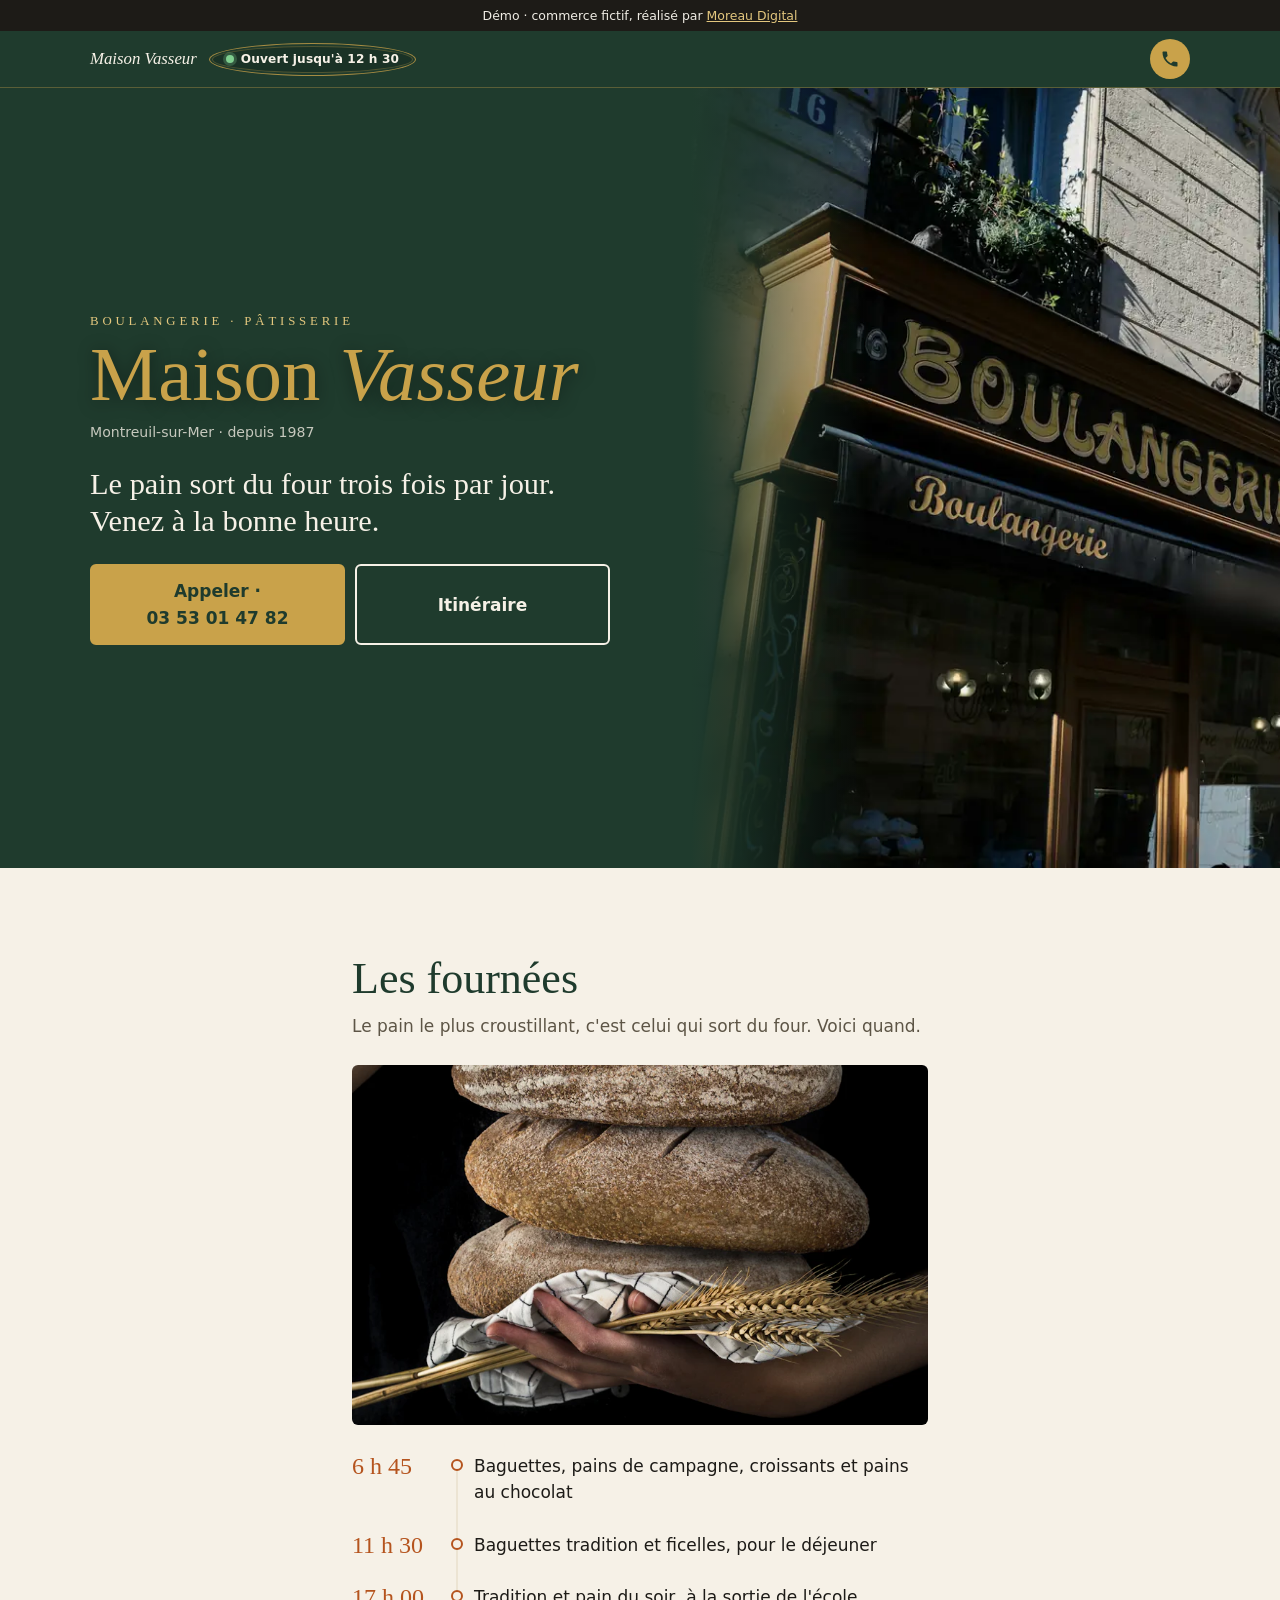
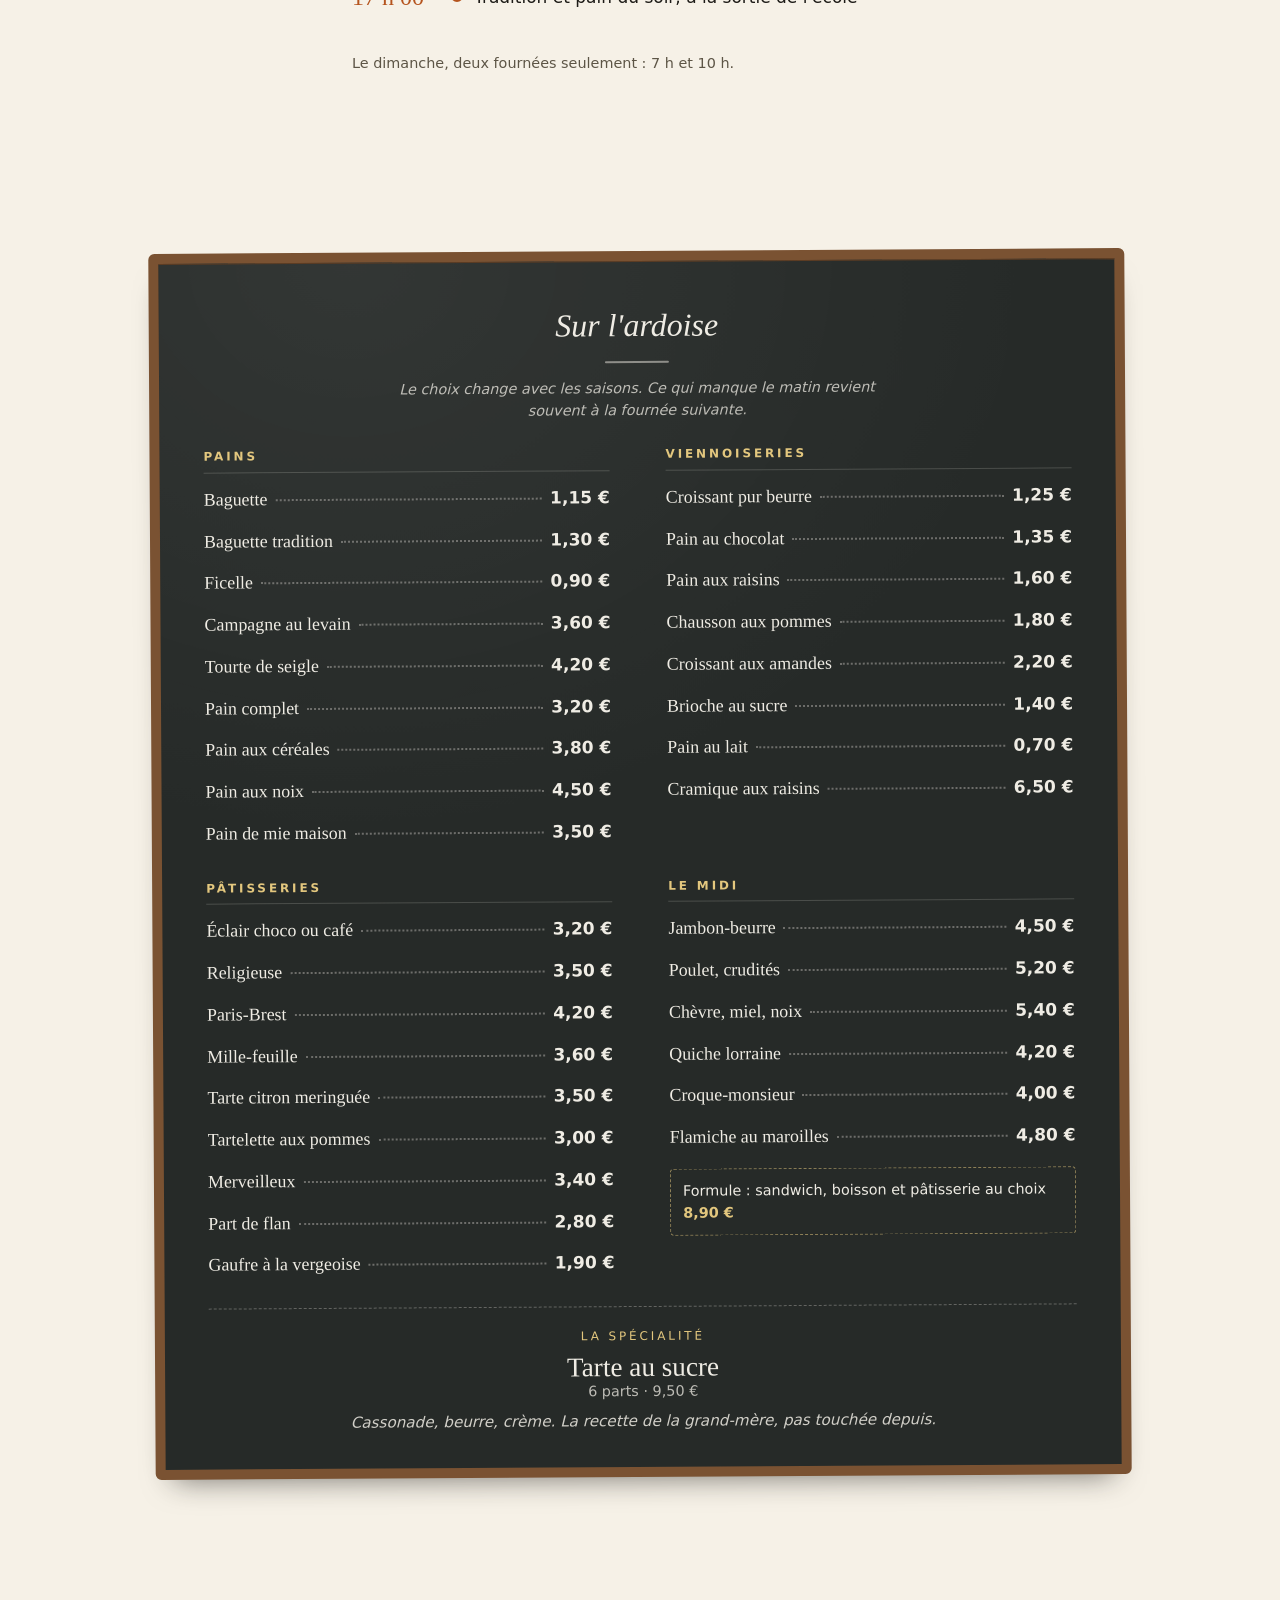
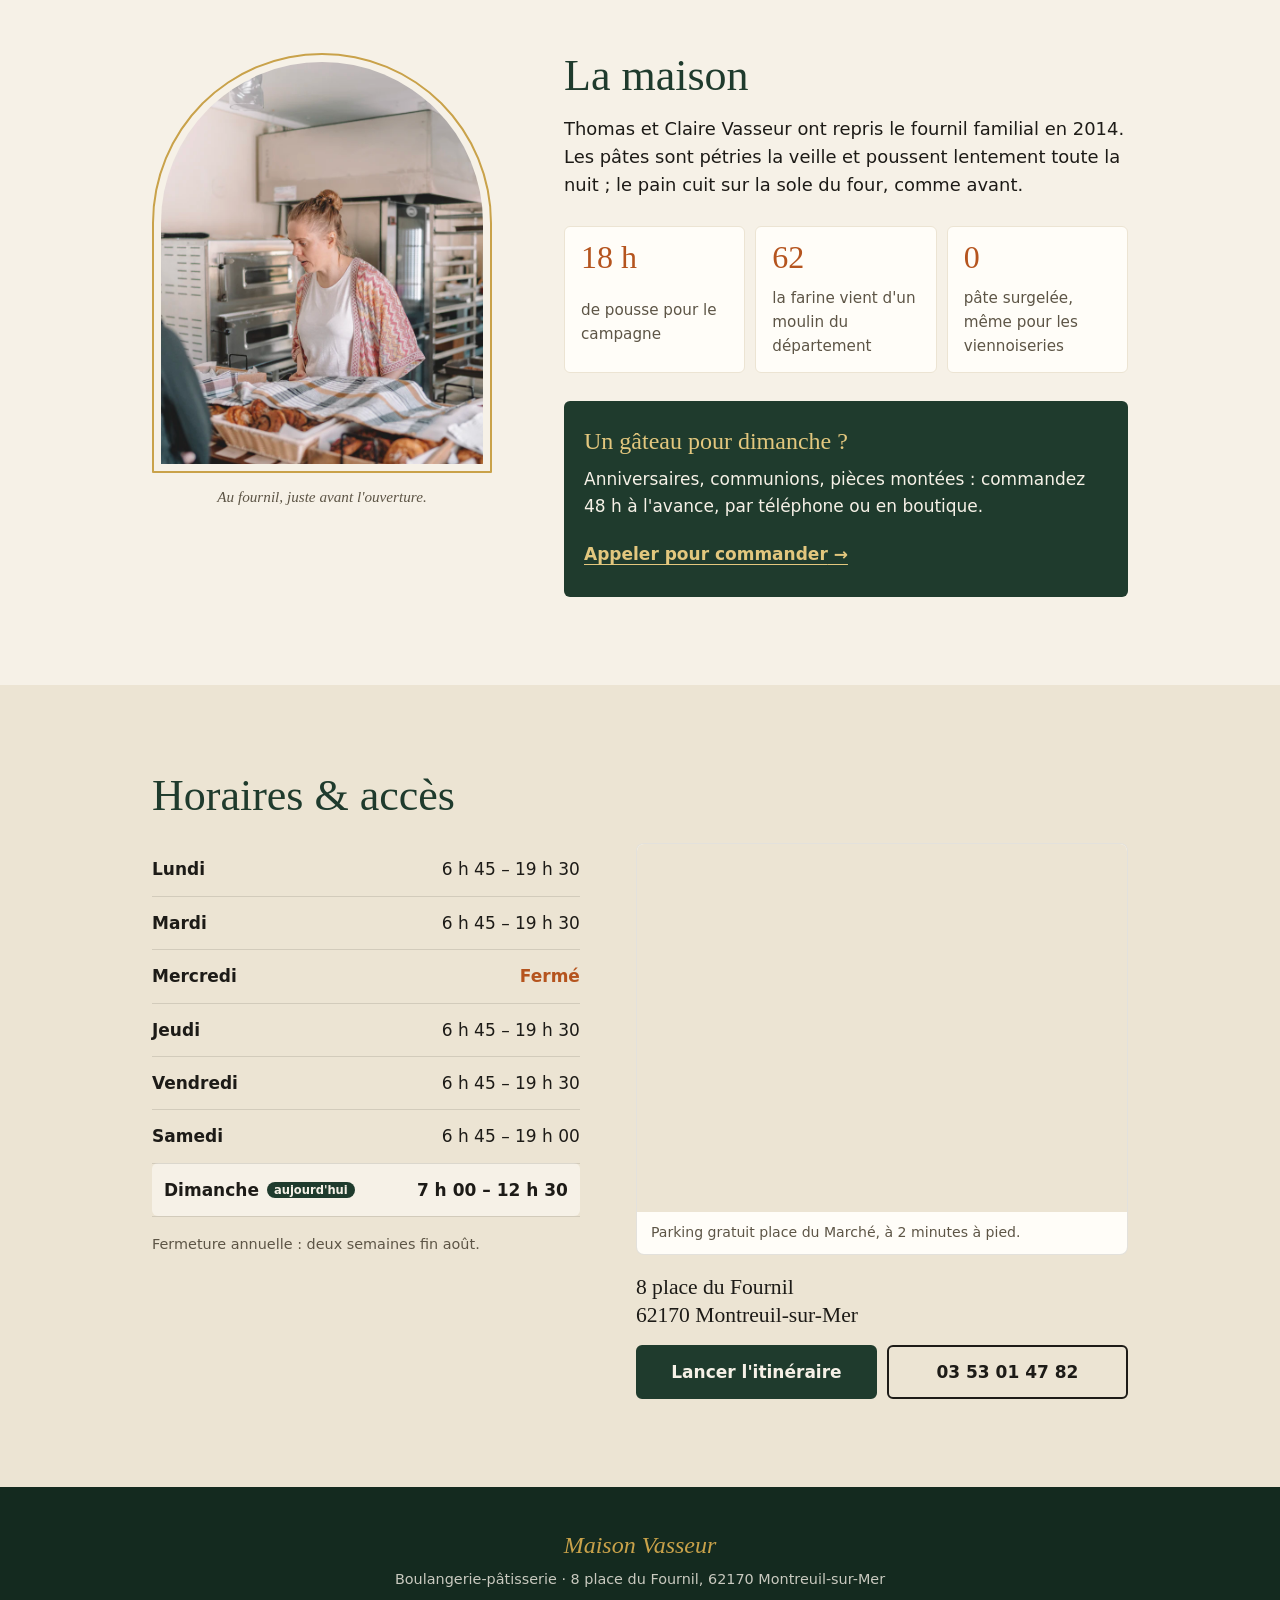
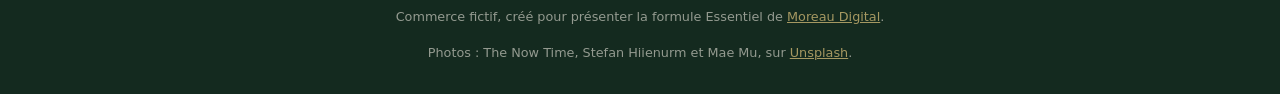
==== index.html @ 120dcf75 "Démo boulangerie Maison Vasseur (formule Essentiel) Co-Authored-By: Claude Opus 5.5 <noreply@anthrop" ====
<!DOCTYPE html>
<html lang="fr">
<head>
  <meta charset="utf-8">
  <meta name="viewport" content="width=device-width, initial-scale=1">
  <title>Maison Vasseur · Boulangerie à Montreuil-sur-Mer</title>
  <meta name="description" content="Boulangerie-pâtisserie à Montreuil-sur-Mer. Pain au levain cuit sur sole, trois fournées par jour. Horaires, adresse et téléphone.">
  <!-- Démo : commerce fictif, à ne pas indexer -->
  <meta name="robots" content="noindex, nofollow">
  <meta name="theme-color" content="#1f3b2d">
  <link rel="stylesheet" href="style.css">
  <script src="app.js" defer></script>

  <script type="application/ld+json">
  {
    "@context": "https://schema.org",
    "@type": "Bakery",
    "name": "Maison Vasseur",
    "description": "Boulangerie-pâtisserie. Pain au levain cuit sur sole, viennoiseries pur beurre, tarte au sucre.",
    "telephone": "+33353014782",
    "priceRange": "€",
    "address": {
      "@type": "PostalAddress",
      "streetAddress": "8 place du Fournil",
      "postalCode": "62170",
      "addressLocality": "Montreuil-sur-Mer",
      "addressCountry": "FR"
    },
    "openingHoursSpecification": [
      { "@type": "OpeningHoursSpecification", "dayOfWeek": ["Monday", "Tuesday", "Thursday", "Friday"], "opens": "06:45", "closes": "19:30" },
      { "@type": "OpeningHoursSpecification", "dayOfWeek": "Saturday", "opens": "06:45", "closes": "19:00" },
      { "@type": "OpeningHoursSpecification", "dayOfWeek": "Sunday", "opens": "07:00", "closes": "12:30" }
    ]
  }
  </script>
</head>
<body>

  <p class="bandeau-demo">Démo · commerce fictif, réalisé par <a href="https://moreaudigital.fr/">Moreau Digital</a></p>

  <!-- Barre du haut : nom, état d'ouverture, appel -->
  <header class="barre">
    <a class="barre__nom" href="#haut">Maison Vasseur</a>
    <p class="etat" data-etat hidden><span class="etat__point" aria-hidden="true"></span><span data-etat-texte></span></p>
    <a class="barre__appel" href="tel:+33353014782" aria-label="Appeler la boulangerie">
      <svg viewBox="0 0 24 24" aria-hidden="true"><path d="M6.6 10.8a15.1 15.1 0 0 0 6.6 6.6l2.2-2.2a1 1 0 0 1 1-.25 11.4 11.4 0 0 0 3.6.57 1 1 0 0 1 1 1V20a1 1 0 0 1-1 1A17 17 0 0 1 3 4a1 1 0 0 1 1-1h3.5a1 1 0 0 1 1 1c0 1.25.2 2.45.57 3.57a1 1 0 0 1-.25 1z"/></svg>
    </a>
  </header>

  <main id="haut">

    <!-- Devanture : la photo de la boutique, le nom -->
    <section class="devanture" aria-labelledby="titre">
      <div class="devanture__photo">
        <img src="photos/devanture-660.webp" srcset="photos/devanture-660.webp 660w, photos/devanture-1320.webp 1320w" sizes="(min-width: 900px) 46vw, 100vw" width="660" height="800" fetchpriority="high" alt="La devanture de la boulangerie, enseigne dorée sur fond noir">
      </div>
      <div class="devanture__texte">
        <p class="devanture__metier">Boulangerie <span aria-hidden="true">·</span> Pâtisserie</p>
        <h1 id="titre" class="devanture__nom">Maison&nbsp;<em>Vasseur</em></h1>
        <p class="devanture__depuis">Montreuil-sur-Mer · depuis 1987</p>
        <p class="devanture__accroche">Le pain sort du four trois fois par jour. Venez à la bonne heure.</p>
        <div class="actions">
          <a class="bouton bouton--plein" href="tel:+33353014782">Appeler · 03&nbsp;53&nbsp;01&nbsp;47&nbsp;82</a>
          <a class="bouton" href="#acces">Itinéraire</a>
        </div>
      </div>
    </section>

    <!-- Les fournées -->
    <section class="section fournees" id="fournees" aria-labelledby="fournees-titre">
      <div class="contenu">
        <h2 id="fournees-titre" class="titre">Les fournées</h2>
        <p class="chapo">Le pain le plus croustillant, c'est celui qui sort du four. Voici quand.</p>
        <figure class="photo-large">
          <img src="photos/pains-800.webp" srcset="photos/pains-800.webp 800w, photos/pains-1400.webp 1400w" sizes="(min-width: 680px) 600px, 100vw" width="800" height="500" loading="lazy" decoding="async" alt="Des mains portent trois miches de campagne farinées, posées sur un torchon">
        </figure>
        <ol class="fournees__liste" data-fournees>
          <li class="fournee" data-min="405">
            <span class="fournee__heure">6&nbsp;h&nbsp;45</span>
            <span class="fournee__quoi">Baguettes, pains de campagne, croissants et pains au chocolat</span>
          </li>
          <li class="fournee" data-min="690">
            <span class="fournee__heure">11&nbsp;h&nbsp;30</span>
            <span class="fournee__quoi">Baguettes tradition et ficelles, pour le déjeuner</span>
          </li>
          <li class="fournee" data-min="1020">
            <span class="fournee__heure">17&nbsp;h&nbsp;00</span>
            <span class="fournee__quoi">Tradition et pain du soir, à la sortie de l'école</span>
          </li>
        </ol>
        <p class="note">Le dimanche, deux fournées seulement&nbsp;: 7&nbsp;h et 10&nbsp;h.</p>
      </div>
    </section>

    <!-- L'ardoise -->
    <section class="section ardoise-section" id="ardoise" aria-labelledby="ardoise-titre">
      <div class="contenu contenu--large">
        <div class="ardoise" data-ardoise>
          <h2 id="ardoise-titre" class="ardoise__titre">Sur l'ardoise</h2>
          <p class="ardoise__chapo">Le choix change avec les saisons. Ce qui manque le matin revient souvent à la fournée suivante.</p>

          <!-- Onglets affichés par app.js sur mobile ; sans JS, toutes les catégories restent visibles -->
          <div class="ardoise__onglets" hidden>
            <button type="button" aria-controls="carte-pains">Pains</button>
            <button type="button" aria-controls="carte-viennoiseries">Viennoiseries</button>
            <button type="button" aria-controls="carte-patisseries">Pâtisseries</button>
            <button type="button" aria-controls="carte-midi">Le midi</button>
          </div>

          <div class="ardoise__grille">
            <div class="categorie" id="carte-pains">
              <h3 class="categorie__titre">Pains</h3>
              <ul class="ardoise__liste">
                <li><span>Baguette</span><b>1,15&nbsp;€</b></li>
                <li><span>Baguette tradition</span><b>1,30&nbsp;€</b></li>
                <li><span>Ficelle</span><b>0,90&nbsp;€</b></li>
                <li><span>Campagne au levain</span><b>3,60&nbsp;€</b></li>
                <li><span>Tourte de seigle</span><b>4,20&nbsp;€</b></li>
                <li><span>Pain complet</span><b>3,20&nbsp;€</b></li>
                <li><span>Pain aux céréales</span><b>3,80&nbsp;€</b></li>
                <li><span>Pain aux noix</span><b>4,50&nbsp;€</b></li>
                <li><span>Pain de mie maison</span><b>3,50&nbsp;€</b></li>
              </ul>
            </div>

            <div class="categorie" id="carte-viennoiseries">
              <h3 class="categorie__titre">Viennoiseries</h3>
              <ul class="ardoise__liste">
                <li><span>Croissant pur beurre</span><b>1,25&nbsp;€</b></li>
                <li><span>Pain au chocolat</span><b>1,35&nbsp;€</b></li>
                <li><span>Pain aux raisins</span><b>1,60&nbsp;€</b></li>
                <li><span>Chausson aux pommes</span><b>1,80&nbsp;€</b></li>
                <li><span>Croissant aux amandes</span><b>2,20&nbsp;€</b></li>
                <li><span>Brioche au sucre</span><b>1,40&nbsp;€</b></li>
                <li><span>Pain au lait</span><b>0,70&nbsp;€</b></li>
                <li><span>Cramique aux raisins</span><b>6,50&nbsp;€</b></li>
              </ul>
            </div>

            <div class="categorie" id="carte-patisseries">
              <h3 class="categorie__titre">Pâtisseries</h3>
              <ul class="ardoise__liste">
                <li><span>Éclair choco ou café</span><b>3,20&nbsp;€</b></li>
                <li><span>Religieuse</span><b>3,50&nbsp;€</b></li>
                <li><span>Paris-Brest</span><b>4,20&nbsp;€</b></li>
                <li><span>Mille-feuille</span><b>3,60&nbsp;€</b></li>
                <li><span>Tarte citron meringuée</span><b>3,50&nbsp;€</b></li>
                <li><span>Tartelette aux pommes</span><b>3,00&nbsp;€</b></li>
                <li><span>Merveilleux</span><b>3,40&nbsp;€</b></li>
                <li><span>Part de flan</span><b>2,80&nbsp;€</b></li>
                <li><span>Gaufre à la vergeoise</span><b>1,90&nbsp;€</b></li>
              </ul>
            </div>

            <div class="categorie" id="carte-midi">
              <h3 class="categorie__titre">Le midi</h3>
              <ul class="ardoise__liste">
                <li><span>Jambon-beurre</span><b>4,50&nbsp;€</b></li>
                <li><span>Poulet, crudités</span><b>5,20&nbsp;€</b></li>
                <li><span>Chèvre, miel, noix</span><b>5,40&nbsp;€</b></li>
                <li><span>Quiche lorraine</span><b>4,20&nbsp;€</b></li>
                <li><span>Croque-monsieur</span><b>4,00&nbsp;€</b></li>
                <li><span>Flamiche au maroilles</span><b>4,80&nbsp;€</b></li>
              </ul>
              <p class="categorie__formule">Formule&nbsp;: sandwich, boisson et pâtisserie au choix <b>8,90&nbsp;€</b></p>
            </div>
          </div>
          <div class="ardoise__specialite">
            <p class="ardoise__surtitre">La spécialité</p>
            <p class="ardoise__plat">Tarte au sucre <span>6 parts · 9,50&nbsp;€</span></p>
            <p class="ardoise__mot">Cassonade, beurre, crème. La recette de la grand-mère, pas touchée depuis.</p>
          </div>
        </div>
      </div>
    </section>

    <!-- La maison -->
    <section class="section maison" id="maison" aria-labelledby="maison-titre">
      <div class="contenu contenu--large maison__grille">
        <!-- Photo en fenêtre cintrée, comme une vitrine -->
        <figure class="fenetre">
          <div class="fenetre__cadre">
            <img src="photos/boulangere-720.webp" srcset="photos/boulangere-720.webp 720w, photos/boulangere-1080.webp 1080w" sizes="(min-width: 900px) 400px, (min-width: 560px) 420px, 88vw" width="720" height="900" loading="lazy" decoding="async" alt="Une boulangère prépare les paniers de viennoiseries devant les fours">
          </div>
          <figcaption class="fenetre__legende">Au fournil, juste avant l'ouverture.</figcaption>
        </figure>
        <div class="maison__corps">
        <h2 id="maison-titre" class="titre">La maison</h2>
        <p class="maison__texte">Thomas et Claire Vasseur ont repris le fournil familial en 2014. Les pâtes sont pétries la veille et poussent lentement toute la nuit&nbsp;; le pain cuit sur la sole du four, comme avant.</p>
        <ul class="faits">
          <li><b>18&nbsp;h</b><span>de pousse pour le campagne</span></li>
          <li><b>62</b><span>la farine vient d'un moulin du département</span></li>
          <li><b>0</b><span>pâte surgelée, même pour les viennoiseries</span></li>
        </ul>
        <div class="commande">
          <p class="commande__titre">Un gâteau pour dimanche&nbsp;?</p>
          <p>Anniversaires, communions, pièces montées&nbsp;: commandez 48&nbsp;h à l'avance, par téléphone ou en boutique.</p>
          <a class="lien-fleche" href="tel:+33353014782">Appeler pour commander</a>
        </div>
        </div>
      </div>
    </section>

    <!-- Horaires et accès -->
    <section class="section infos" id="acces" aria-labelledby="infos-titre">
      <div class="contenu contenu--large">
        <h2 id="infos-titre" class="titre">Horaires &amp; accès</h2>

        <div class="infos__grille">
          <div class="horaires">
            <table class="horaires__table">
              <caption class="visuellement-cache">Horaires d'ouverture</caption>
              <tbody>
                <tr data-jour="1"><th scope="row">Lundi</th><td>6&nbsp;h&nbsp;45 – 19&nbsp;h&nbsp;30</td></tr>
                <tr data-jour="2"><th scope="row">Mardi</th><td>6&nbsp;h&nbsp;45 – 19&nbsp;h&nbsp;30</td></tr>
                <tr data-jour="3" class="ferme"><th scope="row">Mercredi</th><td>Fermé</td></tr>
                <tr data-jour="4"><th scope="row">Jeudi</th><td>6&nbsp;h&nbsp;45 – 19&nbsp;h&nbsp;30</td></tr>
                <tr data-jour="5"><th scope="row">Vendredi</th><td>6&nbsp;h&nbsp;45 – 19&nbsp;h&nbsp;30</td></tr>
                <tr data-jour="6"><th scope="row">Samedi</th><td>6&nbsp;h&nbsp;45 – 19&nbsp;h&nbsp;00</td></tr>
                <tr data-jour="0"><th scope="row">Dimanche</th><td>7&nbsp;h&nbsp;00 – 12&nbsp;h&nbsp;30</td></tr>
              </tbody>
            </table>
            <p class="note">Fermeture annuelle&nbsp;: deux semaines fin août.</p>
          </div>

          <div class="acces">
            <figure class="plan">
              <iframe class="plan__carte" src="https://www.google.com/maps?q=Montreuil-sur-Mer%2062170&amp;z=16&amp;output=embed" title="Plan Google Maps : Maison Vasseur à Montreuil-sur-Mer" loading="lazy" referrerpolicy="no-referrer-when-downgrade" allowfullscreen></iframe>
              <figcaption class="plan__legende">Parking gratuit place du Marché, à 2&nbsp;minutes à pied.</figcaption>
            </figure>

            <address class="adresse">
              8 place du Fournil<br>
              62170 Montreuil-sur-Mer
            </address>
            <div class="actions actions--serre">
              <a class="bouton bouton--plein" href="https://www.google.com/maps/dir/?api=1&amp;destination=Montreuil-sur-Mer%2062170" target="_blank" rel="noopener">Lancer l'itinéraire</a>
              <a class="bouton" href="tel:+33353014782">03&nbsp;53&nbsp;01&nbsp;47&nbsp;82</a>
            </div>
          </div>
        </div>
      </div>
    </section>

  </main>

  <footer class="pied">
    <p class="pied__nom">Maison Vasseur</p>
    <p>Boulangerie-pâtisserie · 8 place du Fournil, 62170 Montreuil-sur-Mer</p>
    <p class="pied__petit">Commerce fictif, créé pour présenter la formule Essentiel de <a href="https://moreaudigital.fr/#offres">Moreau Digital</a>.</p>
    <p class="pied__petit">Photos&nbsp;: The Now Time, Stefan Hiienurm et Mae Mu, sur <a href="https://unsplash.com/fr/licence" rel="noopener">Unsplash</a>.</p>
  </footer>

  <!-- Barre d'action fixe, sur mobile -->
  <nav class="dock" aria-label="Actions rapides">
    <a class="dock__lien" href="tel:+33353014782">
      <svg viewBox="0 0 24 24" aria-hidden="true"><path d="M6.6 10.8a15.1 15.1 0 0 0 6.6 6.6l2.2-2.2a1 1 0 0 1 1-.25 11.4 11.4 0 0 0 3.6.57 1 1 0 0 1 1 1V20a1 1 0 0 1-1 1A17 17 0 0 1 3 4a1 1 0 0 1 1-1h3.5a1 1 0 0 1 1 1c0 1.25.2 2.45.57 3.57a1 1 0 0 1-.25 1z"/></svg>
      Appeler
    </a>
    <a class="dock__lien" href="#acces">
      <svg viewBox="0 0 24 24" aria-hidden="true"><path d="M12 2a7 7 0 0 0-7 7c0 5.2 7 13 7 13s7-7.8 7-13a7 7 0 0 0-7-7zm0 9.5A2.5 2.5 0 1 1 12 6.5a2.5 2.5 0 0 1 0 5z"/></svg>
      Venir
    </a>
    <a class="dock__lien" href="#acces">
      <svg viewBox="0 0 24 24" aria-hidden="true"><path d="M12 2a10 10 0 1 0 0 20 10 10 0 0 0 0-20zm1 10.4 3.5 2.1-.8 1.3L11 13V7h2z"/></svg>
      Horaires
    </a>
  </nav>

</body>
</html>
---- style.css ----
/* ==========================================================================
   Maison Vasseur — démo boulangerie (formule Essentiel)
   Mobile d'abord. Couleurs : façade vert bouteille, dorure, farine, croûte.
   ========================================================================== */

:root {
  --facade: #1f3b2d;
  --facade-fonce: #142a1f;
  --or: #c9a24a;
  --or-clair: #e3c77e;
  --farine: #f6f1e7;
  --farine-fonce: #ece4d3;
  --croute: #b5541e;
  --encre: #1d1b17;
  --encre-douce: #5d5546;
  --ardoise: #262a28;
  --craie: #efece4;
  --bois: #7a5232;

  --serif: "Iowan Old Style", "Palatino Linotype", Palatino, "Book Antiqua", Georgia, "Noto Serif", serif;
  --sans: system-ui, -apple-system, "Segoe UI", Roboto, sans-serif;

  --gouttiere: 20px;
  --dock: 64px;
  color-scheme: light;
}

*, *::before, *::after { box-sizing: border-box; }

html { scroll-behavior: smooth; scroll-padding-top: 64px; -webkit-text-size-adjust: 100%; }
@media (prefers-reduced-motion: reduce) { html { scroll-behavior: auto; } }

body {
  margin: 0;
  padding-bottom: calc(var(--dock) + env(safe-area-inset-bottom));
  font-family: var(--sans);
  font-size: 1.0625rem;
  line-height: 1.55;
  color: var(--encre);
  background: var(--farine);
}

h1, h2, h3, p, ul, ol, figure { margin: 0; }
ul, ol { padding: 0; list-style: none; }
a { color: inherit; }
img, svg { display: block; max-width: 100%; }

.visuellement-cache {
  position: absolute; width: 1px; height: 1px; overflow: hidden;
  clip: rect(0 0 0 0); white-space: nowrap;
}

:focus-visible { outline: 3px solid var(--croute); outline-offset: 3px; border-radius: 4px; }

/* Bandeau démo ----------------------------------------------------------- */
.bandeau-demo {
  padding: 6px var(--gouttiere);
  font-size: .78rem;
  text-align: center;
  color: var(--craie);
  background: var(--encre);
}
.bandeau-demo a { color: var(--or-clair); }

/* Barre du haut ---------------------------------------------------------- */
.barre {
  position: sticky; top: 0; z-index: 20;
  display: flex; align-items: center; gap: 12px;
  min-height: 56px;
  padding: 8px var(--gouttiere);
  color: var(--farine);
  background: var(--facade);
  border-bottom: 1px solid rgba(201, 162, 74, .35);
}
.barre__nom {
  font-family: var(--serif);
  font-size: 1.05rem;
  font-style: italic;
  text-decoration: none;
  white-space: nowrap;
}
.barre__appel {
  display: grid; place-items: center;
  width: 40px; height: 40px; margin-left: auto;
  border-radius: 50%;
  color: var(--facade);
  background: var(--or);
}
.barre__appel svg { width: 20px; height: 20px; fill: currentColor; }

/* État ouvert / fermé (rempli par app.js) */
/* Ovale de bâtard, filet doré double comme l'enseigne */
.etat {
  display: inline-flex; align-items: center; gap: 7px;
  min-width: 0;
  padding: 6px 16px;
  font-size: .76rem;
  font-weight: 600;
  letter-spacing: .01em;
  color: var(--farine);
  border: 1px solid rgba(201, 162, 74, .8);
  border-radius: 50%;
  background: rgba(0, 0, 0, .14);
  box-shadow: inset 0 0 0 2px var(--facade), inset 0 0 0 3px rgba(201, 162, 74, .3);
  white-space: nowrap; overflow: hidden; text-overflow: ellipsis;
}
.etat__point {
  flex: none;
  width: 8px; height: 8px;
  border-radius: 50%;
  background: #7fcf8f;
  box-shadow: 0 0 0 3px rgba(127, 207, 143, .25);
}
.etat--ferme .etat__point { background: #e08a6a; box-shadow: 0 0 0 3px rgba(224, 138, 106, .25); }
.etat--bientot .etat__point { background: var(--or-clair); box-shadow: 0 0 0 3px rgba(227, 199, 126, .3); }

/* Devanture -------------------------------------------------------------- */
.devanture { background: var(--facade); color: var(--farine); }

.devanture { position: relative; }

/* La photo se fond dans le vert de la façade, vers le bas */
.devanture__photo { position: relative; }
.devanture__photo img {
  width: 100%;
  height: 56svh;
  min-height: 360px;
  max-height: 560px;
  object-fit: cover;
  object-position: 85% 35%;
}
.devanture__photo::after {
  content: "";
  position: absolute; inset: 0;
  background: linear-gradient(to bottom, transparent 48%, var(--facade) 97%);
}

.devanture__texte {
  position: relative;
  margin-top: -132px;
  padding: 0 var(--gouttiere) 40px;
}
.devanture__metier {
  font-family: var(--serif);
  font-size: .8rem;
  letter-spacing: .3em;
  text-transform: uppercase;
  color: var(--or-clair);
}
.devanture__nom {
  margin: 8px 0 10px;
  font-family: var(--serif);
  font-size: clamp(2.4rem, 11vw, 4rem);
  font-weight: 400;
  line-height: .95;
  color: var(--or);
  text-shadow: 0 2px 18px rgba(0, 0, 0, .45);
}
.devanture__nom em { white-space: nowrap; }
.devanture__depuis { font-size: .88rem; color: rgba(246, 241, 231, .78); }
.devanture__accroche {
  margin-top: 22px;
  font-family: var(--serif);
  font-size: clamp(1.35rem, 5.6vw, 1.9rem);
  line-height: 1.22;
}

/* Fenêtre cintrée : la photo de la boulangère (section La maison) */
.fenetre { max-width: 340px; margin: 0 auto 36px; }
.fenetre__cadre {
  padding: 7px;
  border: 2px solid var(--or);
  border-radius: 999px 999px 6px 6px;
}
.fenetre__cadre img {
  width: 100%;
  height: auto;
  aspect-ratio: 4 / 5;
  object-fit: cover;
  border-radius: 999px 999px 2px 2px;
}
.fenetre__legende {
  margin-top: 12px;
  font-family: var(--serif);
  font-size: .95rem;
  font-style: italic;
  text-align: center;
  color: var(--encre-douce);
}

/* Photos dans les sections */
.photo-large { margin: 26px calc(-1 * var(--gouttiere)) 0; }
.photo-large img { width: 100%; height: auto; aspect-ratio: 8 / 5; object-fit: cover; }


/* Boutons ---------------------------------------------------------------- */
.actions { display: grid; gap: 10px; margin-top: 24px; }
.bouton {
  display: flex; align-items: center; justify-content: center;
  min-height: 52px;
  padding: 12px 20px;
  font-weight: 700;
  text-align: center;
  text-decoration: none;
  border: 2px solid currentColor;
  border-radius: 6px;
  transition: transform .15s;
}
.bouton:active { transform: translateY(1px); }
.bouton--plein { color: var(--facade); background: var(--or); border-color: var(--or); }
.infos .bouton--plein { color: var(--farine); background: var(--facade); border-color: var(--facade); }

/* Sections --------------------------------------------------------------- */
.section { padding: 56px 0; }
.contenu { max-width: 640px; margin: 0 auto; padding: 0 var(--gouttiere); }
.titre {
  font-family: var(--serif);
  font-size: clamp(2rem, 9vw, 2.75rem);
  font-weight: 400;
  line-height: 1.05;
  color: var(--facade);
}
.chapo { margin-top: 10px; color: var(--encre-douce); }
.note { margin-top: 16px; font-size: .9rem; color: var(--encre-douce); }

/* Fournées : une frise verticale */
.fournees__liste { margin-top: 28px; counter-reset: f; }
.fournee {
  position: relative;
  display: grid;
  grid-template-columns: 92px 1fr;
  gap: 2px 16px;
  padding: 0 0 26px;
}
.fournee::before {               /* trait de la frise */
  content: "";
  position: absolute; left: 104px; top: 10px; bottom: -6px;
  width: 2px;
  background: var(--farine-fonce);
}
.fournee:last-child::before { display: none; }
.fournee::after {                /* pastille */
  content: "";
  position: absolute; left: 99px; top: 6px;
  width: 12px; height: 12px;
  border-radius: 50%;
  background: var(--farine);
  border: 2px solid var(--croute);
}
.fournee__heure {
  font-family: var(--serif);
  font-size: 1.5rem;
  line-height: 1.1;
  color: var(--croute);
  font-variant-numeric: lining-nums tabular-nums;
}
.fournee__quoi { padding-left: 14px; }
.fournee__badge {
  grid-column: 2;
  justify-self: start;
  margin: 6px 0 0 14px;
  padding: 2px 9px;
  font-size: .78rem;
  font-weight: 700;
  color: var(--farine);
  background: var(--croute);
  border-radius: 99px;
}
.fournee--passee .fournee__heure,
.fournee--passee .fournee__quoi { opacity: .45; }
.fournee--passee::after { background: var(--farine-fonce); border-color: var(--farine-fonce); }
.fournee--prochaine::after { background: var(--croute); box-shadow: 0 0 0 5px rgba(181, 84, 30, .18); }

/* Ardoise ---------------------------------------------------------------- */
.ardoise-section { padding-top: 8px; }
.ardoise {
  position: relative;
  padding: 30px 22px 26px;
  color: var(--craie);
  background:
    radial-gradient(120% 80% at 20% 0%, rgba(255, 255, 255, .06), transparent 60%),
    var(--ardoise);
  border: 10px solid var(--bois);
  border-radius: 6px;
  box-shadow: 0 1px 0 #5c3c23 inset, 0 18px 30px -18px rgba(29, 27, 23, .6);
  transform: rotate(-.6deg);
}
.ardoise__titre {
  font-family: var(--serif);
  font-size: 2rem;
  font-style: italic;
  font-weight: 400;
  text-align: center;
}
.ardoise__titre::after {
  content: "";
  display: block;
  width: 64px; height: 2px;
  margin: 10px auto 0;
  background: rgba(239, 236, 228, .5);
  border-radius: 2px;
}
.ardoise__chapo {
  max-width: 34em;
  margin: 14px auto 0;
  font-size: .9rem;
  font-style: italic;
  text-align: center;
  opacity: .75;
}

/* Onglets (mobile, ajoutés par app.js) */
.ardoise__onglets {
  display: flex;
  flex-wrap: wrap;
  justify-content: center;
  gap: 6px;
  margin-top: 20px;
}
.ardoise__onglets[hidden] { display: none; }
.ardoise__onglets button {
  flex: none;
  min-height: 40px;
  padding: 6px 14px;
  font: inherit;
  font-size: .88rem;
  font-weight: 600;
  color: var(--craie);
  background: transparent;
  border: 1.5px solid rgba(239, 236, 228, .4);
  border-radius: 99px;
  cursor: pointer;
}
.ardoise__onglets button[aria-pressed="true"] {
  color: var(--ardoise);
  background: var(--craie);
  border-color: var(--craie);
}

.categorie { margin-top: 24px; }
.categorie__titre {
  padding-bottom: 6px;
  font-size: .75rem;
  font-weight: 700;
  letter-spacing: .24em;
  text-transform: uppercase;
  color: var(--or-clair);
  border-bottom: 1px solid rgba(239, 236, 228, .18);
}
.categorie__formule {
  margin-top: 10px;
  padding: 10px 12px;
  font-size: .9rem;
  border: 1.5px dashed rgba(227, 199, 126, .55);
  border-radius: 4px;
}
.categorie__formule b { white-space: nowrap; color: var(--or-clair); }

.ardoise--onglets .categorie { display: none; }
.ardoise--onglets .categorie.est-active { display: block; }
.ardoise--onglets .categorie__titre { display: none; }

.ardoise__liste { margin-top: 6px; }
.ardoise__liste li {
  display: flex; align-items: baseline; gap: 8px;
  padding: 7px 0;
}
.ardoise__liste li::after { display: none; }
.ardoise__liste span {
  display: flex; align-items: baseline; gap: 8px; flex: 1;
  font-family: var(--serif);
  font-size: 1.12rem;
}
.ardoise__liste span::after {   /* points de conduite */
  content: "";
  flex: 1;
  min-width: 16px;
  border-bottom: 2px dotted rgba(239, 236, 228, .35);
  transform: translateY(-4px);
}
.ardoise__liste b {
  font-weight: 700;
  font-variant-numeric: tabular-nums;
  white-space: nowrap;
}
.ardoise__specialite {
  margin-top: 22px;
  padding-top: 20px;
  border-top: 1px dashed rgba(239, 236, 228, .3);
  text-align: center;
}
.ardoise__surtitre {
  font-size: .75rem;
  letter-spacing: .24em;
  text-transform: uppercase;
  color: var(--or-clair);
}
.ardoise__plat {
  margin-top: 6px;
  font-family: var(--serif);
  font-size: 1.7rem;
  line-height: 1.15;
}
.ardoise__plat span { display: block; font-family: var(--sans); font-size: .9rem; opacity: .75; }
.ardoise__mot { margin-top: 10px; font-size: .95rem; font-style: italic; opacity: .85; }

/* La maison -------------------------------------------------------------- */
.maison__texte { margin-top: 16px; font-size: 1.12rem; }
.faits { display: grid; gap: 10px; margin-top: 28px; }
.faits li {
  display: grid;
  grid-template-columns: 76px 1fr;
  align-items: center;
  gap: 14px;
  padding: 14px 16px;
  background: #fffdf8;
  border: 1px solid var(--farine-fonce);
  border-radius: 6px;
}
.faits b {
  font-family: var(--serif);
  font-size: 2rem;
  font-weight: 400;
  line-height: 1;
  color: var(--croute);
}
.faits span { font-size: .95rem; color: var(--encre-douce); }

.commande {
  margin-top: 28px;
  padding: 22px 20px;
  color: var(--farine);
  background: var(--facade);
  border-radius: 6px;
}
.commande__titre { font-family: var(--serif); font-size: 1.5rem; color: var(--or-clair); margin-bottom: 6px; }
.lien-fleche {
  display: inline-block;
  margin-top: 14px;
  padding: 8px 0;
  font-weight: 700;
  color: var(--or-clair);
  text-underline-offset: 4px;
}
.lien-fleche::after { content: " →"; }

/* Horaires & accès ------------------------------------------------------- */
.infos { background: var(--farine-fonce); }
.infos__grille { display: grid; gap: 32px; margin-top: 24px; }

.horaires__table { width: 100%; border-collapse: collapse; font-variant-numeric: tabular-nums; }
.horaires__table th,
.horaires__table td {
  padding: 13px 0;
  text-align: left;
  border-bottom: 1px solid rgba(29, 27, 23, .12);
}
.horaires__table th { font-weight: 600; }
.horaires__table td { text-align: right; }
.horaires__table .ferme td { color: var(--croute); font-weight: 600; }
.horaires__table .aujourdhui th,
.horaires__table .aujourdhui td {
  background: var(--farine);
  font-weight: 700;
}
.horaires__table .aujourdhui th { padding-left: 12px; border-radius: 6px 0 0 6px; }
.horaires__table .aujourdhui td { padding-right: 12px; border-radius: 0 6px 6px 0; }
.horaires__table .aujourdhui th::after {
  content: "aujourd'hui";
  margin-left: 8px;
  padding: 1px 7px;
  font-size: .72rem;
  font-weight: 700;
  color: var(--farine);
  background: var(--facade);
  border-radius: 99px;
  vertical-align: 2px;
}

.plan { overflow: hidden; border-radius: 8px; border: 1px solid rgba(29, 27, 23, .12); background: #fffdf8; }
.plan__carte {
  display: block;
  width: 100%;
  aspect-ratio: 4 / 3;
  border: 0;
  background: var(--farine-fonce);
}
.plan__legende { padding: 10px 14px; font-size: .88rem; color: var(--encre-douce); }
.adresse {
  margin-top: 18px;
  font-family: var(--serif);
  font-size: 1.35rem;
  font-style: normal;
  line-height: 1.3;
}
.actions--serre { margin-top: 16px; }

/* Pied ------------------------------------------------------------------- */
.pied {
  padding: 40px var(--gouttiere) 32px;
  text-align: center;
  font-size: .9rem;
  color: rgba(246, 241, 231, .8);
  background: var(--facade-fonce);
}
.pied__nom { font-family: var(--serif); font-size: 1.5rem; font-style: italic; color: var(--or); margin-bottom: 4px; }
.pied__petit { margin-top: 16px; font-size: .8rem; opacity: .7; }
.pied a { color: var(--or-clair); }

/* Dock mobile ------------------------------------------------------------ */
.dock {
  position: fixed; inset: auto 0 0; z-index: 30;
  display: grid; grid-template-columns: repeat(3, 1fr);
  height: calc(var(--dock) + env(safe-area-inset-bottom));
  padding-bottom: env(safe-area-inset-bottom);
  background: var(--facade);
  border-top: 1px solid rgba(201, 162, 74, .35);
}
.dock__lien {
  display: flex; flex-direction: column; align-items: center; justify-content: center; gap: 3px;
  font-size: .78rem;
  font-weight: 600;
  color: var(--farine);
  text-decoration: none;
}
.dock__lien:first-child { color: var(--facade); background: var(--or); }
.dock__lien svg { width: 22px; height: 22px; fill: currentColor; }

/* Écrans plus larges ----------------------------------------------------- */
@media (min-width: 560px) {
  .actions { grid-template-columns: 1fr 1fr; }
  .devanture__texte { max-width: 640px; margin-inline: auto; }
  .photo-large { margin-inline: 0; }
  .photo-large img { border-radius: 6px; }
}

/* Assez de place : toute la carte d'un coup, sur deux colonnes */
@media (min-width: 720px) {
  .ardoise { padding: 40px 44px 34px; transform: rotate(-.35deg); }
  .ardoise__onglets:not([hidden]) { display: none; }
  .ardoise--onglets .categorie { display: block; }
  .ardoise--onglets .categorie__titre { display: block; }
  .ardoise__grille { display: grid; grid-template-columns: 1fr 1fr; gap: 0 56px; }
}

@media (min-width: 900px) {
  :root { --gouttiere: 32px; }
  body { padding-bottom: 0; }
  .dock { display: none; }
  .barre { padding-inline: max(var(--gouttiere), calc((100% - 1100px) / 2)); }
  /* Texte à gauche sur le vert, photo à droite qui s'y fond */
  .devanture {
    display: grid;
    grid-template-columns: 1fr 46vw;
    min-height: min(88vh, 780px);
  }
  .devanture__photo { grid-area: 1 / 2; }
  .devanture__photo img { height: 100%; min-height: 0; max-height: none; object-position: 40% 35%; }
  .devanture__photo::after {
    background: linear-gradient(to right, var(--facade), transparent 30%);
  }
  .devanture__texte {
    grid-area: 1 / 1;
    align-self: center;
    max-width: none;
    margin: 0;
    padding: 72px 56px 72px max(var(--gouttiere), calc((100vw - 1100px) / 2));
  }
  .devanture__nom { font-size: clamp(3.6rem, 6vw, 5.2rem); }
  .devanture__accroche { max-width: 16em; }
  .devanture .actions { max-width: 520px; }
  .maison__grille {
    display: grid;
    grid-template-columns: 340px 1fr;
    gap: 72px;
    align-items: start;
  }
  .fenetre { margin: 0; }
  .section { padding: 88px 0; }
  .contenu--large { max-width: 1040px; }
  .infos__grille { grid-template-columns: 1fr 1.15fr; gap: 56px; align-items: start; }
  .faits { grid-template-columns: repeat(3, 1fr); }
  .faits li { grid-template-columns: 1fr; align-items: start; }
}
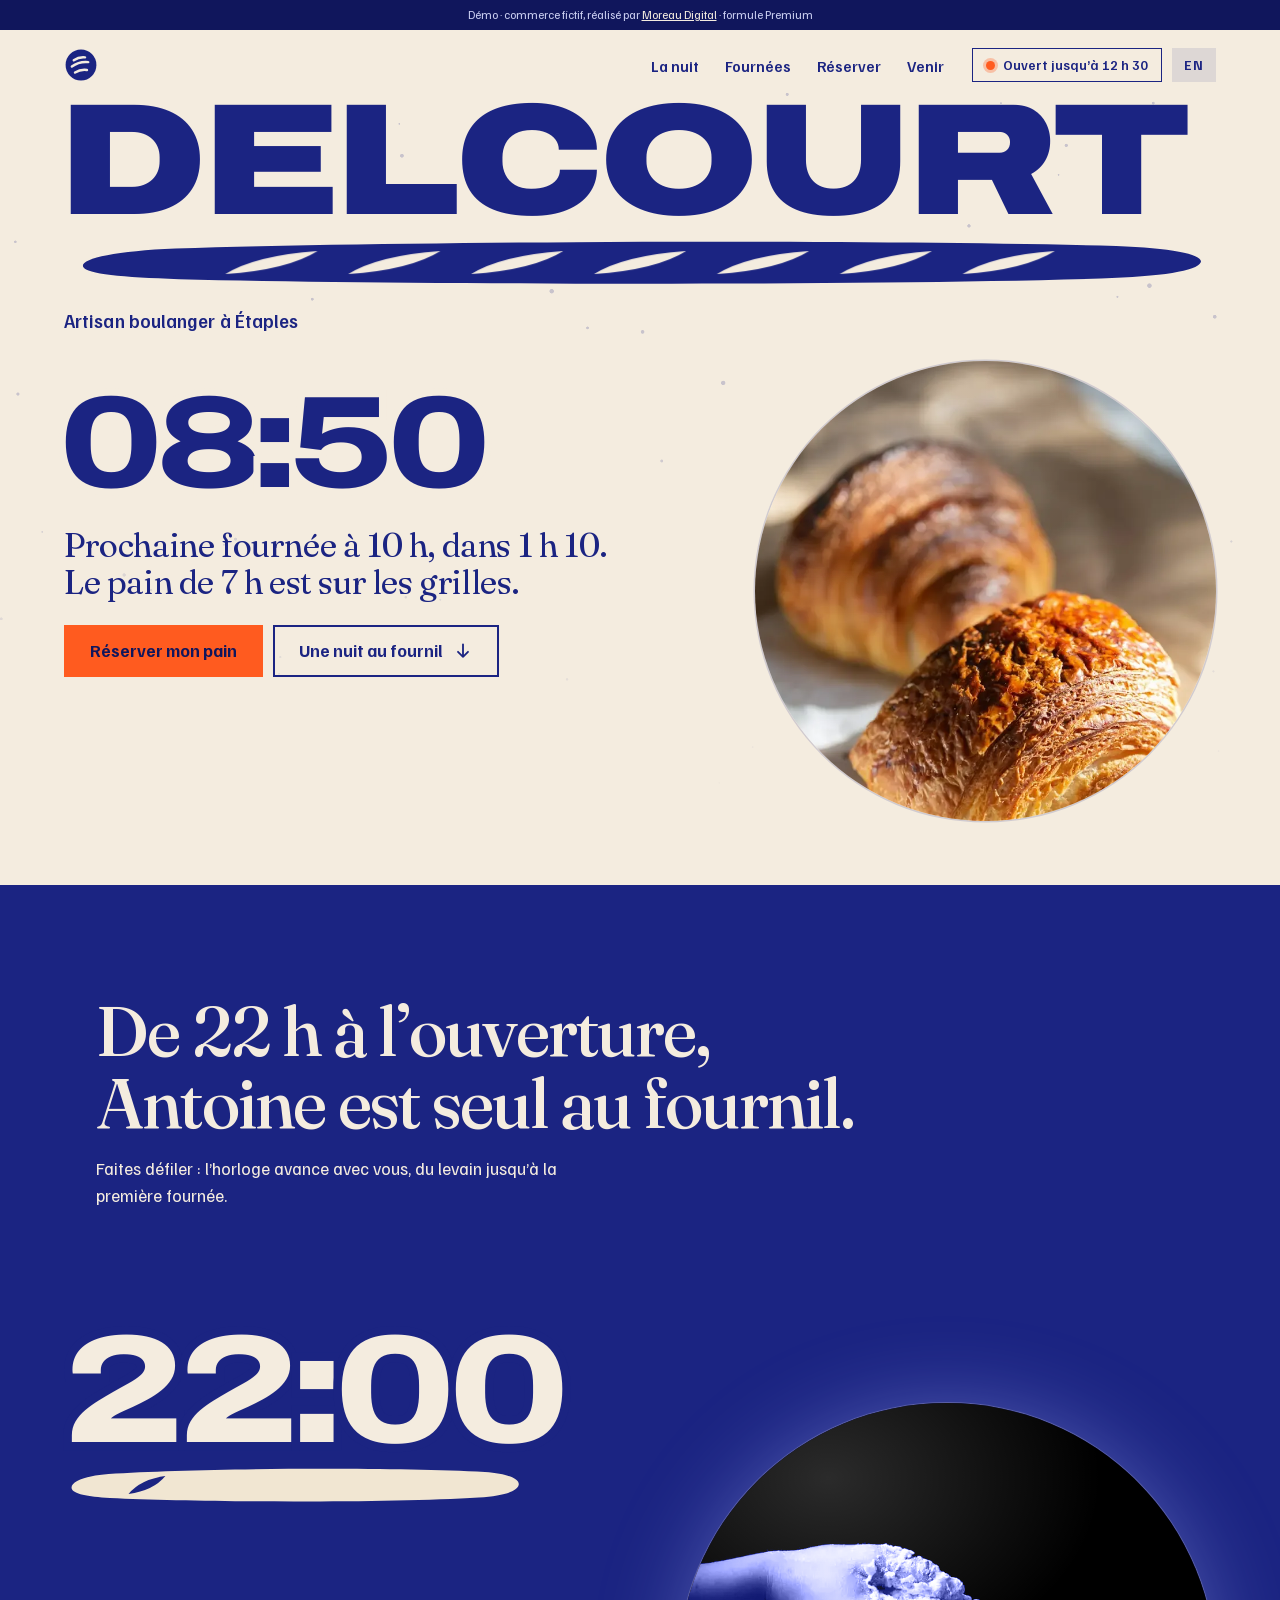
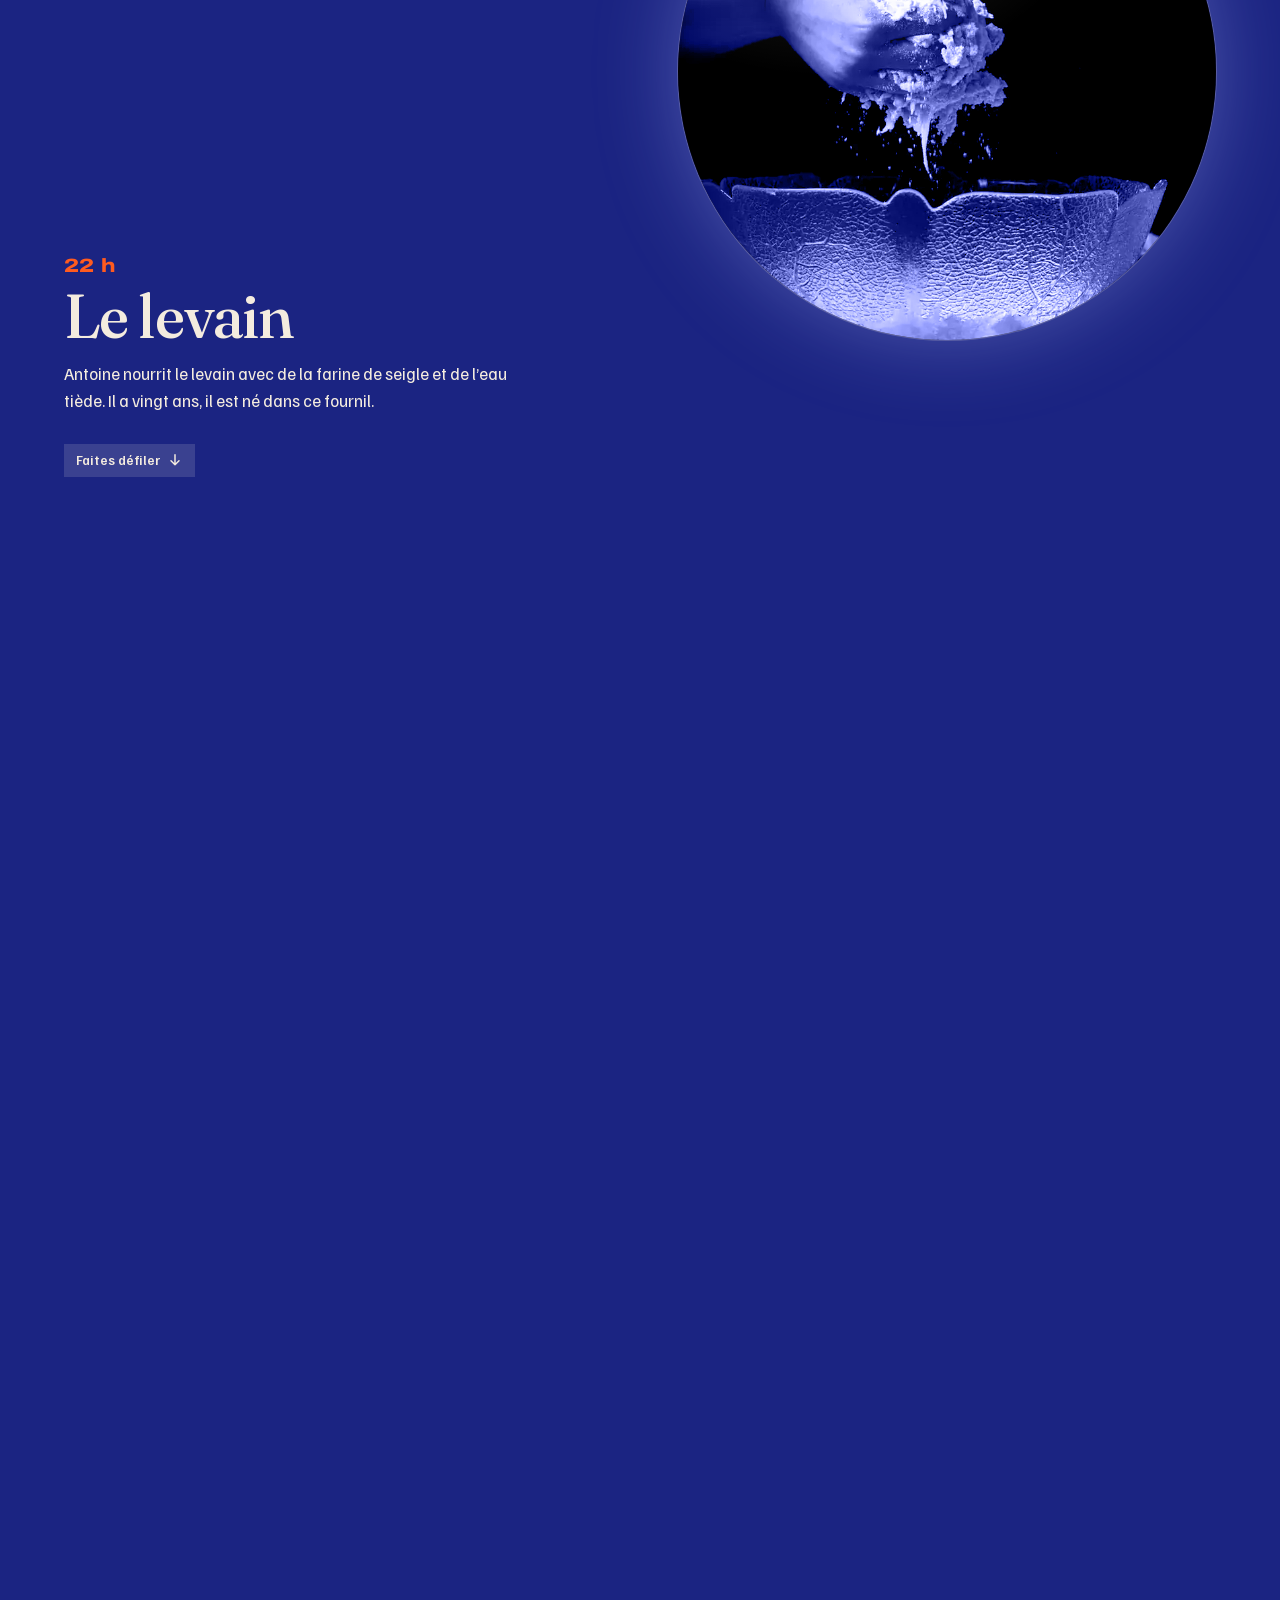
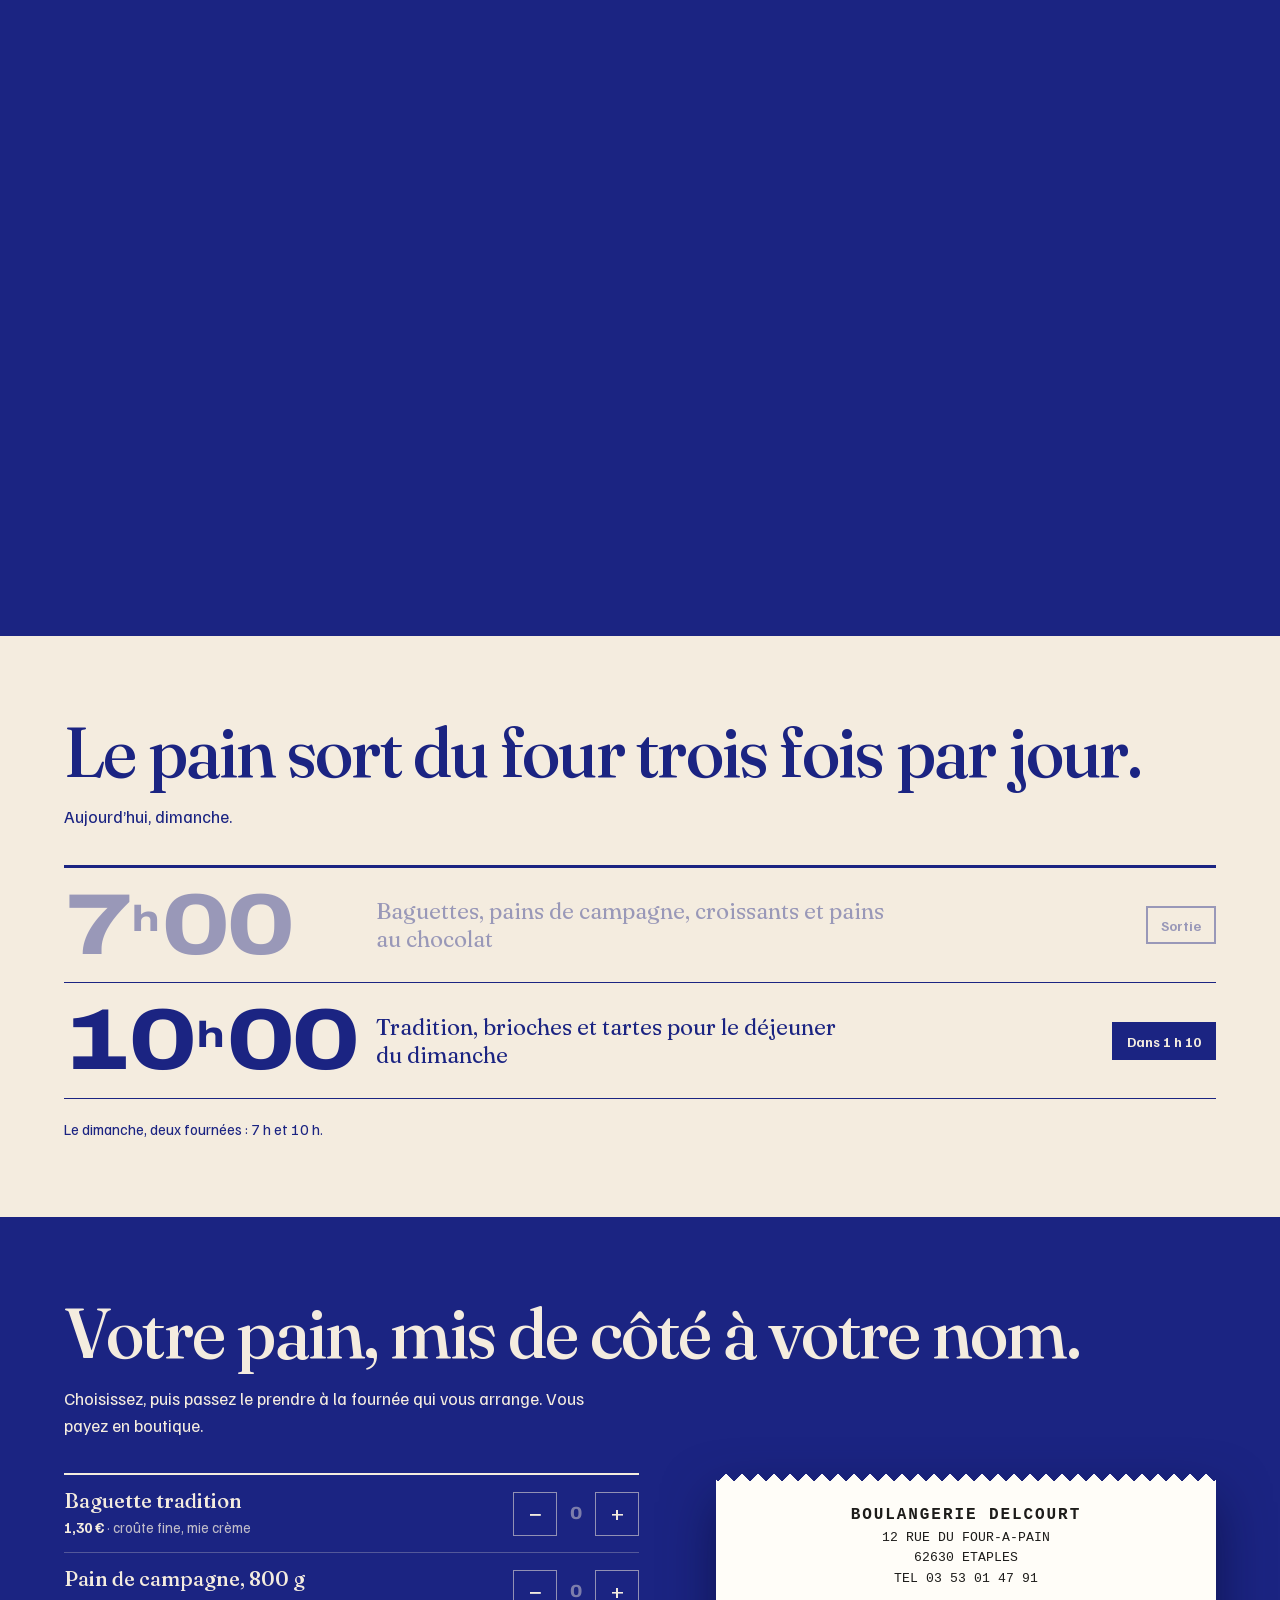
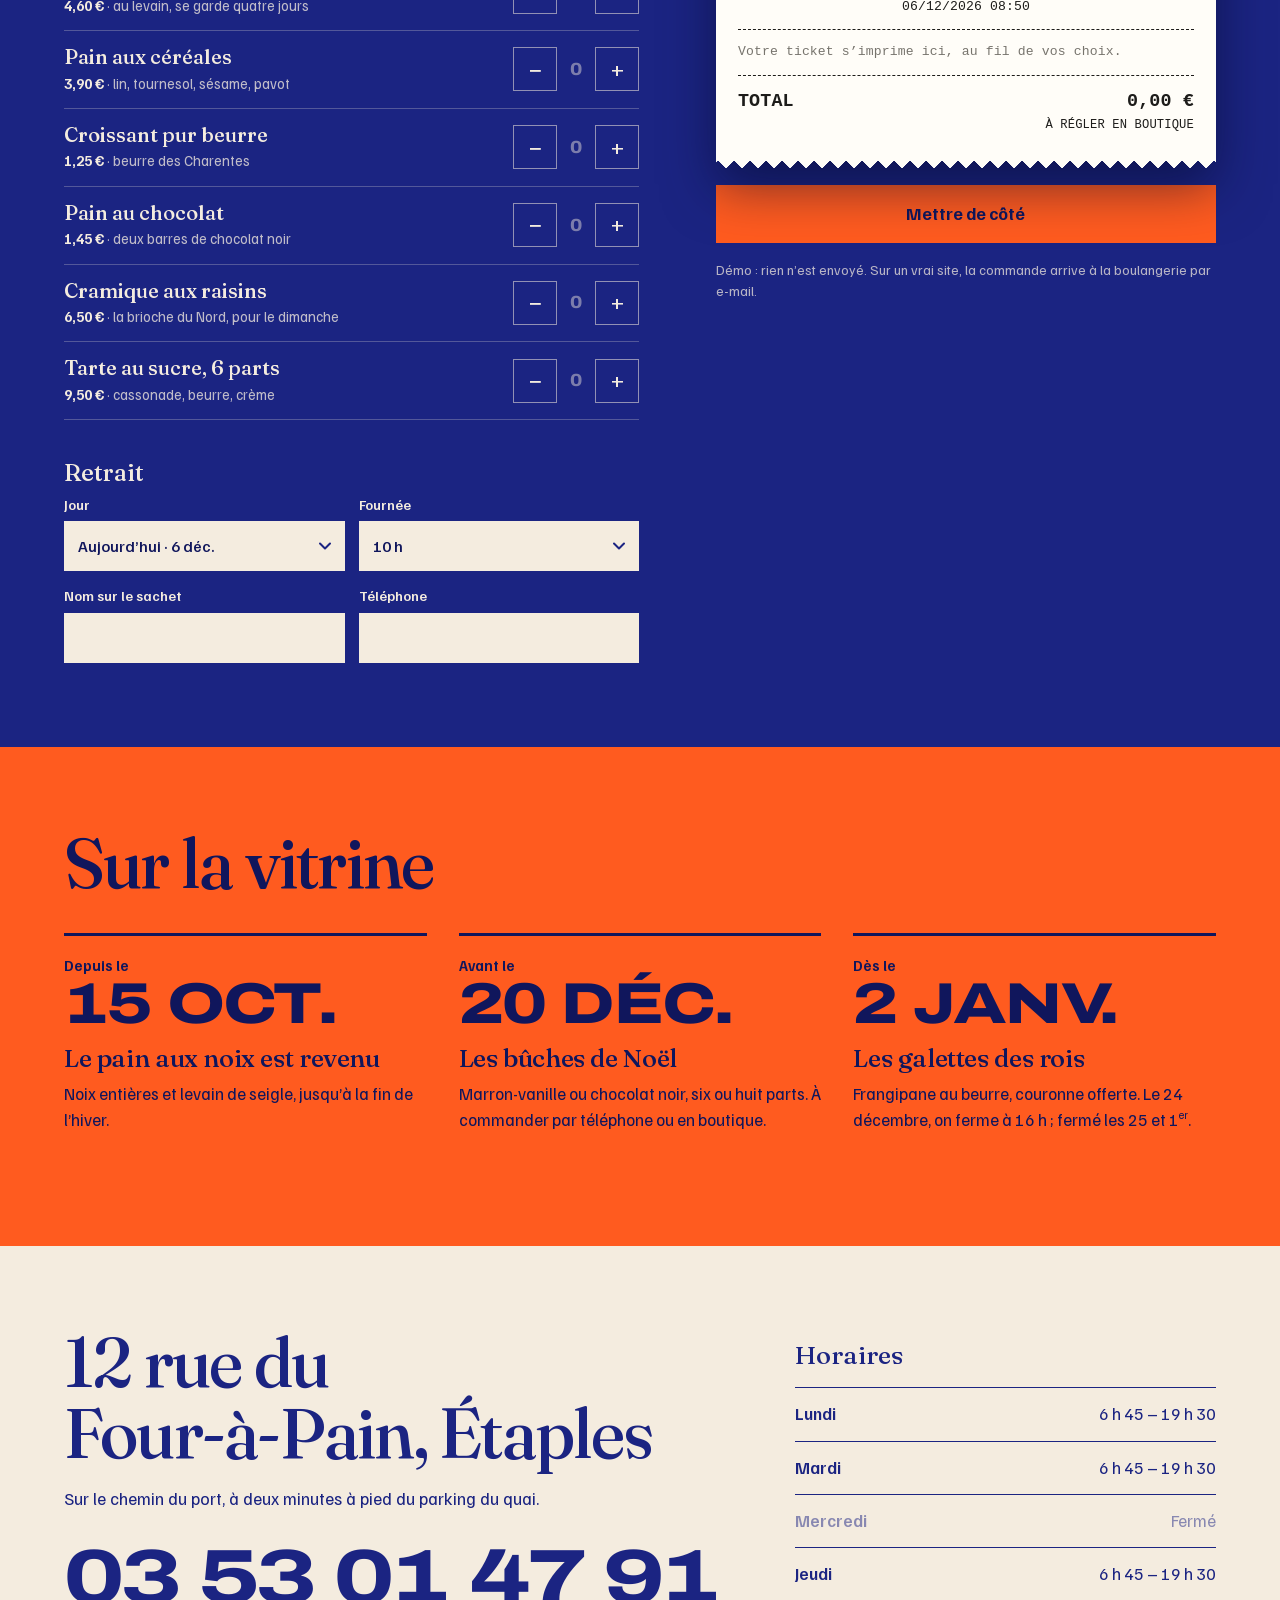
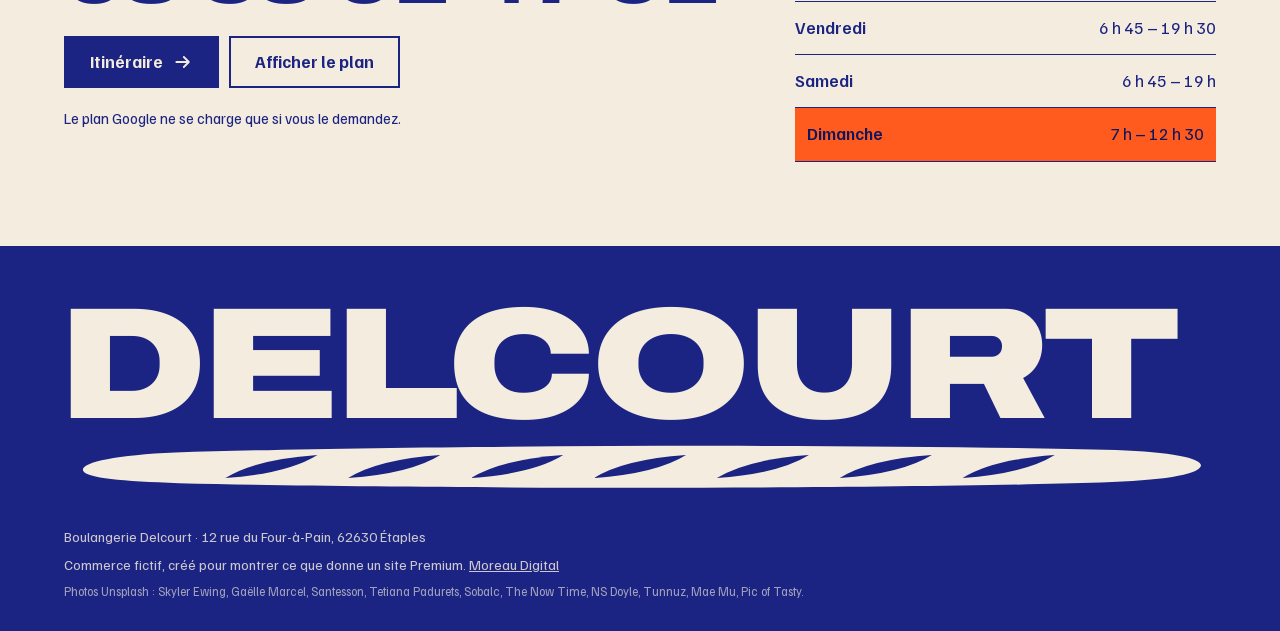
==== commit b4eb9e74: "Remplace Maison Vasseur par la Boulangerie Delcourt (formule Premium) Une seule encre bleu de nuit s" ====
--- a/index.html
+++ b/index.html
@@ -1,29 +1,43 @@
 <!DOCTYPE html>
-<html lang="fr">
+<html lang="fr" data-moment="jour">
 <head>
   <meta charset="utf-8">
-  <meta name="viewport" content="width=device-width, initial-scale=1">
-  <title>Maison Vasseur · Boulangerie à Montreuil-sur-Mer</title>
-  <meta name="description" content="Boulangerie-pâtisserie à Montreuil-sur-Mer. Pain au levain cuit sur sole, trois fournées par jour. Horaires, adresse et téléphone.">
+  <meta name="viewport" content="width=device-width, initial-scale=1, viewport-fit=cover">
+  <title>Boulangerie Delcourt · Artisan boulanger à Étaples</title>
+  <meta name="description" content="Boulangerie Delcourt à Étaples : pain au levain pétri la nuit, trois fournées par jour. Réservez votre pain en ligne et passez le prendre à la fournée de votre choix.">
   <!-- Démo : commerce fictif, à ne pas indexer -->
   <meta name="robots" content="noindex, nofollow">
-  <meta name="theme-color" content="#1f3b2d">
+  <meta name="theme-color" content="#f4ecdf">
+  <link rel="preload" href="fonts/archivo.woff2" as="font" type="font/woff2" crossorigin>
+  <link rel="preload" href="fonts/fraunces.woff2" as="font" type="font/woff2" crossorigin>
   <link rel="stylesheet" href="style.css">
+  <script>
+    /* Avant le premier affichage : jour ou nuit à Étaples, pour ne pas clignoter. */
+    (function (d) {
+      d.classList.add("js");
+      try {
+        var q = /[?&]heure=(\d{1,2})(?:[:h](\d{2}))?/.exec(location.search);
+        var p = q ? [q[1], q[2] || 0] : new Intl.DateTimeFormat("en-GB", { timeZone: "Europe/Paris", hour: "2-digit", minute: "2-digit", hourCycle: "h23" }).format(new Date()).split(":");
+        var m = +p[0] * 60 + +p[1];
+        d.setAttribute("data-moment", m >= 1200 || m < 390 ? "nuit" : "jour");
+      } catch (e) {}
+    })(document.documentElement);
+  </script>
   <script src="app.js" defer></script>
 
   <script type="application/ld+json">
   {
     "@context": "https://schema.org",
     "@type": "Bakery",
-    "name": "Maison Vasseur",
-    "description": "Boulangerie-pâtisserie. Pain au levain cuit sur sole, viennoiseries pur beurre, tarte au sucre.",
-    "telephone": "+33353014782",
+    "name": "Boulangerie Delcourt",
+    "description": "Boulangerie-pâtisserie. Pain au levain pétri la nuit et cuit sur sole, viennoiseries pur beurre, tarte au sucre. Réservation en ligne.",
+    "telephone": "+33353014791",
     "priceRange": "€",
     "address": {
       "@type": "PostalAddress",
-      "streetAddress": "8 place du Fournil",
-      "postalCode": "62170",
-      "addressLocality": "Montreuil-sur-Mer",
+      "streetAddress": "12 rue du Four-à-Pain",
+      "postalCode": "62630",
+      "addressLocality": "Étaples",
       "addressCountry": "FR"
     },
     "openingHoursSpecification": [
@@ -36,236 +50,348 @@
 </head>
 <body>
 
-  <p class="bandeau-demo">Démo · commerce fictif, réalisé par <a href="https://moreaudigital.fr/">Moreau Digital</a></p>
-
-  <!-- Barre du haut : nom, état d'ouverture, appel -->
+  <svg width="0" height="0" style="position:absolute" aria-hidden="true" focusable="false">
+    <defs>
+      <!-- La marque : une boule de pain vue du dessus, trois coups de lame. La nuit, c'est aussi la lune. -->
+      <mask id="grigne" maskUnits="userSpaceOnUse" x="0" y="0" width="32" height="32">
+        <rect width="32" height="32" fill="#fff"/>
+        <path d="M9.2 11.6c3.2-2.3 7-3.2 10.6-2.8M7.4 17.4c4.4-3.2 9.9-4.6 15.4-4.1M10.4 23.1c3.3-2.1 7.3-2.9 11.2-2.4" fill="none" stroke="#000" stroke-width="2.3" stroke-linecap="round"/>
+      </mask>
+      <!-- La baguette des sachets : sept coups de lame -->
+      <path id="baguette-corps" d="M10 47C8 34 26 22 58 18C180 6 420 4 548 14C578 17 594 28 592 40C590 53 572 62 540 65C420 76 180 75 60 66C30 63 12 58 10 47Z"/>
+    </defs>
+    <symbol id="marque" viewBox="0 0 32 32"><circle cx="16" cy="16" r="14.5" fill="currentColor" mask="url(#grigne)"/></symbol>
+    <symbol id="i-tel" viewBox="0 0 24 24"><path fill="currentColor" d="M6.6 10.8a15.1 15.1 0 0 0 6.6 6.6l2.2-2.2a1 1 0 0 1 1-.25 11.4 11.4 0 0 0 3.6.57 1 1 0 0 1 1 1V20a1 1 0 0 1-1 1A17 17 0 0 1 3 4a1 1 0 0 1 1-1h3.5a1 1 0 0 1 1 1c0 1.25.2 2.45.57 3.57a1 1 0 0 1-.25 1z"/></symbol>
+    <symbol id="i-fleche" viewBox="0 0 24 24"><path d="M4 12h15M13 6l6 6-6 6" fill="none" stroke="currentColor" stroke-width="2.2" stroke-linecap="round" stroke-linejoin="round"/></symbol>
+    <symbol id="i-bas" viewBox="0 0 24 24"><path d="M12 4v15M6 13l6 6 6-6" fill="none" stroke="currentColor" stroke-width="2.2" stroke-linecap="round" stroke-linejoin="round"/></symbol>
+  </svg>
+
+  <p class="bandeau-demo"><span data-en="Demo · fictional business, made by">Démo · commerce fictif, réalisé par</span> <a href="https://moreaudigital.fr/">Moreau Digital</a> <span data-en="· Premium plan">· formule Premium</span></p>
+
   <header class="barre">
-    <a class="barre__nom" href="#haut">Maison Vasseur</a>
+    <a class="barre__marque" href="#haut"><svg aria-hidden="true"><use href="#marque"/></svg><span class="visuellement-cache" data-en="Delcourt, back to top">Delcourt, haut de page</span></a>
+    <nav class="barre__nav" aria-label="Sections" data-en-label="Sections">
+      <a href="#nuit" data-en="The night">La nuit</a>
+      <a href="#fournees" data-en="Batches">Fournées</a>
+      <a href="#reserver" data-en="Reserve">Réserver</a>
+      <a href="#venir" data-en="Visit">Venir</a>
+    </nav>
     <p class="etat" data-etat hidden><span class="etat__point" aria-hidden="true"></span><span data-etat-texte></span></p>
-    <a class="barre__appel" href="tel:+33353014782" aria-label="Appeler la boulangerie">
-      <svg viewBox="0 0 24 24" aria-hidden="true"><path d="M6.6 10.8a15.1 15.1 0 0 0 6.6 6.6l2.2-2.2a1 1 0 0 1 1-.25 11.4 11.4 0 0 0 3.6.57 1 1 0 0 1 1 1V20a1 1 0 0 1-1 1A17 17 0 0 1 3 4a1 1 0 0 1 1-1h3.5a1 1 0 0 1 1 1c0 1.25.2 2.45.57 3.57a1 1 0 0 1-.25 1z"/></svg>
-    </a>
+    <button class="langue" type="button" data-langue aria-label="Switch to English" lang="en">EN</button>
   </header>
 
   <main id="haut">
 
-    <!-- Devanture : la photo de la boutique, le nom -->
-    <section class="devanture" aria-labelledby="titre">
-      <div class="devanture__photo">
-        <img src="photos/devanture-660.webp" srcset="photos/devanture-660.webp 660w, photos/devanture-1320.webp 1320w" sizes="(min-width: 900px) 46vw, 100vw" width="660" height="800" fetchpriority="high" alt="La devanture de la boulangerie, enseigne dorée sur fond noir">
-      </div>
-      <div class="devanture__texte">
-        <p class="devanture__metier">Boulangerie <span aria-hidden="true">·</span> Pâtisserie</p>
-        <h1 id="titre" class="devanture__nom">Maison&nbsp;<em>Vasseur</em></h1>
-        <p class="devanture__depuis">Montreuil-sur-Mer · depuis 1987</p>
-        <p class="devanture__accroche">Le pain sort du four trois fois par jour. Venez à la bonne heure.</p>
+    <!-- Maintenant : ce qui se passe au fournil à cette minute, heure d'Étaples -->
+    <section class="maintenant" aria-labelledby="titre">
+      <h1 id="titre" class="enseigne">
+        <span class="enseigne__nom" data-enseigne>Delcourt</span>
+        <svg class="baguette enseigne__baguette" viewBox="0 0 600 80" preserveAspectRatio="none" aria-hidden="true" focusable="false">
+          <use class="baguette__corps" href="#baguette-corps"/>
+          <path class="baguette__grigne" style="--i:0" d="M84 58Q99.6 28.8 132 22Q116.4 51.2 84 58Z"/>
+          <path class="baguette__grigne" style="--i:1" d="M148 58Q163.6 28.8 196 22Q180.4 51.2 148 58Z"/>
+          <path class="baguette__grigne" style="--i:2" d="M212 58Q227.6 28.8 260 22Q244.4 51.2 212 58Z"/>
+          <path class="baguette__grigne" style="--i:3" d="M276 58Q291.6 28.8 324 22Q308.4 51.2 276 58Z"/>
+          <path class="baguette__grigne" style="--i:4" d="M340 58Q355.6 28.8 388 22Q372.4 51.2 340 58Z"/>
+          <path class="baguette__grigne" style="--i:5" d="M404 58Q419.6 28.8 452 22Q436.4 51.2 404 58Z"/>
+          <path class="baguette__grigne" style="--i:6" d="M468 58Q483.6 28.8 516 22Q500.4 51.2 468 58Z"/>
+        </svg>
+        <span class="enseigne__metier" data-en="Artisan baker in Étaples">Artisan boulanger à Étaples</span>
+      </h1>
+
+      <div class="maintenant__scene">
+        <figure class="hublot maintenant__hublot" data-hublot>
+          <img data-hublot-photo src="photos/rond-matin-480.webp" srcset="photos/rond-matin-480.webp 480w, photos/rond-matin-800.webp 800w" sizes="(min-width: 900px) 40vw, 74vw" width="480" height="480" fetchpriority="high" alt="Un croissant et un pain au chocolat dorés, posés sur du papier">
+          <span class="feu" aria-hidden="true"></span>
+        </figure>
+        <p class="horloge maintenant__horloge" aria-hidden="true" data-horloge><span data-hh>07</span><span class="horloge__sep">:</span><span data-mm>30</span></p>
+      </div>
+
+      <div class="maintenant__mots">
+        <p class="maintenant__phrase" data-phrase>Le pain sort du four à 6&nbsp;h&nbsp;45, 11&nbsp;h&nbsp;30 et 17&nbsp;h. Antoine le prépare la nuit.</p>
         <div class="actions">
-          <a class="bouton bouton--plein" href="tel:+33353014782">Appeler · 03&nbsp;53&nbsp;01&nbsp;47&nbsp;82</a>
-          <a class="bouton" href="#acces">Itinéraire</a>
+          <a class="bouton bouton--four" href="#reserver" data-en="Reserve my bread">Réserver mon pain</a>
+          <a class="bouton bouton--trait" href="#nuit"><span data-en="A night at the bakery">Une nuit au fournil</span><svg class="icone" aria-hidden="true"><use href="#i-bas"/></svg></a>
         </div>
       </div>
     </section>
 
-    <!-- Les fournées -->
-    <section class="section fournees" id="fournees" aria-labelledby="fournees-titre">
+    <!-- La nuit : de 22 h à l'ouverture. Au défilement, l'horloge avance et le ciel s'éclaircit. -->
+    <section class="nuit" id="nuit" aria-labelledby="nuit-titre" data-nuit>
+      <div class="nuit__intro">
+        <h2 id="nuit-titre" class="titre" data-en="From 10 pm until opening time, Antoine is alone at the bakery.">De 22&nbsp;h à l’ouverture, Antoine est seul au fournil.</h2>
+        <p class="chapo" data-en="Scroll down: the clock moves with you, from the starter to the first batch.">Faites défiler&nbsp;: l’horloge avance avec vous, du levain jusqu’à la première fournée.</p>
+      </div>
+
+      <div class="nuit__piste" data-piste>
+        <div class="nuit__collant">
+          <!-- La jauge de la nuit : un coup de lame par étape, la baguette dore au four -->
+          <svg class="baguette nuit__baguette" viewBox="0 0 600 80" preserveAspectRatio="none" aria-hidden="true" focusable="false" data-baguette>
+            <use class="baguette__corps" href="#baguette-corps"/>
+            <path class="baguette__grigne" style="--i:0" data-grigne d="M84 58Q99.6 28.8 132 22Q116.4 51.2 84 58Z"/>
+            <path class="baguette__grigne" style="--i:1" data-grigne d="M148 58Q163.6 28.8 196 22Q180.4 51.2 148 58Z"/>
+            <path class="baguette__grigne" style="--i:2" data-grigne d="M212 58Q227.6 28.8 260 22Q244.4 51.2 212 58Z"/>
+            <path class="baguette__grigne" style="--i:3" data-grigne d="M276 58Q291.6 28.8 324 22Q308.4 51.2 276 58Z"/>
+            <path class="baguette__grigne" style="--i:4" data-grigne d="M340 58Q355.6 28.8 388 22Q372.4 51.2 340 58Z"/>
+            <path class="baguette__grigne" style="--i:5" data-grigne d="M404 58Q419.6 28.8 452 22Q436.4 51.2 404 58Z"/>
+            <path class="baguette__grigne" style="--i:6" data-grigne d="M468 58Q483.6 28.8 516 22Q500.4 51.2 468 58Z"/>
+          </svg>
+          <p class="horloge nuit__horloge" aria-hidden="true" data-nuit-horloge><span data-hh>22</span><span class="horloge__sep">:</span><span data-mm>00</span></p>
+
+          <ol class="etapes">
+            <li class="etape" data-t="0">
+              <span class="hublot etape__hublot"><img src="photos/rond-levain-480.webp" srcset="photos/rond-levain-480.webp 480w, photos/rond-levain-800.webp 800w" sizes="(min-width: 900px) 42vw, 70vw" width="480" height="480" loading="lazy" alt="Une main laisse tomber du levain dans un saladier en verre"></span>
+              <div class="etape__mots">
+                <p class="etape__heure">22&nbsp;h</p>
+                <h3 class="etape__titre" data-en="The starter">Le levain</h3>
+                <p class="etape__texte" data-en="Antoine feeds the sourdough starter with rye flour and warm water. It is twenty years old and was born in this bakehouse.">Antoine nourrit le levain avec de la farine de seigle et de l’eau tiède. Il a vingt ans, il est né dans ce fournil.</p>
+              </div>
+            </li>
+            <li class="etape" data-t="90">
+              <span class="hublot etape__hublot"><img src="photos/rond-petrissage-480.webp" srcset="photos/rond-petrissage-480.webp 480w, photos/rond-petrissage-800.webp 800w" sizes="(min-width: 900px) 42vw, 70vw" width="480" height="480" loading="lazy" alt="Deux mains pétrissent une boule de pâte sur un plan fariné"></span>
+              <div class="etape__mots">
+                <p class="etape__heure">23&nbsp;h&nbsp;30</p>
+                <h3 class="etape__titre" data-en="Mixing">Le pétrissage</h3>
+                <p class="etape__texte" data-en="Flour from a mill forty kilometres away, water, salt, starter. The mixer turns slowly so the dough stays cool, then the dough rests until 2 am.">Farine d’un moulin à quarante kilomètres, eau, sel, levain. Le pétrin tourne lentement pour ne pas chauffer la pâte, qui repose ensuite jusqu’à 2&nbsp;h.</p>
+              </div>
+            </li>
+            <li class="etape" data-t="270">
+              <span class="hublot etape__hublot"><img src="photos/rond-faconnage-480.webp" srcset="photos/rond-faconnage-480.webp 480w, photos/rond-faconnage-534.webp 534w" sizes="(min-width: 900px) 42vw, 70vw" width="480" height="480" loading="lazy" alt="Un boulanger façonne des baguettes alignées sur une plaque"></span>
+              <div class="etape__mots">
+                <p class="etape__heure">2&nbsp;h&nbsp;30</p>
+                <h3 class="etape__titre" data-en="Shaping">Le façonnage</h3>
+                <p class="etape__texte" data-en="Four hundred baguettes, rolled by hand one at a time, then laid in the folds of a linen cloth.">Quatre cents baguettes, roulées à la main une par une, puis couchées dans les plis d’une toile de lin.</p>
+              </div>
+            </li>
+            <li class="etape" data-t="375">
+              <span class="hublot etape__hublot"><img src="photos/rond-lame-480.webp" srcset="photos/rond-lame-480.webp 480w, photos/rond-lame-800.webp 800w" sizes="(min-width: 900px) 42vw, 70vw" width="480" height="480" loading="lazy" alt="Un nuage de farine tombe des mains du boulanger sur une miche"></span>
+              <div class="etape__mots">
+                <p class="etape__heure">4&nbsp;h&nbsp;15</p>
+                <h3 class="etape__titre" data-en="The blade">Le coup de lame</h3>
+                <p class="etape__texte" data-en="A veil of flour, then five cuts on each baguette. In the oven they will open up into ears: the grigne.">Un voile de farine, puis cinq entailles sur chaque baguette. Dans le four, elles s’ouvriront en oreilles&nbsp;: c’est la grigne.</p>
+              </div>
+            </li>
+            <li class="etape etape--four" data-t="420">
+              <span class="hublot etape__hublot" role="img" aria-label="La porte vitrée du four, rouge de chaleur" data-en-label="The oven window, glowing red"><span class="feu"></span></span>
+              <div class="etape__mots">
+                <p class="etape__heure">5&nbsp;h</p>
+                <h3 class="etape__titre" data-en="Into the oven">Au four</h3>
+                <p class="etape__texte" data-en="A stone-deck oven at 250 °C, twenty-two minutes for a baguette. Outside, the street already smells of bread.">Un four à sole à 250&nbsp;°C, vingt-deux minutes pour une baguette. Dehors, la rue sent déjà le pain.</p>
+              </div>
+            </li>
+            <li class="etape etape--couleur" data-t="465">
+              <span class="hublot etape__hublot"><img src="photos/rond-defournement-480.webp" srcset="photos/rond-defournement-480.webp 480w, photos/rond-defournement-800.webp 800w" sizes="(min-width: 900px) 42vw, 70vw" width="480" height="480" loading="lazy" alt="Des miches tout juste cuites refroidissent sur un chariot à grilles"></span>
+              <div class="etape__mots">
+                <p class="etape__heure">5&nbsp;h&nbsp;45</p>
+                <h3 class="etape__titre" data-en="Out of the oven">Le défournement</h3>
+                <p class="etape__texte" data-en="The bread sings as it cools: the crust crackles. It only goes into a bag once it is warm, not hot.">Le pain chante en refroidissant&nbsp;: la croûte craque. On ne le met en sachet qu’une fois tiède.</p>
+              </div>
+            </li>
+            <li class="etape etape--couleur" data-t="525">
+              <span class="hublot etape__hublot"><img src="photos/rond-ouverture-480.webp" srcset="photos/rond-ouverture-480.webp 480w, photos/rond-ouverture-800.webp 800w" sizes="(min-width: 900px) 42vw, 70vw" width="480" height="480" loading="lazy" alt="L’enseigne dorée « Boulangerie » au-dessus de la vitrine"></span>
+              <div class="etape__mots">
+                <p class="etape__heure">6&nbsp;h&nbsp;45</p>
+                <h3 class="etape__titre" data-en="We open">On ouvre</h3>
+                <p class="etape__texte" data-en="Claire raises the shutter. First batch: baguettes, country loaves, croissants and pains au chocolat.">Claire lève le rideau. Première fournée&nbsp;: baguettes, pains de campagne, croissants et pains au chocolat.</p>
+              </div>
+            </li>
+          </ol>
+
+          <p class="nuit__indice" aria-hidden="true"><span data-en="Scroll">Faites défiler</span><svg class="icone" aria-hidden="true"><use href="#i-bas"/></svg></p>
+        </div>
+      </div>
+    </section>
+
+    <!-- Les fournées du jour : rempli en direct par app.js -->
+    <section class="fournees" id="fournees" aria-labelledby="fournees-titre">
       <div class="contenu">
-        <h2 id="fournees-titre" class="titre">Les fournées</h2>
-        <p class="chapo">Le pain le plus croustillant, c'est celui qui sort du four. Voici quand.</p>
-        <figure class="photo-large">
-          <img src="photos/pains-800.webp" srcset="photos/pains-800.webp 800w, photos/pains-1400.webp 1400w" sizes="(min-width: 680px) 600px, 100vw" width="800" height="500" loading="lazy" decoding="async" alt="Des mains portent trois miches de campagne farinées, posées sur un torchon">
-        </figure>
-        <ol class="fournees__liste" data-fournees>
-          <li class="fournee" data-min="405">
-            <span class="fournee__heure">6&nbsp;h&nbsp;45</span>
-            <span class="fournee__quoi">Baguettes, pains de campagne, croissants et pains au chocolat</span>
+        <h2 id="fournees-titre" class="titre" data-en="Bread comes out of the oven three times a day.">Le pain sort du four trois fois par jour.</h2>
+        <p class="chapo" data-tableau-jour data-en="Monday to Saturday, closed on Wednesdays.">Du lundi au samedi, sauf le mercredi.</p>
+        <ol class="tableau" data-tableau>
+          <li class="tableau__ligne"><span class="tableau__heure">6<span class="tableau__h">h</span>45</span><span class="tableau__quoi">Baguettes, pains de campagne, croissants et pains au chocolat</span></li>
+          <li class="tableau__ligne"><span class="tableau__heure">11<span class="tableau__h">h</span>30</span><span class="tableau__quoi">Tradition et ficelles, pour les sandwichs du midi</span></li>
+          <li class="tableau__ligne"><span class="tableau__heure">17<span class="tableau__h">h</span>00</span><span class="tableau__quoi">Tradition, pain du soir et tarte au sucre encore tiède</span></li>
+        </ol>
+        <p class="note" data-en="On Sundays, two batches: 7 am and 10 am.">Le dimanche, deux fournées&nbsp;: 7&nbsp;h et 10&nbsp;h.</p>
+      </div>
+    </section>
+
+    <!-- Réservation : le ticket s'imprime pendant qu'on choisit -->
+    <section class="reserver" id="reserver" aria-labelledby="reserver-titre">
+      <div class="contenu reserver__grille">
+        <div class="reserver__tete">
+          <h2 id="reserver-titre" class="titre" data-en="Your bread, set aside under your name.">Votre pain, mis de côté à votre nom.</h2>
+          <p class="chapo" data-en="Choose, then pick it up at the batch that suits you. You pay in the shop.">Choisissez, puis passez le prendre à la fournée qui vous arrange. Vous payez en boutique.</p>
+        </div>
+
+        <form class="commande" data-commande novalidate>
+          <fieldset class="commande__choix" data-choix>
+            <legend class="visuellement-cache" data-en="Products">Produits</legend>
+            <ul class="produits">
+              <li class="produit" data-id="tradition" data-prix="1.30">
+                <p class="produit__nom" data-en="Traditional baguette">Baguette tradition</p>
+                <p class="produit__detail"><span class="produit__prix" data-prix-texte>1,30&nbsp;€</span> <span data-en="· thin crust, creamy crumb">· croûte fine, mie crème</span></p>
+                <div class="pas"><button type="button" data-moins aria-label="Retirer une baguette tradition" data-en-label="Remove a traditional baguette">−</button><output data-qte>0</output><button type="button" data-plus aria-label="Ajouter une baguette tradition" data-en-label="Add a traditional baguette">+</button></div>
+              </li>
+              <li class="produit" data-id="campagne" data-prix="4.60">
+                <p class="produit__nom" data-en="Sourdough country loaf, 800 g">Pain de campagne, 800&nbsp;g</p>
+                <p class="produit__detail"><span class="produit__prix" data-prix-texte>4,60&nbsp;€</span> <span data-en="· sourdough, keeps four days">· au levain, se garde quatre jours</span></p>
+                <div class="pas"><button type="button" data-moins aria-label="Retirer un pain de campagne" data-en-label="Remove a country loaf">−</button><output data-qte>0</output><button type="button" data-plus aria-label="Ajouter un pain de campagne" data-en-label="Add a country loaf">+</button></div>
+              </li>
+              <li class="produit" data-id="cereales" data-prix="3.90">
+                <p class="produit__nom" data-en="Seeded loaf">Pain aux céréales</p>
+                <p class="produit__detail"><span class="produit__prix" data-prix-texte>3,90&nbsp;€</span> <span data-en="· flax, sunflower, sesame, poppy">· lin, tournesol, sésame, pavot</span></p>
+                <div class="pas"><button type="button" data-moins aria-label="Retirer un pain aux céréales" data-en-label="Remove a seeded loaf">−</button><output data-qte>0</output><button type="button" data-plus aria-label="Ajouter un pain aux céréales" data-en-label="Add a seeded loaf">+</button></div>
+              </li>
+              <li class="produit" data-id="croissant" data-prix="1.25">
+                <p class="produit__nom" data-en="Butter croissant">Croissant pur beurre</p>
+                <p class="produit__detail"><span class="produit__prix" data-prix-texte>1,25&nbsp;€</span> <span data-en="· Charentes butter">· beurre des Charentes</span></p>
+                <div class="pas"><button type="button" data-moins aria-label="Retirer un croissant" data-en-label="Remove a croissant">−</button><output data-qte>0</output><button type="button" data-plus aria-label="Ajouter un croissant" data-en-label="Add a croissant">+</button></div>
+              </li>
+              <li class="produit" data-id="chocolat" data-prix="1.45">
+                <p class="produit__nom">Pain au chocolat</p>
+                <p class="produit__detail"><span class="produit__prix" data-prix-texte>1,45&nbsp;€</span> <span data-en="· two dark chocolate sticks">· deux barres de chocolat noir</span></p>
+                <div class="pas"><button type="button" data-moins aria-label="Retirer un pain au chocolat" data-en-label="Remove a pain au chocolat">−</button><output data-qte>0</output><button type="button" data-plus aria-label="Ajouter un pain au chocolat" data-en-label="Add a pain au chocolat">+</button></div>
+              </li>
+              <li class="produit" data-id="cramique" data-prix="6.50">
+                <p class="produit__nom" data-en="Cramique, raisin brioche">Cramique aux raisins</p>
+                <p class="produit__detail"><span class="produit__prix" data-prix-texte>6,50&nbsp;€</span> <span data-en="· the northern Sunday brioche">· la brioche du Nord, pour le dimanche</span></p>
+                <div class="pas"><button type="button" data-moins aria-label="Retirer une cramique" data-en-label="Remove a cramique">−</button><output data-qte>0</output><button type="button" data-plus aria-label="Ajouter une cramique" data-en-label="Add a cramique">+</button></div>
+              </li>
+              <li class="produit" data-id="tarte" data-prix="9.50">
+                <p class="produit__nom" data-en="Sugar tart, serves 6">Tarte au sucre, 6&nbsp;parts</p>
+                <p class="produit__detail"><span class="produit__prix" data-prix-texte>9,50&nbsp;€</span> <span data-en="· brown sugar, butter, cream">· cassonade, beurre, crème</span></p>
+                <div class="pas"><button type="button" data-moins aria-label="Retirer une tarte au sucre" data-en-label="Remove a sugar tart">−</button><output data-qte>0</output><button type="button" data-plus aria-label="Ajouter une tarte au sucre" data-en-label="Add a sugar tart">+</button></div>
+              </li>
+            </ul>
+          </fieldset>
+
+          <fieldset class="retrait" data-retrait>
+            <legend class="retrait__titre" data-en="Pick-up">Retrait</legend>
+            <label class="champ"><span data-en="Day">Jour</span>
+              <select name="jour" data-jour></select>
+            </label>
+            <label class="champ"><span data-en="Batch">Fournée</span>
+              <select name="fournee" data-fournee></select>
+            </label>
+            <label class="champ"><span data-en="Name on the bag">Nom sur le sachet</span>
+              <input name="nom" type="text" autocomplete="name" required>
+            </label>
+            <label class="champ"><span data-en="Phone">Téléphone</span>
+              <input name="tel" type="tel" autocomplete="tel" inputmode="tel" required>
+            </label>
+          </fieldset>
+
+          <div class="commande__ticket">
+            <div class="ticket-ombre">
+              <div class="ticket" id="ticket" data-ticket>
+                <p class="ticket__entete">BOULANGERIE DELCOURT</p>
+                <p class="ticket__adresse">12 RUE DU FOUR-A-PAIN<br>62630 ETAPLES<br>TEL 03 53 01 47 91</p>
+                <p class="ticket__date" data-ticket-date></p>
+                <hr>
+                <ul class="ticket__lignes" data-ticket-lignes></ul>
+                <p class="ticket__vide" data-ticket-vide data-en="Your ticket prints here as you choose.">Votre ticket s’imprime ici, au fil de vos choix.</p>
+                <hr>
+                <p class="ticket__total"><span>TOTAL</span><strong data-total>0,00&nbsp;€</strong></p>
+                <p class="ticket__petit" data-en="PAY IN THE SHOP">À RÉGLER EN BOUTIQUE</p>
+                <div class="ticket__confirmation" data-confirmation hidden>
+                  <hr>
+                  <p class="ticket__ligne"><span data-en="ORDER">COMMANDE</span><strong data-t-numero></strong></p>
+                  <p class="ticket__ligne"><span data-en="FOR">POUR</span><strong data-t-nom></strong></p>
+                  <p class="ticket__ligne"><span data-en="PICK-UP">RETRAIT</span><strong data-t-retrait></strong></p>
+                  <p class="ticket__merci" data-en="THANK YOU! WE KEEP IT WARM FOR YOU.">MERCI ! ON VOUS LE GARDE AU CHAUD.</p>
+                  <span class="ticket__code" aria-hidden="true"></span>
+                  <span class="tampon" aria-hidden="true" data-en="Set aside">Mis de côté</span>
+                </div>
+              </div>
+            </div>
+
+            <p class="erreur" data-erreur role="alert" hidden></p>
+            <button class="bouton bouton--four bouton--large" type="submit" data-envoyer data-en="Set it aside">Mettre de côté</button>
+            <button class="bouton bouton--trait bouton--large" type="button" data-nouvelle hidden data-en="New order">Nouvelle commande</button>
+            <p class="note-demo" data-en="Demo: nothing is sent. On a real site, the order reaches the bakery by email.">Démo&nbsp;: rien n’est envoyé. Sur un vrai site, la commande arrive à la boulangerie par e-mail.</p>
+          </div>
+        </form>
+      </div>
+    </section>
+
+    <!-- La vitrine : les annonces du moment -->
+    <section class="vitrine" id="vitrine" aria-labelledby="vitrine-titre">
+      <div class="contenu">
+        <h2 id="vitrine-titre" class="titre" data-en="In the window">Sur la vitrine</h2>
+        <ul class="affiches">
+          <li class="affiche">
+            <p class="affiche__date"><small data-en="Since">Depuis le</small> <span data-en="Oct 15">15 oct.</span></p>
+            <h3 class="affiche__titre" data-en="Walnut bread is back">Le pain aux noix est revenu</h3>
+            <p data-en="Whole walnuts and rye sourdough, until the end of winter.">Noix entières et levain de seigle, jusqu’à la fin de l’hiver.</p>
           </li>
-          <li class="fournee" data-min="690">
-            <span class="fournee__heure">11&nbsp;h&nbsp;30</span>
-            <span class="fournee__quoi">Baguettes tradition et ficelles, pour le déjeuner</span>
+          <li class="affiche">
+            <p class="affiche__date"><small data-en="Order by">Avant le</small> <span data-en="Dec 20">20 déc.</span></p>
+            <h3 class="affiche__titre" data-en="Christmas logs">Les bûches de Noël</h3>
+            <p data-en="Chestnut and vanilla, or dark chocolate. Six or eight slices, to order by phone or in the shop.">Marron-vanille ou chocolat noir, six ou huit parts. À commander par téléphone ou en boutique.</p>
           </li>
-          <li class="fournee" data-min="1020">
-            <span class="fournee__heure">17&nbsp;h&nbsp;00</span>
-            <span class="fournee__quoi">Tradition et pain du soir, à la sortie de l'école</span>
+          <li class="affiche">
+            <p class="affiche__date"><small data-en="From">Dès le</small> <span data-en="Jan 2">2 janv.</span></p>
+            <h3 class="affiche__titre" data-en="Galettes des rois">Les galettes des rois</h3>
+            <p data-en="Butter frangipane, paper crown included. On December 24 we close at 4 pm; closed on the 25th and the 1st.">Frangipane au beurre, couronne offerte. Le 24 décembre, on ferme à 16&nbsp;h&nbsp;; fermé les 25 et 1<sup>er</sup>.</p>
           </li>
-        </ol>
-        <p class="note">Le dimanche, deux fournées seulement&nbsp;: 7&nbsp;h et 10&nbsp;h.</p>
-      </div>
-    </section>
-
-    <!-- L'ardoise -->
-    <section class="section ardoise-section" id="ardoise" aria-labelledby="ardoise-titre">
-      <div class="contenu contenu--large">
-        <div class="ardoise" data-ardoise>
-          <h2 id="ardoise-titre" class="ardoise__titre">Sur l'ardoise</h2>
-          <p class="ardoise__chapo">Le choix change avec les saisons. Ce qui manque le matin revient souvent à la fournée suivante.</p>
-
-          <!-- Onglets affichés par app.js sur mobile ; sans JS, toutes les catégories restent visibles -->
-          <div class="ardoise__onglets" hidden>
-            <button type="button" aria-controls="carte-pains">Pains</button>
-            <button type="button" aria-controls="carte-viennoiseries">Viennoiseries</button>
-            <button type="button" aria-controls="carte-patisseries">Pâtisseries</button>
-            <button type="button" aria-controls="carte-midi">Le midi</button>
+        </ul>
+      </div>
+    </section>
+
+    <!-- Venir -->
+    <section class="venir" id="venir" aria-labelledby="venir-titre">
+      <div class="contenu venir__grille">
+        <div class="venir__adresse">
+          <h2 id="venir-titre" class="titre">12 rue du <span class="insecable">Four-à-Pain</span>, Étaples</h2>
+          <p class="chapo" data-en="On the way to the harbour, two minutes on foot from the quay car park.">Sur le chemin du port, à deux minutes à pied du parking du quai.</p>
+          <a class="numero" href="tel:+33353014791"><span class="visuellement-cache" data-en="Call">Appeler le</span> 03&nbsp;53&nbsp;01&nbsp;47&nbsp;91</a>
+          <div class="actions">
+            <a class="bouton bouton--encre" href="https://www.google.com/maps/dir/?api=1&amp;destination=%C3%89taples%2062630" target="_blank" rel="noopener"><span data-en="Directions">Itinéraire</span><svg class="icone" aria-hidden="true"><use href="#i-fleche"/></svg></a>
+            <button class="bouton bouton--trait" type="button" data-plan data-en="Show the map">Afficher le plan</button>
           </div>
-
-          <div class="ardoise__grille">
-            <div class="categorie" id="carte-pains">
-              <h3 class="categorie__titre">Pains</h3>
-              <ul class="ardoise__liste">
-                <li><span>Baguette</span><b>1,15&nbsp;€</b></li>
-                <li><span>Baguette tradition</span><b>1,30&nbsp;€</b></li>
-                <li><span>Ficelle</span><b>0,90&nbsp;€</b></li>
-                <li><span>Campagne au levain</span><b>3,60&nbsp;€</b></li>
-                <li><span>Tourte de seigle</span><b>4,20&nbsp;€</b></li>
-                <li><span>Pain complet</span><b>3,20&nbsp;€</b></li>
-                <li><span>Pain aux céréales</span><b>3,80&nbsp;€</b></li>
-                <li><span>Pain aux noix</span><b>4,50&nbsp;€</b></li>
-                <li><span>Pain de mie maison</span><b>3,50&nbsp;€</b></li>
-              </ul>
-            </div>
-
-            <div class="categorie" id="carte-viennoiseries">
-              <h3 class="categorie__titre">Viennoiseries</h3>
-              <ul class="ardoise__liste">
-                <li><span>Croissant pur beurre</span><b>1,25&nbsp;€</b></li>
-                <li><span>Pain au chocolat</span><b>1,35&nbsp;€</b></li>
-                <li><span>Pain aux raisins</span><b>1,60&nbsp;€</b></li>
-                <li><span>Chausson aux pommes</span><b>1,80&nbsp;€</b></li>
-                <li><span>Croissant aux amandes</span><b>2,20&nbsp;€</b></li>
-                <li><span>Brioche au sucre</span><b>1,40&nbsp;€</b></li>
-                <li><span>Pain au lait</span><b>0,70&nbsp;€</b></li>
-                <li><span>Cramique aux raisins</span><b>6,50&nbsp;€</b></li>
-              </ul>
-            </div>
-
-            <div class="categorie" id="carte-patisseries">
-              <h3 class="categorie__titre">Pâtisseries</h3>
-              <ul class="ardoise__liste">
-                <li><span>Éclair choco ou café</span><b>3,20&nbsp;€</b></li>
-                <li><span>Religieuse</span><b>3,50&nbsp;€</b></li>
-                <li><span>Paris-Brest</span><b>4,20&nbsp;€</b></li>
-                <li><span>Mille-feuille</span><b>3,60&nbsp;€</b></li>
-                <li><span>Tarte citron meringuée</span><b>3,50&nbsp;€</b></li>
-                <li><span>Tartelette aux pommes</span><b>3,00&nbsp;€</b></li>
-                <li><span>Merveilleux</span><b>3,40&nbsp;€</b></li>
-                <li><span>Part de flan</span><b>2,80&nbsp;€</b></li>
-                <li><span>Gaufre à la vergeoise</span><b>1,90&nbsp;€</b></li>
-              </ul>
-            </div>
-
-            <div class="categorie" id="carte-midi">
-              <h3 class="categorie__titre">Le midi</h3>
-              <ul class="ardoise__liste">
-                <li><span>Jambon-beurre</span><b>4,50&nbsp;€</b></li>
-                <li><span>Poulet, crudités</span><b>5,20&nbsp;€</b></li>
-                <li><span>Chèvre, miel, noix</span><b>5,40&nbsp;€</b></li>
-                <li><span>Quiche lorraine</span><b>4,20&nbsp;€</b></li>
-                <li><span>Croque-monsieur</span><b>4,00&nbsp;€</b></li>
-                <li><span>Flamiche au maroilles</span><b>4,80&nbsp;€</b></li>
-              </ul>
-              <p class="categorie__formule">Formule&nbsp;: sandwich, boisson et pâtisserie au choix <b>8,90&nbsp;€</b></p>
-            </div>
-          </div>
-          <div class="ardoise__specialite">
-            <p class="ardoise__surtitre">La spécialité</p>
-            <p class="ardoise__plat">Tarte au sucre <span>6 parts · 9,50&nbsp;€</span></p>
-            <p class="ardoise__mot">Cassonade, beurre, crème. La recette de la grand-mère, pas touchée depuis.</p>
-          </div>
+          <p class="note" data-plan-note data-en="The Google map only loads if you ask for it.">Le plan Google ne se charge que si vous le demandez.</p>
+          <div class="plan" data-plan-zone hidden></div>
         </div>
-      </div>
-    </section>
-
-    <!-- La maison -->
-    <section class="section maison" id="maison" aria-labelledby="maison-titre">
-      <div class="contenu contenu--large maison__grille">
-        <!-- Photo en fenêtre cintrée, comme une vitrine -->
-        <figure class="fenetre">
-          <div class="fenetre__cadre">
-            <img src="photos/boulangere-720.webp" srcset="photos/boulangere-720.webp 720w, photos/boulangere-1080.webp 1080w" sizes="(min-width: 900px) 400px, (min-width: 560px) 420px, 88vw" width="720" height="900" loading="lazy" decoding="async" alt="Une boulangère prépare les paniers de viennoiseries devant les fours">
-          </div>
-          <figcaption class="fenetre__legende">Au fournil, juste avant l'ouverture.</figcaption>
-        </figure>
-        <div class="maison__corps">
-        <h2 id="maison-titre" class="titre">La maison</h2>
-        <p class="maison__texte">Thomas et Claire Vasseur ont repris le fournil familial en 2014. Les pâtes sont pétries la veille et poussent lentement toute la nuit&nbsp;; le pain cuit sur la sole du four, comme avant.</p>
-        <ul class="faits">
-          <li><b>18&nbsp;h</b><span>de pousse pour le campagne</span></li>
-          <li><b>62</b><span>la farine vient d'un moulin du département</span></li>
-          <li><b>0</b><span>pâte surgelée, même pour les viennoiseries</span></li>
-        </ul>
-        <div class="commande">
-          <p class="commande__titre">Un gâteau pour dimanche&nbsp;?</p>
-          <p>Anniversaires, communions, pièces montées&nbsp;: commandez 48&nbsp;h à l'avance, par téléphone ou en boutique.</p>
-          <a class="lien-fleche" href="tel:+33353014782">Appeler pour commander</a>
-        </div>
-        </div>
-      </div>
-    </section>
-
-    <!-- Horaires et accès -->
-    <section class="section infos" id="acces" aria-labelledby="infos-titre">
-      <div class="contenu contenu--large">
-        <h2 id="infos-titre" class="titre">Horaires &amp; accès</h2>
-
-        <div class="infos__grille">
-          <div class="horaires">
-            <table class="horaires__table">
-              <caption class="visuellement-cache">Horaires d'ouverture</caption>
-              <tbody>
-                <tr data-jour="1"><th scope="row">Lundi</th><td>6&nbsp;h&nbsp;45 – 19&nbsp;h&nbsp;30</td></tr>
-                <tr data-jour="2"><th scope="row">Mardi</th><td>6&nbsp;h&nbsp;45 – 19&nbsp;h&nbsp;30</td></tr>
-                <tr data-jour="3" class="ferme"><th scope="row">Mercredi</th><td>Fermé</td></tr>
-                <tr data-jour="4"><th scope="row">Jeudi</th><td>6&nbsp;h&nbsp;45 – 19&nbsp;h&nbsp;30</td></tr>
-                <tr data-jour="5"><th scope="row">Vendredi</th><td>6&nbsp;h&nbsp;45 – 19&nbsp;h&nbsp;30</td></tr>
-                <tr data-jour="6"><th scope="row">Samedi</th><td>6&nbsp;h&nbsp;45 – 19&nbsp;h&nbsp;00</td></tr>
-                <tr data-jour="0"><th scope="row">Dimanche</th><td>7&nbsp;h&nbsp;00 – 12&nbsp;h&nbsp;30</td></tr>
-              </tbody>
-            </table>
-            <p class="note">Fermeture annuelle&nbsp;: deux semaines fin août.</p>
-          </div>
-
-          <div class="acces">
-            <figure class="plan">
-              <iframe class="plan__carte" src="https://www.google.com/maps?q=Montreuil-sur-Mer%2062170&amp;z=16&amp;output=embed" title="Plan Google Maps : Maison Vasseur à Montreuil-sur-Mer" loading="lazy" referrerpolicy="no-referrer-when-downgrade" allowfullscreen></iframe>
-              <figcaption class="plan__legende">Parking gratuit place du Marché, à 2&nbsp;minutes à pied.</figcaption>
-            </figure>
-
-            <address class="adresse">
-              8 place du Fournil<br>
-              62170 Montreuil-sur-Mer
-            </address>
-            <div class="actions actions--serre">
-              <a class="bouton bouton--plein" href="https://www.google.com/maps/dir/?api=1&amp;destination=Montreuil-sur-Mer%2062170" target="_blank" rel="noopener">Lancer l'itinéraire</a>
-              <a class="bouton" href="tel:+33353014782">03&nbsp;53&nbsp;01&nbsp;47&nbsp;82</a>
-            </div>
-          </div>
-        </div>
-      </div>
-    </section>
-
+
+        <table class="horaires">
+          <caption class="horaires__titre" data-en="Opening hours">Horaires</caption>
+          <tbody>
+            <tr data-jour="1"><th scope="row" data-en="Monday">Lundi</th><td>6&nbsp;h&nbsp;45 – 19&nbsp;h&nbsp;30</td></tr>
+            <tr data-jour="2"><th scope="row" data-en="Tuesday">Mardi</th><td>6&nbsp;h&nbsp;45 – 19&nbsp;h&nbsp;30</td></tr>
+            <tr data-jour="3" class="horaires__ferme"><th scope="row" data-en="Wednesday">Mercredi</th><td data-en="Closed">Fermé</td></tr>
+            <tr data-jour="4"><th scope="row" data-en="Thursday">Jeudi</th><td>6&nbsp;h&nbsp;45 – 19&nbsp;h&nbsp;30</td></tr>
+            <tr data-jour="5"><th scope="row" data-en="Friday">Vendredi</th><td>6&nbsp;h&nbsp;45 – 19&nbsp;h&nbsp;30</td></tr>
+            <tr data-jour="6"><th scope="row" data-en="Saturday">Samedi</th><td>6&nbsp;h&nbsp;45 – 19&nbsp;h</td></tr>
+            <tr data-jour="0"><th scope="row" data-en="Sunday">Dimanche</th><td>7&nbsp;h – 12&nbsp;h&nbsp;30</td></tr>
+          </tbody>
+        </table>
+      </div>
+    </section>
   </main>
 
   <footer class="pied">
-    <p class="pied__nom">Maison Vasseur</p>
-    <p>Boulangerie-pâtisserie · 8 place du Fournil, 62170 Montreuil-sur-Mer</p>
-    <p class="pied__petit">Commerce fictif, créé pour présenter la formule Essentiel de <a href="https://moreaudigital.fr/#offres">Moreau Digital</a>.</p>
-    <p class="pied__petit">Photos&nbsp;: The Now Time, Stefan Hiienurm et Mae Mu, sur <a href="https://unsplash.com/fr/licence" rel="noopener">Unsplash</a>.</p>
+    <p class="pied__enseigne" aria-hidden="true">Delcourt</p>
+    <svg class="baguette pied__baguette" viewBox="0 0 600 80" preserveAspectRatio="none" aria-hidden="true" focusable="false">
+      <use class="baguette__corps" href="#baguette-corps"/>
+      <path class="baguette__grigne" style="--i:0" d="M84 58Q99.6 28.8 132 22Q116.4 51.2 84 58Z"/>
+      <path class="baguette__grigne" style="--i:1" d="M148 58Q163.6 28.8 196 22Q180.4 51.2 148 58Z"/>
+      <path class="baguette__grigne" style="--i:2" d="M212 58Q227.6 28.8 260 22Q244.4 51.2 212 58Z"/>
+      <path class="baguette__grigne" style="--i:3" d="M276 58Q291.6 28.8 324 22Q308.4 51.2 276 58Z"/>
+      <path class="baguette__grigne" style="--i:4" d="M340 58Q355.6 28.8 388 22Q372.4 51.2 340 58Z"/>
+      <path class="baguette__grigne" style="--i:5" d="M404 58Q419.6 28.8 452 22Q436.4 51.2 404 58Z"/>
+      <path class="baguette__grigne" style="--i:6" d="M468 58Q483.6 28.8 516 22Q500.4 51.2 468 58Z"/>
+    </svg>
+    <div class="pied__texte">
+      <p data-en="Boulangerie Delcourt · 12 rue du Four-à-Pain, 62630 Étaples">Boulangerie Delcourt · 12 rue du Four-à-Pain, 62630 Étaples</p>
+      <p><span data-en="Fictional business, made to show what a Premium site looks like.">Commerce fictif, créé pour montrer ce que donne un site Premium.</span> <a href="https://moreaudigital.fr/">Moreau Digital</a></p>
+      <p class="pied__credits"><span data-en="Photos on Unsplash:">Photos Unsplash&nbsp;:</span> Skyler Ewing, Gaëlle Marcel, Santesson, Tetiana Padurets, Sobalc, The Now Time, NS Doyle, Tunnuz, Mae Mu, Pic of Tasty.</p>
+    </div>
   </footer>
 
-  <!-- Barre d'action fixe, sur mobile -->
-  <nav class="dock" aria-label="Actions rapides">
-    <a class="dock__lien" href="tel:+33353014782">
-      <svg viewBox="0 0 24 24" aria-hidden="true"><path d="M6.6 10.8a15.1 15.1 0 0 0 6.6 6.6l2.2-2.2a1 1 0 0 1 1-.25 11.4 11.4 0 0 0 3.6.57 1 1 0 0 1 1 1V20a1 1 0 0 1-1 1A17 17 0 0 1 3 4a1 1 0 0 1 1-1h3.5a1 1 0 0 1 1 1c0 1.25.2 2.45.57 3.57a1 1 0 0 1-.25 1z"/></svg>
-      Appeler
-    </a>
-    <a class="dock__lien" href="#acces">
-      <svg viewBox="0 0 24 24" aria-hidden="true"><path d="M12 2a7 7 0 0 0-7 7c0 5.2 7 13 7 13s7-7.8 7-13a7 7 0 0 0-7-7zm0 9.5A2.5 2.5 0 1 1 12 6.5a2.5 2.5 0 0 1 0 5z"/></svg>
-      Venir
-    </a>
-    <a class="dock__lien" href="#acces">
-      <svg viewBox="0 0 24 24" aria-hidden="true"><path d="M12 2a10 10 0 1 0 0 20 10 10 0 0 0 0-20zm1 10.4 3.5 2.1-.8 1.3L11 13V7h2z"/></svg>
-      Horaires
-    </a>
+  <nav class="dock" aria-label="Actions rapides" data-en-label="Quick actions">
+    <a class="dock__lien" href="tel:+33353014791"><svg class="icone" aria-hidden="true"><use href="#i-tel"/></svg><span data-en="Call">Appeler</span></a>
+    <a class="dock__lien dock__lien--four" href="#reserver" data-dock-reserver>Réserver mon pain</a>
   </nav>
-
 </body>
 </html>
--- a/style.css
+++ b/style.css
@@ -1,584 +1,573 @@
 /* ==========================================================================
-   Maison Vasseur — démo boulangerie (formule Essentiel)
-   Mobile d'abord. Couleurs : façade vert bouteille, dorure, farine, croûte.
+   Boulangerie Delcourt — démo Premium, la nuit au fournil
+   Une seule encre, comme sur un sachet de boulangerie : bleu de nuit sur
+   papier farine, et l'orange du four pour ce qui est chaud. Le haut de page
+   suit l'heure d'Étaples : bleu la nuit, farine le jour.
+   Mobile d'abord.
    ========================================================================== */
 
+@font-face { font-family: "Archivo"; font-style: normal; font-weight: 100 900; font-stretch: 62% 125%; font-display: swap; src: url("fonts/archivo.woff2") format("woff2"); }
+@font-face { font-family: "Fraunces"; font-style: normal; font-weight: 100 900; font-display: swap; src: url("fonts/fraunces.woff2") format("woff2"); }
+@font-face { font-family: "Familjen Grotesk"; font-style: normal; font-weight: 400 700; font-display: swap; src: url("fonts/familjen.woff2") format("woff2"); }
+
 :root {
-  --facade: #1f3b2d;
-  --facade-fonce: #142a1f;
-  --or: #c9a24a;
-  --or-clair: #e3c77e;
-  --farine: #f6f1e7;
-  --farine-fonce: #ece4d3;
-  --croute: #b5541e;
-  --encre: #1d1b17;
-  --encre-douce: #5d5546;
-  --ardoise: #262a28;
-  --craie: #efece4;
-  --bois: #7a5232;
-
-  --serif: "Iowan Old Style", "Palatino Linotype", Palatino, "Book Antiqua", Georgia, "Noto Serif", serif;
-  --sans: system-ui, -apple-system, "Segoe UI", Roboto, sans-serif;
-
-  --gouttiere: 20px;
-  --dock: 64px;
+  --encre: #1b2482;
+  --encre-nuit: #10165c;
+  --farine: #f4ecdf;
+  --farine-trait: #d9ccb4;
+  --four: #ff5b1f;
+  --four-fonce: #d8400a;
+  --ticket: #fffdf8;
+  --charbon: #1d1c1a;
+
+  --large: "Archivo", "Arial Black", "Helvetica Neue", sans-serif;
+  --serif: "Fraunces", "Iowan Old Style", Georgia, serif;
+  --sans: "Familjen Grotesk", system-ui, -apple-system, "Segoe UI", sans-serif;
+  --mono: ui-monospace, "SF Mono", Menlo, Consolas, "Liberation Mono", monospace;
+
+  --g: 18px;
+  --dock: 70px;
+  --fond: var(--farine);
+  --texte: var(--encre);
   color-scheme: light;
 }
+html[data-moment="nuit"] { --fond: var(--encre); --texte: var(--farine); }
 
 *, *::before, *::after { box-sizing: border-box; }
-
-html { scroll-behavior: smooth; scroll-padding-top: 64px; -webkit-text-size-adjust: 100%; }
-@media (prefers-reduced-motion: reduce) { html { scroll-behavior: auto; } }
-
+html { scroll-behavior: smooth; -webkit-text-size-adjust: 100%; }
 body {
   margin: 0;
   padding-bottom: calc(var(--dock) + env(safe-area-inset-bottom));
   font-family: var(--sans);
   font-size: 1.0625rem;
   line-height: 1.55;
+  font-synthesis: none;
   color: var(--encre);
   background: var(--farine);
-}
-
-h1, h2, h3, p, ul, ol, figure { margin: 0; }
-ul, ol { padding: 0; list-style: none; }
+  overflow-x: clip;
+}
+h1, h2, h3, p, ul, ol, figure, fieldset, legend { margin: 0; padding: 0; }
+ul, ol { list-style: none; }
+fieldset { border: 0; min-width: 0; }
 a { color: inherit; }
 img, svg { display: block; max-width: 100%; }
-
-.visuellement-cache {
-  position: absolute; width: 1px; height: 1px; overflow: hidden;
-  clip: rect(0 0 0 0); white-space: nowrap;
-}
-
-:focus-visible { outline: 3px solid var(--croute); outline-offset: 3px; border-radius: 4px; }
-
-/* Bandeau démo ----------------------------------------------------------- */
-.bandeau-demo {
-  padding: 6px var(--gouttiere);
-  font-size: .78rem;
-  text-align: center;
-  color: var(--craie);
-  background: var(--encre);
-}
-.bandeau-demo a { color: var(--or-clair); }
-
-/* Barre du haut ---------------------------------------------------------- */
+button, input, select { font: inherit; color: inherit; }
+sup { font-size: .62em; line-height: 0; }
+[hidden] { display: none !important; }
+.visuellement-cache { position: absolute; width: 1px; height: 1px; overflow: hidden; clip-path: inset(50%); white-space: nowrap; }
+:focus-visible { outline: 3px solid var(--four); outline-offset: 3px; }
+.icone { flex: none; width: 20px; height: 20px; }
+
+/* Les grandes lettres larges du sachet : enseigne, horloges, numéro */
+.enseigne__nom, .horloge, .tableau__heure, .numero, .affiche__date span, .pied__enseigne {
+  font-family: var(--large);
+  font-stretch: 125%;
+  font-variant-numeric: tabular-nums;
+  text-transform: uppercase;
+}
+
+.titre {
+  font-family: var(--serif);
+  font-weight: 500;
+  font-size: clamp(2.05rem, 8.6vw, 4.4rem);
+  line-height: 1.02;
+  letter-spacing: -.025em;
+  text-wrap: balance;
+}
+.chapo { margin-top: 16px; max-width: 34rem; font-size: 1.1rem; text-wrap: pretty; }
+.note { margin-top: 18px; font-size: .95rem; }
+.contenu { max-width: 76rem; margin: 0 auto; }
+
+/* Bandeau démo et barre ----------------------------------------------------- */
+.bandeau-demo { padding: 6px var(--g); font-size: .74rem; text-align: center; color: #c9cdf0; background: var(--encre-nuit); }
+.bandeau-demo a { color: var(--farine); }
+
 .barre {
-  position: sticky; top: 0; z-index: 20;
-  display: flex; align-items: center; gap: 12px;
-  min-height: 56px;
-  padding: 8px var(--gouttiere);
-  color: var(--farine);
-  background: var(--facade);
-  border-bottom: 1px solid rgba(201, 162, 74, .35);
-}
-.barre__nom {
+  display: flex; align-items: center; gap: 10px;
+  padding: 12px var(--g) 6px;
+  color: var(--texte);
+  background: var(--fond);
+  transition: background-color .6s, color .6s;
+}
+.barre__marque { margin-right: auto; text-decoration: none; }
+.barre__marque svg { width: 34px; height: 34px; }
+.barre__nav { display: none; }
+.etat {
+  display: flex; align-items: center; gap: 8px;
+  min-height: 34px; padding: 0 13px;
+  font-size: .84rem; font-weight: 600;
+  border: 1.5px solid currentColor;
+  white-space: nowrap;
+}
+.etat__point { width: 9px; height: 9px; border-radius: 50%; background: currentColor; }
+.etat--ouvert .etat__point { background: var(--four); box-shadow: 0 0 0 3px color-mix(in srgb, var(--four) 30%, transparent); animation: pouls 2.4s ease-in-out infinite; }
+.etat--bientot .etat__point { background: var(--four); }
+.etat--ferme .etat__point { background: transparent; border: 1.5px solid currentColor; }
+@keyframes pouls { 50% { box-shadow: 0 0 0 6px color-mix(in srgb, var(--four) 0%, transparent); } }
+.langue { min-width: 44px; min-height: 34px; padding: 0 10px; border: 0; background: color-mix(in srgb, currentColor 10%, transparent); font-size: .82rem; font-weight: 700; letter-spacing: .06em; cursor: pointer; }
+.langue:hover { background: color-mix(in srgb, currentColor 18%, transparent); }
+
+/* Boutons ------------------------------------------------------------------- */
+.actions { display: flex; flex-wrap: wrap; gap: 10px; margin-top: 24px; }
+.bouton {
+  display: inline-flex; align-items: center; justify-content: center; gap: 10px;
+  min-height: 52px; padding: 0 24px;
+  font-weight: 700; line-height: 1.15; text-align: center; text-decoration: none;
+  border: 2px solid currentColor;
+  background: transparent; cursor: pointer;
+  transition: transform .15s, background-color .2s, color .2s, border-color .2s;
+}
+.bouton:active { transform: translateY(1px) scale(.99); }
+.bouton--four { color: var(--encre-nuit); background: var(--four); border-color: var(--four); }
+.bouton--encre { color: var(--farine); background: var(--encre); border-color: var(--encre); }
+.bouton--large { width: 100%; min-height: 58px; font-size: 1.08rem; }
+@media (hover: hover) {
+  .bouton--four:hover { background: #ff7440; border-color: #ff7440; }
+  .bouton--encre:hover { background: var(--encre-nuit); border-color: var(--encre-nuit); }
+  .bouton--trait:hover { background: color-mix(in srgb, currentColor 12%, transparent); }
+}
+
+/* Le hublot : rond comme une miche, comme la lune, comme la vitre du four ---- */
+.hublot {
+  position: relative;
+  display: block;
+  aspect-ratio: 1;
+  margin: 0;
+  border-radius: 50%;
+  overflow: hidden;
+  isolation: isolate;
+  background: var(--teinte, var(--fond));
+  box-shadow: 0 0 0 1.5px color-mix(in srgb, currentColor 16%, transparent);
+  transition: box-shadow .8s;
+}
+.hublot img { width: 100%; height: 100%; object-fit: cover; mix-blend-mode: var(--fusion, normal); filter: var(--filtre, none); }
+.hublot::after {   /* le reflet de la vitre */
+  content: ""; position: absolute; inset: 0; z-index: 2; border-radius: 50%; pointer-events: none;
+  background: radial-gradient(110% 80% at 28% 14%, rgba(255, 255, 255, .17), transparent 46%);
+}
+/* La nuit, la photo prend la couleur du ciel, comme sous la lune */
+.lunaire { --fusion: luminosity; --filtre: contrast(1.12) brightness(1.06); }
+.lunaire.hublot, .lunaire .hublot {
+  box-shadow: 0 0 0 1px rgba(244, 236, 223, .2), 0 0 90px -10px rgba(176, 186, 255, .42);
+}
+
+/* La porte du four : braise et flammes */
+.feu { display: none; position: absolute; inset: 0; z-index: 1; background: radial-gradient(circle at 50% 64%, #fff6cf 0, #ffd36a 14%, #ff8a2a 34%, #e8460f 56%, #8f1e08 80%, #3d0a05 100%); animation: braise 3.4s ease-in-out infinite alternate; }
+.feu::before, .feu::after { content: ""; position: absolute; inset: -10%; border-radius: 50%; mix-blend-mode: screen; }
+.feu::before { background: radial-gradient(circle at 38% 72%, rgba(255, 236, 170, .75), transparent 28%), radial-gradient(circle at 64% 60%, rgba(255, 196, 92, .6), transparent 26%); animation: flamme 1.7s ease-in-out infinite alternate; }
+.feu::after { background: radial-gradient(circle at 52% 40%, rgba(255, 140, 60, .5), transparent 34%), linear-gradient(to top, rgba(255, 200, 120, .35), transparent 45%); animation: flamme 2.3s ease-in-out infinite alternate-reverse; }
+@keyframes braise { to { filter: brightness(1.14) saturate(1.12); } }
+@keyframes flamme { from { transform: translate(-4%, 3%) scale(1); opacity: .65; } to { transform: translate(4%, -4%) scale(1.1); opacity: 1; } }
+.hublot--four .feu, .etape--four .feu { display: block; }
+.hublot--four img { opacity: 0; }
+.hublot--four, .etape--four .etape__hublot {
+  box-shadow: 0 0 0 1px rgba(255, 190, 130, .5), 0 0 60px 4px rgba(255, 91, 31, .6), 0 0 170px 40px rgba(255, 91, 31, .28);
+}
+
+/* La baguette des sachets : le corps à l'encre, les coups de lame découpés dans le fond */
+.baguette { display: block; width: 100%; overflow: visible; }
+.baguette__corps { fill: currentColor; }
+.baguette__grigne { fill: var(--fond); transform-box: fill-box; transform-origin: 0 50%; }
+@keyframes enfourne { from { transform: translateX(-14%); opacity: 0; } }
+@keyframes lame { from { transform: scaleX(0); } }
+
+/* L'horloge : découpée dans le fond quand elle chevauche le hublot */
+.horloge {
+  position: relative; z-index: 3;
+  margin: 0;
+  font-weight: 800;
+  line-height: .8;
+  letter-spacing: -.035em;
+  white-space: nowrap;
+  -webkit-text-stroke: .11em var(--decoupe, var(--fond));
+  paint-order: stroke fill;
+}
+.horloge__sep { display: inline-block; margin: 0 -.02em; }
+.maintenant__horloge .horloge__sep { animation: seconde 2s steps(1) infinite; }
+@keyframes seconde { 50% { color: transparent; } }
+
+/* Maintenant ---------------------------------------------------------------- */
+.maintenant {
+  position: relative;
+  padding: 18px var(--g) 44px;
+  color: var(--texte);
+  background: var(--fond);
+  overflow: clip;
+  transition: background-color .6s, color .6s;
+}
+/* Des points semés par app.js : farine et étoiles la nuit, grain du papier kraft le jour */
+html[data-moment="nuit"] { --grain: rgba(244, 236, 223, .62); }
+html[data-moment="jour"] { --grain: rgba(27, 36, 130, .2); }
+.maintenant::before {
+  content: ""; position: absolute; inset: 0; pointer-events: none;
+  background: var(--grains, none);
+  -webkit-mask-image: linear-gradient(#000 0 38%, transparent 92%);
+  mask-image: linear-gradient(#000 0 38%, transparent 92%);
+}
+.enseigne, .maintenant__mots { position: relative; }
+.enseigne { display: block; }
+.enseigne__nom {
+  display: block;
+  margin-left: -.03em;
+  font-weight: 900;
+  font-size: 12.8vw;
+  line-height: .8;
+  letter-spacing: -.03em;
+  white-space: nowrap;
+}
+.enseigne__lettre { display: inline-block; transform-origin: 50% 100%; }
+.js .enseigne__lettre { animation: levee 1.1s cubic-bezier(.2, .85, .25, 1.18) both; animation-delay: calc(var(--i) * 55ms + 120ms); }
+@keyframes levee { from { transform: scale(1.04, .18); opacity: 0; } 35% { opacity: 1; } }
+.enseigne__baguette { height: clamp(34px, 5.8vw, 76px); margin-top: 12px; }
+.js .enseigne__baguette { animation: enfourne .8s cubic-bezier(.2, .8, .2, 1) .45s both; }
+.js .enseigne__baguette .baguette__grigne { animation: lame .24s cubic-bezier(.5, 0, .2, 1) both; animation-delay: calc(var(--i) * 85ms + 1.1s); }
+.enseigne__metier { display: block; margin-top: 12px; font-size: 1rem; font-weight: 600; letter-spacing: .005em; }
+
+.maintenant__scene { display: grid; margin-top: 20px; }
+.maintenant__hublot, .maintenant__horloge { grid-area: 1 / 1; }
+.maintenant__hublot { justify-self: end; width: min(76vw, 52svh); }
+.js .maintenant__hublot img { opacity: 0; transition: opacity .7s; }
+.js .maintenant__hublot.est-pret img { opacity: 1; }
+.js .maintenant__hublot.hublot--four img { opacity: 0; }
+.maintenant__horloge { align-self: end; justify-self: start; margin: 0 0 -.52em -.03em; font-size: 22.5vw; }
+.maintenant__mots { margin-top: calc(22.5vw * .52 + 22px); }
+.maintenant__phrase {
+  max-width: 21em;
   font-family: var(--serif);
-  font-size: 1.05rem;
-  font-style: italic;
+  font-size: clamp(1.5rem, 6.4vw, 2.5rem);
+  font-weight: 400;
+  line-height: 1.13;
+  letter-spacing: -.012em;
+  text-wrap: balance;
+}
+.maintenant .bouton--trait { color: var(--texte); }
+
+/* La nuit -------------------------------------------------------------------- */
+.nuit { --ciel: var(--encre); --ciel-texte: var(--farine); --decoupe: var(--ciel); color: var(--ciel-texte); background: var(--encre); }
+.nuit__intro { max-width: 76rem; margin: 0 auto; padding: 76px var(--g) 12px; }
+.nuit__intro .titre { max-width: 13em; }
+.nuit__horloge, .nuit__indice { display: none; }
+.etapes { display: grid; gap: 64px; max-width: 76rem; margin: 0 auto; padding: 48px var(--g) 96px; }
+.etape { display: grid; gap: 22px; }
+.etape__hublot { --teinte: var(--ciel); width: min(66vw, 340px); }
+.etape:not(.etape--couleur) .etape__hublot { --fusion: luminosity; --filtre: contrast(1.12) brightness(1.06); box-shadow: 0 0 0 1px rgba(244, 236, 223, .2), 0 0 90px -10px rgba(176, 186, 255, .42); }
+.etape__heure { font-family: var(--large); font-stretch: 125%; font-weight: 800; font-size: 1.2rem; letter-spacing: .01em; color: var(--four); }
+.etape__titre { margin: 6px 0 12px; font-family: var(--serif); font-weight: 500; font-size: clamp(2.1rem, 9.5vw, 3.8rem); line-height: 1; letter-spacing: -.025em; }
+.etape__texte { max-width: 29rem; font-size: 1.08rem; text-wrap: pretty; }
+
+/* Avec JavaScript : la nuit devient une scène fixe, le défilement fait tourner l'horloge */
+.nuit--scene .nuit__piste { position: relative; height: calc(var(--n, 7) * 78vh + 100vh); height: calc(var(--n, 7) * 78svh + 100svh); }
+.nuit--scene .nuit__collant {
+  /* L'horloge et le hublot se centrent dans la place laissée par le texte du bas */
+  --pad: max(14px, 2.4svh);
+  --jauge: 44px;
+  --reserve: calc(var(--dock) + env(safe-area-inset-bottom) + 230px);
+  --taille: min(88vw, 46svh, 100svh - var(--pad) - var(--jauge) - 11vw - var(--reserve));
+  --decal: max(0px, (100svh - var(--pad) - var(--jauge) - 11vw - var(--taille) - var(--reserve)) / 2);
+  position: sticky; top: 0;
+  height: 100vh; height: 100svh;
+  overflow: hidden;
+  color: var(--ciel-texte);
+  background: var(--ciel);
+}
+.nuit--scene .nuit__horloge { display: block; position: absolute; left: var(--g); top: calc(var(--pad) + var(--decal) + var(--jauge)); font-size: 23vw; }
+.nuit__baguette { display: none; }
+.nuit--scene .nuit__baguette {
+  display: block; position: absolute; z-index: 2;
+  left: var(--g); top: calc(var(--pad) + var(--decal));
+  width: calc(100% - 2 * var(--g)); height: 30px;
+  color: var(--mie, var(--farine));
+}
+.nuit__baguette .baguette__grigne { fill: var(--ciel); transform: scaleX(0); transition: transform .35s cubic-bezier(.5, 0, .2, 1); }
+.nuit__baguette .baguette__grigne.est-coupee { transform: none; }
+.nuit--scene .etapes { position: absolute; inset: 0; display: block; max-width: none; padding: 0; }
+.nuit--scene .etape { position: absolute; inset: 0; display: block; opacity: 0; transition: opacity .5s ease; }
+.nuit--scene .etape.est-active { opacity: 1; }
+.nuit--scene .etape__hublot {
+  position: absolute;
+  right: var(--g);
+  top: calc(var(--pad) + var(--decal) + var(--jauge) + 11vw);
+  width: var(--taille);
+  transform: translateY(var(--derive, 0px));
+}
+.nuit--scene .etape__mots {
+  position: absolute;
+  left: var(--g); right: var(--g);
+  bottom: calc(var(--dock) + env(safe-area-inset-bottom) + 18px);
+  transform: translateY(16px);
+  transition: transform .7s cubic-bezier(.2, .7, .2, 1);
+}
+.nuit--scene .etape.est-active .etape__mots { transform: none; }
+.nuit--scene .etape__heure { color: var(--accent-ciel, var(--four)); }
+.nuit--scene .nuit__indice {
+  display: flex; align-items: center; gap: 6px;
+  position: absolute; left: 50%; top: calc(var(--pad) + var(--decal) + var(--jauge) + 11vw + var(--taille) + 22px);
+  transform: translateX(-50%);
+  padding: 6px 12px;
+  font-size: .82rem; font-weight: 600;
+  background: color-mix(in srgb, var(--ciel-texte) 14%, transparent);
+  opacity: var(--indice, 1);
+  transition: opacity .3s;
+  pointer-events: none;
+}
+.nuit--scene .nuit__indice .icone { width: 16px; height: 16px; animation: descends 1.6s ease-in-out infinite; }
+@keyframes descends { 50% { transform: translateY(3px); } }
+
+/* Les fournées ---------------------------------------------------------------- */
+.fournees { padding: 80px var(--g) 76px; color: var(--encre); background: var(--farine); }
+.tableau { margin-top: 34px; border-top: 3px solid var(--encre); }
+.tableau__ligne {
+  display: grid;
+  grid-template-columns: 1fr auto;
+  grid-template-areas: "heure statut" "quoi quoi";
+  align-items: center;
+  gap: 8px 14px;
+  padding: 18px 0 20px;
+  border-bottom: 1.5px solid var(--encre);
+  transition: color .4s;
+}
+.tableau__heure { grid-area: heure; font-weight: 800; font-size: clamp(2.6rem, 13vw, 5.4rem); line-height: .82; letter-spacing: -.035em; }
+.tableau__h { font-size: .42em; margin: 0 .08em; letter-spacing: 0; vertical-align: .62em; text-transform: none; }
+.tableau__quoi { grid-area: quoi; font-family: var(--serif); font-size: 1.22rem; line-height: 1.25; text-wrap: pretty; }
+.tableau__statut {
+  grid-area: statut;
+  padding: 7px 13px 6px;
+  font-size: .86rem; font-weight: 700; white-space: nowrap;
+  border: 2px solid var(--encre);
+}
+.tableau__statut:empty { display: none; }
+.tableau__ligne--passee { color: color-mix(in srgb, var(--encre) 42%, var(--farine)); }
+.tableau__ligne--passee .tableau__statut { border-color: currentColor; }
+.tableau__ligne--chaude .tableau__statut { color: var(--encre-nuit); background: var(--four); border-color: var(--four); }
+.tableau__ligne--prochaine .tableau__statut { color: var(--farine); background: var(--encre); }
+
+/* Réserver ---------------------------------------------------------------- */
+.reserver { padding: 80px var(--g) 84px; color: var(--farine); background: var(--encre); }
+.reserver__grille { display: grid; gap: 34px; }
+.commande { display: grid; gap: 34px; }
+.produits { border-top: 2px solid var(--farine); }
+.produit {
+  display: grid;
+  grid-template-columns: 1fr auto;
+  grid-template-areas: "nom pas" "detail pas";
+  align-items: center;
+  column-gap: 12px;
+  padding: 14px 0;
+  border-bottom: 1px solid rgba(244, 236, 223, .26);
+}
+.produit__nom { grid-area: nom; font-family: var(--serif); font-size: 1.28rem; font-weight: 500; line-height: 1.15; }
+.produit__detail { grid-area: detail; margin-top: 3px; font-size: .9rem; color: rgba(244, 236, 223, .76); }
+.produit__prix { font-weight: 700; color: var(--farine); font-variant-numeric: tabular-nums; }
+.pas { grid-area: pas; display: flex; align-items: center; gap: 2px; }
+.pas button { width: 44px; height: 44px; border: 1.5px solid rgba(244, 236, 223, .55); background: transparent; font-size: 1.35rem; line-height: 1; cursor: pointer; transition: background-color .15s, color .15s, border-color .15s; }
+.pas button:hover { background: var(--farine); border-color: var(--farine); color: var(--encre); }
+.pas output { min-width: 34px; text-align: center; font-family: var(--large); font-stretch: 112%; font-weight: 800; font-size: 1.1rem; font-variant-numeric: tabular-nums; opacity: .45; transition: opacity .2s; }
+.produit.a-qte .pas output { opacity: 1; color: var(--four); }
+
+.retrait { display: grid; grid-template-columns: 1fr 1fr; gap: 14px; }
+.retrait__titre { grid-column: 1 / -1; margin-bottom: 2px; font-family: var(--serif); font-size: 1.5rem; font-weight: 500; }
+.champ { display: grid; gap: 6px; font-size: .88rem; font-weight: 600; }
+.champ:nth-of-type(n+3) { grid-column: 1 / -1; }
+.champ input, .champ select {
+  width: 100%; min-height: 50px; padding: 0 14px;
+  font-size: 1rem; font-weight: 500;
+  color: var(--encre-nuit);
+  border: 0; border-radius: 0;
+  -webkit-appearance: none; appearance: none;
+  background: var(--farine);
+}
+.champ select { appearance: none; padding-right: 36px; background: var(--farine) url("data:image/svg+xml,%3Csvg xmlns='http://www.w3.org/2000/svg' viewBox='0 0 12 8'%3E%3Cpath d='M1 1.5l5 5 5-5' fill='none' stroke='%231b2482' stroke-width='2' stroke-linecap='round' stroke-linejoin='round'/%3E%3C/svg%3E") no-repeat right 14px center / 12px 8px; }
+.commande[data-envoyee] .commande__choix, .commande[data-envoyee] .retrait { opacity: .45; }
+
+.commande__ticket { display: grid; gap: 16px; align-content: start; }
+.ticket-ombre { filter: drop-shadow(0 22px 26px rgba(4, 7, 40, .55)); }
+.ticket {
+  --dent: 8px;
+  position: relative;
+  padding: 30px 22px 34px;
+  font-family: var(--mono);
+  font-size: .82rem;
+  line-height: 1.55;
+  letter-spacing: .01em;
+  color: var(--charbon);
+  background: var(--ticket);
+  -webkit-mask:
+    conic-gradient(from -45deg at bottom, #0000, #000 1deg 89deg, #0000 90deg) 50% 100% / calc(2 * var(--dent)) 51% repeat-x,
+    conic-gradient(from 135deg at top, #0000, #000 1deg 89deg, #0000 90deg) 50% 0 / calc(2 * var(--dent)) 51% repeat-x;
+  mask:
+    conic-gradient(from -45deg at bottom, #0000, #000 1deg 89deg, #0000 90deg) 50% 100% / calc(2 * var(--dent)) 51% repeat-x,
+    conic-gradient(from 135deg at top, #0000, #000 1deg 89deg, #0000 90deg) 50% 0 / calc(2 * var(--dent)) 51% repeat-x;
+}
+.ticket hr { margin: 12px 0; border: 0; border-top: 1.5px dashed var(--charbon); }
+.ticket__entete { text-align: center; font-weight: 700; font-size: 1rem; letter-spacing: .12em; }
+.ticket__adresse, .ticket__date { text-align: center; }
+.ticket__date { margin-top: 8px; }
+.ticket__lignes li { display: flex; justify-content: space-between; gap: 12px; animation: imprime .32s steps(8, end) both; }
+.ticket__lignes li span:first-child { overflow: hidden; text-overflow: ellipsis; white-space: nowrap; }
+.ticket__lignes li span:last-child { flex: none; font-variant-numeric: tabular-nums; }
+.ticket__vide { color: #77746d; }
+.ticket__total { display: flex; justify-content: space-between; align-items: baseline; font-weight: 700; font-size: 1.15rem; }
+.ticket__total strong { font-variant-numeric: tabular-nums; }
+.ticket__petit { text-align: right; font-size: .76rem; }
+.ticket__confirmation { position: relative; }
+.ticket__confirmation > * { animation: imprime .4s steps(10, end) both; }
+.ticket__confirmation > :nth-child(2) { animation-delay: .15s; }
+.ticket__confirmation > :nth-child(3) { animation-delay: .3s; }
+.ticket__confirmation > :nth-child(4) { animation-delay: .45s; }
+.ticket__confirmation > :nth-child(5) { animation-delay: .6s; }
+.ticket__confirmation > :nth-child(6) { animation-delay: .75s; }
+.ticket__ligne { display: flex; justify-content: space-between; gap: 12px; }
+.ticket__ligne strong { text-align: right; overflow-wrap: anywhere; }
+.ticket__merci { margin: 14px 0 0; text-align: center; font-weight: 700; }
+.ticket__code {
+  display: block; height: 44px; margin: 16px 8px 0;
+  background:
+    repeating-linear-gradient(90deg, var(--charbon) 0 2px, transparent 2px 5px, var(--charbon) 5px 6px, transparent 6px 8px, var(--charbon) 8px 11px, transparent 11px 12px, var(--charbon) 12px 13px, transparent 13px 17px),
+    repeating-linear-gradient(90deg, transparent 0 23px, var(--ticket) 23px 25px);
+  background-blend-mode: lighten;
+}
+.tampon {
+  position: absolute; right: 2px; bottom: -6px; z-index: 2;
+  padding: 7px 12px 6px;
+  font-family: var(--large); font-stretch: 112%; font-weight: 800;
+  font-size: 1.15rem; line-height: 1; letter-spacing: .01em; text-transform: uppercase;
+  color: var(--four-fonce);
+  border: 3px solid currentColor;
+  transform: rotate(-9deg);
+  mix-blend-mode: multiply;
+  animation: tampon .5s cubic-bezier(.3, 1.5, .5, 1) 1s both;
+}
+@keyframes imprime { from { clip-path: inset(0 100% 0 0); } to { clip-path: inset(0 0 0 0); } }
+@keyframes tampon { from { opacity: 0; transform: rotate(-16deg) scale(2.2); } 60% { opacity: 1; } }
+
+.erreur { padding: 12px 16px; font-weight: 700; color: var(--encre-nuit); background: var(--four); }
+.note-demo { font-size: .86rem; color: rgba(244, 236, 223, .72); }
+
+/* La vitrine -------------------------------------------------------------- */
+.vitrine { padding: 80px var(--g) 84px; color: var(--encre-nuit); background: var(--four); }
+.affiches { margin-top: 34px; display: grid; }
+.affiche { padding: 22px 0 28px; border-top: 3px solid var(--encre-nuit); }
+.affiche__date { line-height: 1; }
+.affiche__date small { display: block; margin-bottom: 8px; font-size: .9rem; font-weight: 700; }
+.affiche__date span { font-weight: 800; font-size: clamp(2.5rem, 12vw, 3.6rem); line-height: .85; letter-spacing: -.03em; }
+.affiche__titre { margin: 16px 0 8px; font-family: var(--serif); font-weight: 500; font-size: 1.6rem; line-height: 1.08; letter-spacing: -.015em; }
+.affiche p:last-child { max-width: 26rem; }
+
+/* Venir ---------------------------------------------------------------------- */
+.venir { padding: 80px var(--g) 84px; color: var(--encre); background: var(--farine); }
+.venir__grille { display: grid; gap: 52px; }
+.venir .titre { max-width: 11em; }
+.insecable { white-space: nowrap; }
+.numero {
+  display: block; width: fit-content;
+  margin-top: 30px;
+  font-weight: 800;
+  font-size: min(10.6vw, 4.8rem);
+  line-height: .9;
+  letter-spacing: -.035em;
   text-decoration: none;
   white-space: nowrap;
 }
-.barre__appel {
-  display: grid; place-items: center;
-  width: 40px; height: 40px; margin-left: auto;
-  border-radius: 50%;
-  color: var(--facade);
-  background: var(--or);
-}
-.barre__appel svg { width: 20px; height: 20px; fill: currentColor; }
-
-/* État ouvert / fermé (rempli par app.js) */
-/* Ovale de bâtard, filet doré double comme l'enseigne */
-.etat {
-  display: inline-flex; align-items: center; gap: 7px;
-  min-width: 0;
-  padding: 6px 16px;
-  font-size: .76rem;
-  font-weight: 600;
-  letter-spacing: .01em;
+.numero:hover { color: var(--four-fonce); }
+.plan { margin-top: 20px; }
+.plan iframe { display: block; width: 100%; height: 320px; border: 0; }
+.horaires { width: 100%; border-collapse: collapse; font-variant-numeric: tabular-nums; }
+.horaires__titre { padding-bottom: 12px; text-align: left; font-family: var(--serif); font-size: 1.6rem; font-weight: 500; }
+.horaires th, .horaires td { padding: 13px 0; text-align: left; border-top: 1.5px solid var(--encre); }
+.horaires tr:last-child th, .horaires tr:last-child td { border-bottom: 1.5px solid var(--encre); }
+.horaires th { font-weight: 600; }
+.horaires td { text-align: right; }
+.horaires__ferme { color: color-mix(in srgb, var(--encre) 50%, var(--farine)); }
+.horaires tr.aujourdhui th, .horaires tr.aujourdhui td { color: var(--encre-nuit); background: var(--four); }
+.horaires tr.aujourdhui th { padding-left: 12px; }
+.horaires tr.aujourdhui td { padding-right: 12px; }
+
+/* Pied ----------------------------------------------------------------------- */
+.pied { overflow: hidden; padding: 56px var(--g) 30px; color: var(--farine); background: var(--encre); }
+.pied__enseigne { margin: 0 0 12px -.03em; font-weight: 900; font-size: 12.8vw; line-height: .8; letter-spacing: -.03em; white-space: nowrap; }
+.pied__baguette { height: clamp(34px, 5.8vw, 76px); margin-bottom: 34px; color: var(--farine); }
+.pied__baguette .baguette__grigne { fill: var(--encre); }
+.pied__texte { display: grid; gap: 6px; font-size: .88rem; color: rgba(244, 236, 223, .82); }
+.pied__credits { font-size: .78rem; color: rgba(244, 236, 223, .62); }
+
+/* Barre fixe mobile -------------------------------------------------------- */
+.dock {
+  position: fixed; left: 0; right: 0; bottom: 0; z-index: 20;
+  display: flex; gap: 8px;
+  padding: 9px var(--g) calc(9px + env(safe-area-inset-bottom));
+  background: var(--encre-nuit);
+  box-shadow: 0 -1px 0 rgba(244, 236, 223, .14);
+}
+.dock__lien {
+  display: flex; align-items: center; justify-content: center; gap: 8px;
+  min-height: 52px; padding: 0 20px;
+  font-weight: 700; text-decoration: none;
   color: var(--farine);
-  border: 1px solid rgba(201, 162, 74, .8);
-  border-radius: 50%;
-  background: rgba(0, 0, 0, .14);
-  box-shadow: inset 0 0 0 2px var(--facade), inset 0 0 0 3px rgba(201, 162, 74, .3);
-  white-space: nowrap; overflow: hidden; text-overflow: ellipsis;
-}
-.etat__point {
-  flex: none;
-  width: 8px; height: 8px;
-  border-radius: 50%;
-  background: #7fcf8f;
-  box-shadow: 0 0 0 3px rgba(127, 207, 143, .25);
-}
-.etat--ferme .etat__point { background: #e08a6a; box-shadow: 0 0 0 3px rgba(224, 138, 106, .25); }
-.etat--bientot .etat__point { background: var(--or-clair); box-shadow: 0 0 0 3px rgba(227, 199, 126, .3); }
-
-/* Devanture -------------------------------------------------------------- */
-.devanture { background: var(--facade); color: var(--farine); }
-
-.devanture { position: relative; }
-
-/* La photo se fond dans le vert de la façade, vers le bas */
-.devanture__photo { position: relative; }
-.devanture__photo img {
-  width: 100%;
-  height: 56svh;
-  min-height: 360px;
-  max-height: 560px;
-  object-fit: cover;
-  object-position: 85% 35%;
-}
-.devanture__photo::after {
-  content: "";
-  position: absolute; inset: 0;
-  background: linear-gradient(to bottom, transparent 48%, var(--facade) 97%);
-}
-
-.devanture__texte {
-  position: relative;
-  margin-top: -132px;
-  padding: 0 var(--gouttiere) 40px;
-}
-.devanture__metier {
-  font-family: var(--serif);
-  font-size: .8rem;
-  letter-spacing: .3em;
-  text-transform: uppercase;
-  color: var(--or-clair);
-}
-.devanture__nom {
-  margin: 8px 0 10px;
-  font-family: var(--serif);
-  font-size: clamp(2.4rem, 11vw, 4rem);
-  font-weight: 400;
-  line-height: .95;
-  color: var(--or);
-  text-shadow: 0 2px 18px rgba(0, 0, 0, .45);
-}
-.devanture__nom em { white-space: nowrap; }
-.devanture__depuis { font-size: .88rem; color: rgba(246, 241, 231, .78); }
-.devanture__accroche {
-  margin-top: 22px;
-  font-family: var(--serif);
-  font-size: clamp(1.35rem, 5.6vw, 1.9rem);
-  line-height: 1.22;
-}
-
-/* Fenêtre cintrée : la photo de la boulangère (section La maison) */
-.fenetre { max-width: 340px; margin: 0 auto 36px; }
-.fenetre__cadre {
-  padding: 7px;
-  border: 2px solid var(--or);
-  border-radius: 999px 999px 6px 6px;
-}
-.fenetre__cadre img {
-  width: 100%;
-  height: auto;
-  aspect-ratio: 4 / 5;
-  object-fit: cover;
-  border-radius: 999px 999px 2px 2px;
-}
-.fenetre__legende {
-  margin-top: 12px;
-  font-family: var(--serif);
-  font-size: .95rem;
-  font-style: italic;
-  text-align: center;
-  color: var(--encre-douce);
-}
-
-/* Photos dans les sections */
-.photo-large { margin: 26px calc(-1 * var(--gouttiere)) 0; }
-.photo-large img { width: 100%; height: auto; aspect-ratio: 8 / 5; object-fit: cover; }
-
-
-/* Boutons ---------------------------------------------------------------- */
-.actions { display: grid; gap: 10px; margin-top: 24px; }
-.bouton {
-  display: flex; align-items: center; justify-content: center;
-  min-height: 52px;
-  padding: 12px 20px;
-  font-weight: 700;
-  text-align: center;
-  text-decoration: none;
-  border: 2px solid currentColor;
-  border-radius: 6px;
-  transition: transform .15s;
-}
-.bouton:active { transform: translateY(1px); }
-.bouton--plein { color: var(--facade); background: var(--or); border-color: var(--or); }
-.infos .bouton--plein { color: var(--farine); background: var(--facade); border-color: var(--facade); }
-
-/* Sections --------------------------------------------------------------- */
-.section { padding: 56px 0; }
-.contenu { max-width: 640px; margin: 0 auto; padding: 0 var(--gouttiere); }
-.titre {
-  font-family: var(--serif);
-  font-size: clamp(2rem, 9vw, 2.75rem);
-  font-weight: 400;
-  line-height: 1.05;
-  color: var(--facade);
-}
-.chapo { margin-top: 10px; color: var(--encre-douce); }
-.note { margin-top: 16px; font-size: .9rem; color: var(--encre-douce); }
-
-/* Fournées : une frise verticale */
-.fournees__liste { margin-top: 28px; counter-reset: f; }
-.fournee {
-  position: relative;
-  display: grid;
-  grid-template-columns: 92px 1fr;
-  gap: 2px 16px;
-  padding: 0 0 26px;
-}
-.fournee::before {               /* trait de la frise */
-  content: "";
-  position: absolute; left: 104px; top: 10px; bottom: -6px;
-  width: 2px;
-  background: var(--farine-fonce);
-}
-.fournee:last-child::before { display: none; }
-.fournee::after {                /* pastille */
-  content: "";
-  position: absolute; left: 99px; top: 6px;
-  width: 12px; height: 12px;
-  border-radius: 50%;
-  background: var(--farine);
-  border: 2px solid var(--croute);
-}
-.fournee__heure {
-  font-family: var(--serif);
-  font-size: 1.5rem;
-  line-height: 1.1;
-  color: var(--croute);
-  font-variant-numeric: lining-nums tabular-nums;
-}
-.fournee__quoi { padding-left: 14px; }
-.fournee__badge {
-  grid-column: 2;
-  justify-self: start;
-  margin: 6px 0 0 14px;
-  padding: 2px 9px;
-  font-size: .78rem;
-  font-weight: 700;
-  color: var(--farine);
-  background: var(--croute);
-  border-radius: 99px;
-}
-.fournee--passee .fournee__heure,
-.fournee--passee .fournee__quoi { opacity: .45; }
-.fournee--passee::after { background: var(--farine-fonce); border-color: var(--farine-fonce); }
-.fournee--prochaine::after { background: var(--croute); box-shadow: 0 0 0 5px rgba(181, 84, 30, .18); }
-
-/* Ardoise ---------------------------------------------------------------- */
-.ardoise-section { padding-top: 8px; }
-.ardoise {
-  position: relative;
-  padding: 30px 22px 26px;
-  color: var(--craie);
-  background:
-    radial-gradient(120% 80% at 20% 0%, rgba(255, 255, 255, .06), transparent 60%),
-    var(--ardoise);
-  border: 10px solid var(--bois);
-  border-radius: 6px;
-  box-shadow: 0 1px 0 #5c3c23 inset, 0 18px 30px -18px rgba(29, 27, 23, .6);
-  transform: rotate(-.6deg);
-}
-.ardoise__titre {
-  font-family: var(--serif);
-  font-size: 2rem;
-  font-style: italic;
-  font-weight: 400;
-  text-align: center;
-}
-.ardoise__titre::after {
-  content: "";
-  display: block;
-  width: 64px; height: 2px;
-  margin: 10px auto 0;
-  background: rgba(239, 236, 228, .5);
-  border-radius: 2px;
-}
-.ardoise__chapo {
-  max-width: 34em;
-  margin: 14px auto 0;
-  font-size: .9rem;
-  font-style: italic;
-  text-align: center;
-  opacity: .75;
-}
-
-/* Onglets (mobile, ajoutés par app.js) */
-.ardoise__onglets {
-  display: flex;
-  flex-wrap: wrap;
-  justify-content: center;
-  gap: 6px;
-  margin-top: 20px;
-}
-.ardoise__onglets[hidden] { display: none; }
-.ardoise__onglets button {
-  flex: none;
-  min-height: 40px;
-  padding: 6px 14px;
-  font: inherit;
-  font-size: .88rem;
-  font-weight: 600;
-  color: var(--craie);
-  background: transparent;
-  border: 1.5px solid rgba(239, 236, 228, .4);
-  border-radius: 99px;
-  cursor: pointer;
-}
-.ardoise__onglets button[aria-pressed="true"] {
-  color: var(--ardoise);
-  background: var(--craie);
-  border-color: var(--craie);
-}
-
-.categorie { margin-top: 24px; }
-.categorie__titre {
-  padding-bottom: 6px;
-  font-size: .75rem;
-  font-weight: 700;
-  letter-spacing: .24em;
-  text-transform: uppercase;
-  color: var(--or-clair);
-  border-bottom: 1px solid rgba(239, 236, 228, .18);
-}
-.categorie__formule {
-  margin-top: 10px;
-  padding: 10px 12px;
-  font-size: .9rem;
-  border: 1.5px dashed rgba(227, 199, 126, .55);
-  border-radius: 4px;
-}
-.categorie__formule b { white-space: nowrap; color: var(--or-clair); }
-
-.ardoise--onglets .categorie { display: none; }
-.ardoise--onglets .categorie.est-active { display: block; }
-.ardoise--onglets .categorie__titre { display: none; }
-
-.ardoise__liste { margin-top: 6px; }
-.ardoise__liste li {
-  display: flex; align-items: baseline; gap: 8px;
-  padding: 7px 0;
-}
-.ardoise__liste li::after { display: none; }
-.ardoise__liste span {
-  display: flex; align-items: baseline; gap: 8px; flex: 1;
-  font-family: var(--serif);
-  font-size: 1.12rem;
-}
-.ardoise__liste span::after {   /* points de conduite */
-  content: "";
-  flex: 1;
-  min-width: 16px;
-  border-bottom: 2px dotted rgba(239, 236, 228, .35);
-  transform: translateY(-4px);
-}
-.ardoise__liste b {
-  font-weight: 700;
-  font-variant-numeric: tabular-nums;
-  white-space: nowrap;
-}
-.ardoise__specialite {
-  margin-top: 22px;
-  padding-top: 20px;
-  border-top: 1px dashed rgba(239, 236, 228, .3);
-  text-align: center;
-}
-.ardoise__surtitre {
-  font-size: .75rem;
-  letter-spacing: .24em;
-  text-transform: uppercase;
-  color: var(--or-clair);
-}
-.ardoise__plat {
-  margin-top: 6px;
-  font-family: var(--serif);
-  font-size: 1.7rem;
-  line-height: 1.15;
-}
-.ardoise__plat span { display: block; font-family: var(--sans); font-size: .9rem; opacity: .75; }
-.ardoise__mot { margin-top: 10px; font-size: .95rem; font-style: italic; opacity: .85; }
-
-/* La maison -------------------------------------------------------------- */
-.maison__texte { margin-top: 16px; font-size: 1.12rem; }
-.faits { display: grid; gap: 10px; margin-top: 28px; }
-.faits li {
-  display: grid;
-  grid-template-columns: 76px 1fr;
-  align-items: center;
-  gap: 14px;
-  padding: 14px 16px;
-  background: #fffdf8;
-  border: 1px solid var(--farine-fonce);
-  border-radius: 6px;
-}
-.faits b {
-  font-family: var(--serif);
-  font-size: 2rem;
-  font-weight: 400;
-  line-height: 1;
-  color: var(--croute);
-}
-.faits span { font-size: .95rem; color: var(--encre-douce); }
-
-.commande {
-  margin-top: 28px;
-  padding: 22px 20px;
-  color: var(--farine);
-  background: var(--facade);
-  border-radius: 6px;
-}
-.commande__titre { font-family: var(--serif); font-size: 1.5rem; color: var(--or-clair); margin-bottom: 6px; }
-.lien-fleche {
-  display: inline-block;
-  margin-top: 14px;
-  padding: 8px 0;
-  font-weight: 700;
-  color: var(--or-clair);
-  text-underline-offset: 4px;
-}
-.lien-fleche::after { content: " →"; }
-
-/* Horaires & accès ------------------------------------------------------- */
-.infos { background: var(--farine-fonce); }
-.infos__grille { display: grid; gap: 32px; margin-top: 24px; }
-
-.horaires__table { width: 100%; border-collapse: collapse; font-variant-numeric: tabular-nums; }
-.horaires__table th,
-.horaires__table td {
-  padding: 13px 0;
-  text-align: left;
-  border-bottom: 1px solid rgba(29, 27, 23, .12);
-}
-.horaires__table th { font-weight: 600; }
-.horaires__table td { text-align: right; }
-.horaires__table .ferme td { color: var(--croute); font-weight: 600; }
-.horaires__table .aujourdhui th,
-.horaires__table .aujourdhui td {
-  background: var(--farine);
-  font-weight: 700;
-}
-.horaires__table .aujourdhui th { padding-left: 12px; border-radius: 6px 0 0 6px; }
-.horaires__table .aujourdhui td { padding-right: 12px; border-radius: 0 6px 6px 0; }
-.horaires__table .aujourdhui th::after {
-  content: "aujourd'hui";
-  margin-left: 8px;
-  padding: 1px 7px;
-  font-size: .72rem;
-  font-weight: 700;
-  color: var(--farine);
-  background: var(--facade);
-  border-radius: 99px;
-  vertical-align: 2px;
-}
-
-.plan { overflow: hidden; border-radius: 8px; border: 1px solid rgba(29, 27, 23, .12); background: #fffdf8; }
-.plan__carte {
-  display: block;
-  width: 100%;
-  aspect-ratio: 4 / 3;
-  border: 0;
-  background: var(--farine-fonce);
-}
-.plan__legende { padding: 10px 14px; font-size: .88rem; color: var(--encre-douce); }
-.adresse {
-  margin-top: 18px;
-  font-family: var(--serif);
-  font-size: 1.35rem;
-  font-style: normal;
-  line-height: 1.3;
-}
-.actions--serre { margin-top: 16px; }
-
-/* Pied ------------------------------------------------------------------- */
-.pied {
-  padding: 40px var(--gouttiere) 32px;
-  text-align: center;
-  font-size: .9rem;
-  color: rgba(246, 241, 231, .8);
-  background: var(--facade-fonce);
-}
-.pied__nom { font-family: var(--serif); font-size: 1.5rem; font-style: italic; color: var(--or); margin-bottom: 4px; }
-.pied__petit { margin-top: 16px; font-size: .8rem; opacity: .7; }
-.pied a { color: var(--or-clair); }
-
-/* Dock mobile ------------------------------------------------------------ */
-.dock {
-  position: fixed; inset: auto 0 0; z-index: 30;
-  display: grid; grid-template-columns: repeat(3, 1fr);
-  height: calc(var(--dock) + env(safe-area-inset-bottom));
-  padding-bottom: env(safe-area-inset-bottom);
-  background: var(--facade);
-  border-top: 1px solid rgba(201, 162, 74, .35);
-}
-.dock__lien {
-  display: flex; flex-direction: column; align-items: center; justify-content: center; gap: 3px;
-  font-size: .78rem;
-  font-weight: 600;
-  color: var(--farine);
-  text-decoration: none;
-}
-.dock__lien:first-child { color: var(--facade); background: var(--or); }
-.dock__lien svg { width: 22px; height: 22px; fill: currentColor; }
-
-/* Écrans plus larges ----------------------------------------------------- */
-@media (min-width: 560px) {
-  .actions { grid-template-columns: 1fr 1fr; }
-  .devanture__texte { max-width: 640px; margin-inline: auto; }
-  .photo-large { margin-inline: 0; }
-  .photo-large img { border-radius: 6px; }
-}
-
-/* Assez de place : toute la carte d'un coup, sur deux colonnes */
-@media (min-width: 720px) {
-  .ardoise { padding: 40px 44px 34px; transform: rotate(-.35deg); }
-  .ardoise__onglets:not([hidden]) { display: none; }
-  .ardoise--onglets .categorie { display: block; }
-  .ardoise--onglets .categorie__titre { display: block; }
-  .ardoise__grille { display: grid; grid-template-columns: 1fr 1fr; gap: 0 56px; }
+  border: 1.5px solid rgba(244, 236, 223, .5);
+}
+.dock__lien--four { flex: 1; color: var(--encre-nuit); background: var(--four); border-color: var(--four); font-variant-numeric: tabular-nums; }
+
+/* Grand écran ---------------------------------------------------------------- */
+@media (min-width: 700px) {
+  :root { --g: 5vw; }
+  .tableau__ligne { grid-template-columns: minmax(13rem, 18rem) 1fr auto; grid-template-areas: "heure quoi statut"; gap: 24px; padding: 22px 0; }
+  .tableau__quoi { font-size: 1.4rem; max-width: 26em; }
+  .affiches { grid-template-columns: repeat(3, 1fr); column-gap: 32px; }
+  .retrait { grid-template-columns: 1fr 1fr; }
+  .champ:nth-of-type(n+3) { grid-column: auto; }
 }
 
 @media (min-width: 900px) {
-  :root { --gouttiere: 32px; }
+  :root { --dock: 0px; }
   body { padding-bottom: 0; }
   .dock { display: none; }
-  .barre { padding-inline: max(var(--gouttiere), calc((100% - 1100px) / 2)); }
-  /* Texte à gauche sur le vert, photo à droite qui s'y fond */
-  .devanture {
+
+  .barre { padding-top: 18px; }
+  .barre__nav { display: flex; gap: 26px; margin-right: 18px; font-weight: 600; font-size: .95rem; }
+  .barre__nav a { text-decoration: none; }
+  .barre__nav a:hover { text-decoration: underline; text-underline-offset: 5px; text-decoration-thickness: 2px; }
+
+  .maintenant {
     display: grid;
-    grid-template-columns: 1fr 46vw;
-    min-height: min(88vh, 780px);
+    grid-template-columns: minmax(0, 1fr) min(36vw, 52svh);
+    grid-template-areas: "enseigne enseigne" "horloge hublot" "mots hublot";
+    grid-template-rows: auto auto 1fr;
+    column-gap: 4vw;
+    padding-top: 10px;
+    padding-bottom: 5vw;
   }
-  .devanture__photo { grid-area: 1 / 2; }
-  .devanture__photo img { height: 100%; min-height: 0; max-height: none; object-position: 40% 35%; }
-  .devanture__photo::after {
-    background: linear-gradient(to right, var(--facade), transparent 30%);
-  }
-  .devanture__texte {
-    grid-area: 1 / 1;
-    align-self: center;
-    max-width: none;
-    margin: 0;
-    padding: 72px 56px 72px max(var(--gouttiere), calc((100vw - 1100px) / 2));
-  }
-  .devanture__nom { font-size: clamp(3.6rem, 6vw, 5.2rem); }
-  .devanture__accroche { max-width: 16em; }
-  .devanture .actions { max-width: 520px; }
-  .maison__grille {
-    display: grid;
-    grid-template-columns: 340px 1fr;
-    gap: 72px;
-    align-items: start;
-  }
-  .fenetre { margin: 0; }
-  .section { padding: 88px 0; }
-  .contenu--large { max-width: 1040px; }
-  .infos__grille { grid-template-columns: 1fr 1.15fr; gap: 56px; align-items: start; }
-  .faits { grid-template-columns: repeat(3, 1fr); }
-  .faits li { grid-template-columns: 1fr; align-items: start; }
-}
+  .enseigne { grid-area: enseigne; }
+  .enseigne__nom { font-size: 12.4vw; }
+  .enseigne__baguette, .pied__baguette { height: 4vw; }
+  .enseigne__metier { margin-top: 18px; font-size: 1.15rem; }
+  .maintenant__scene { display: contents; }
+  .maintenant__hublot { grid-area: hublot; width: 100%; margin-top: 2vw; }
+  .maintenant__horloge { grid-area: horloge; align-self: start; margin: 4.4vw 0 0 -.03em; font-size: 10.2vw; }
+  .maintenant__mots { grid-area: mots; margin-top: 30px; }
+  .maintenant__phrase { font-size: clamp(1.7rem, 2.6vw, 2.6rem); }
+
+  .nuit__intro { padding-top: 110px; }
+  .etapes { grid-template-columns: repeat(2, 1fr); }
+  .nuit--scene .nuit__horloge { top: 12svh; left: var(--g); font-size: 12vw; }
+  .nuit--scene .nuit__baguette { top: calc(12svh + 10.6vw); width: min(36vw, 32rem); height: 40px; }
+  .nuit--scene .etape__hublot { right: var(--g); top: 50%; width: min(42vw, 76svh); margin-top: calc(min(42vw, 76svh) / -2); }
+  .nuit--scene .etape__mots { left: var(--g); right: auto; bottom: 12svh; width: min(36vw, 32rem); }
+  .nuit--scene .nuit__indice { left: var(--g); top: auto; bottom: 5svh; transform: none; }
+
+  .reserver__grille { grid-template-columns: 1fr 1fr; column-gap: 6vw; }
+  .reserver__tete { grid-column: 1 / -1; }
+  .commande { grid-column: 1 / -1; grid-template-columns: minmax(0, 1.15fr) minmax(0, 1fr); column-gap: 6vw; align-items: start; }
+  .commande__choix { grid-column: 1; }
+  .retrait { grid-column: 1; }
+  .commande__ticket { grid-column: 2; grid-row: 1 / span 2; position: sticky; top: 24px; }
+
+  .venir__grille { grid-template-columns: 1.2fr 1fr; column-gap: 6vw; align-items: start; }
+  .horaires { margin-top: 10px; }
+
+  .pied__enseigne { font-size: 12.4vw; }
+}
+
+@media (prefers-reduced-motion: reduce) {
+  html { scroll-behavior: auto; }
+  *, *::before, *::after { animation: none !important; transition: none !important; }
+}
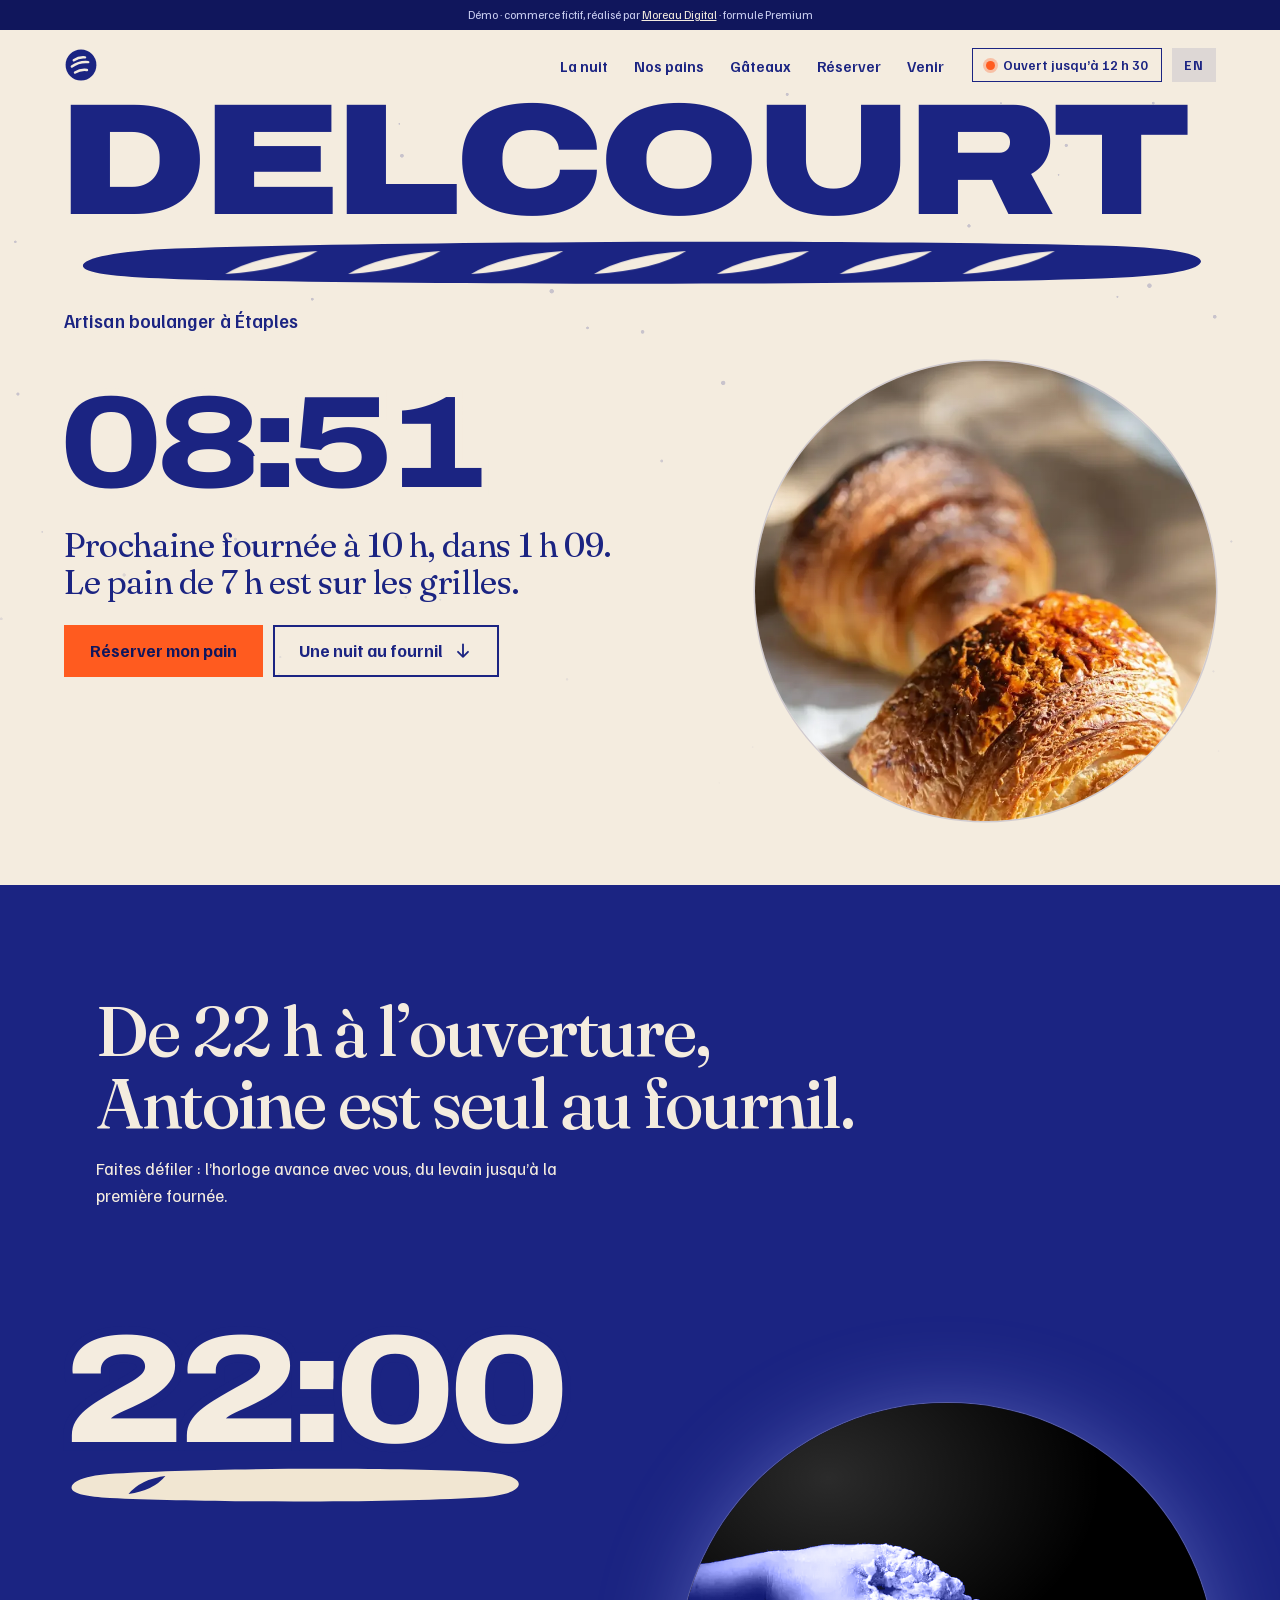
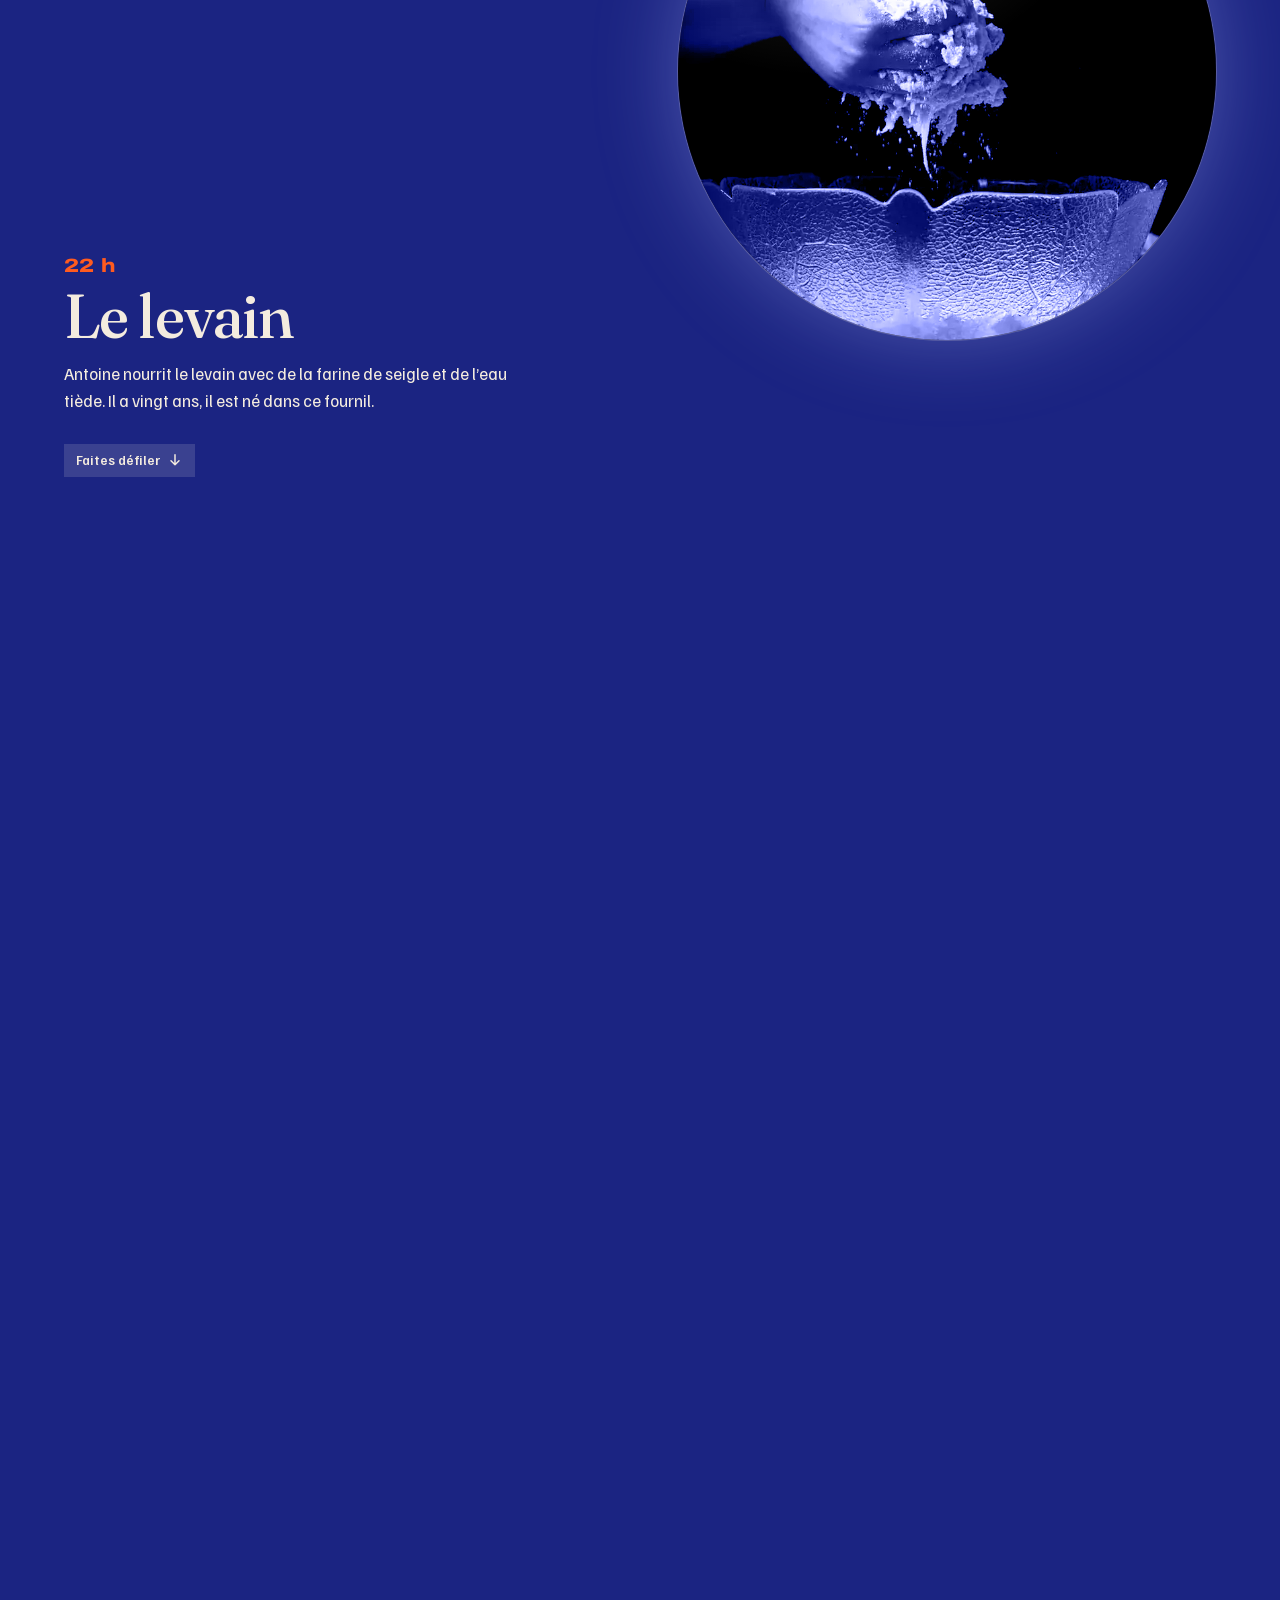
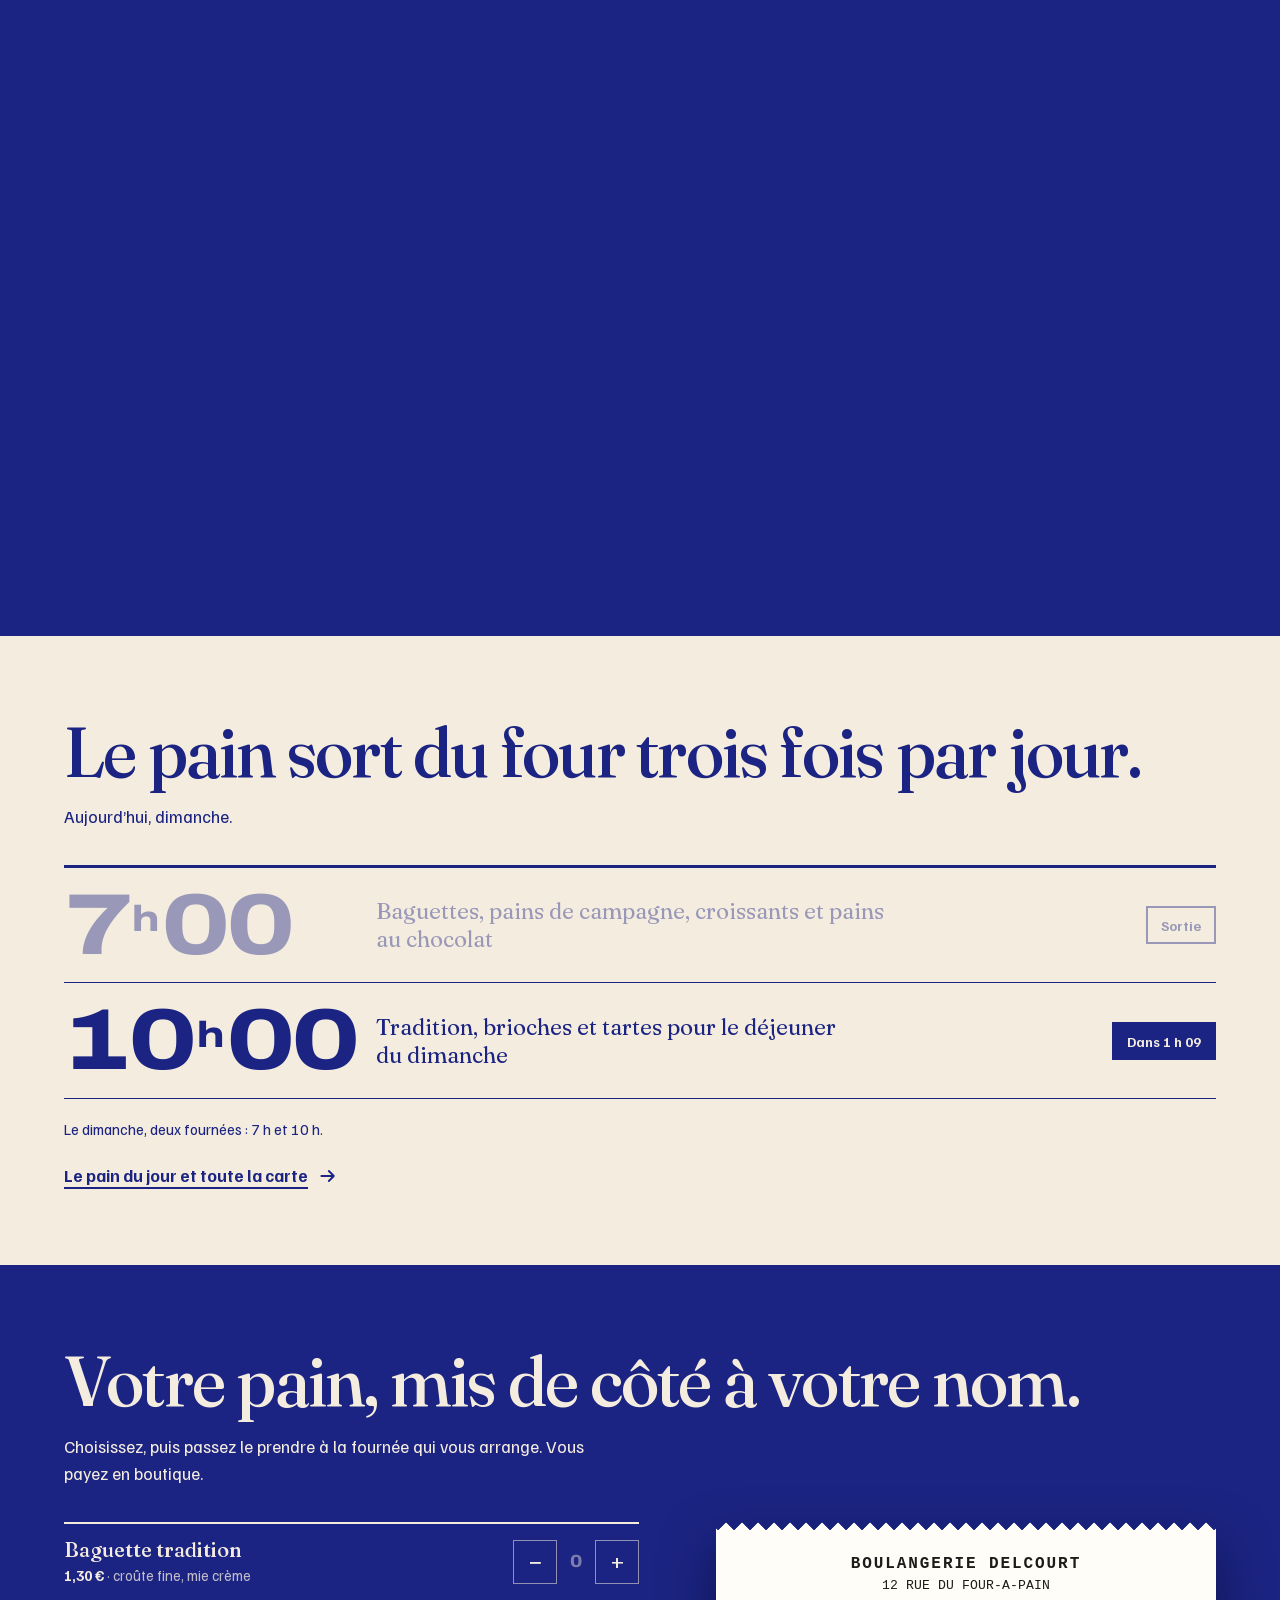
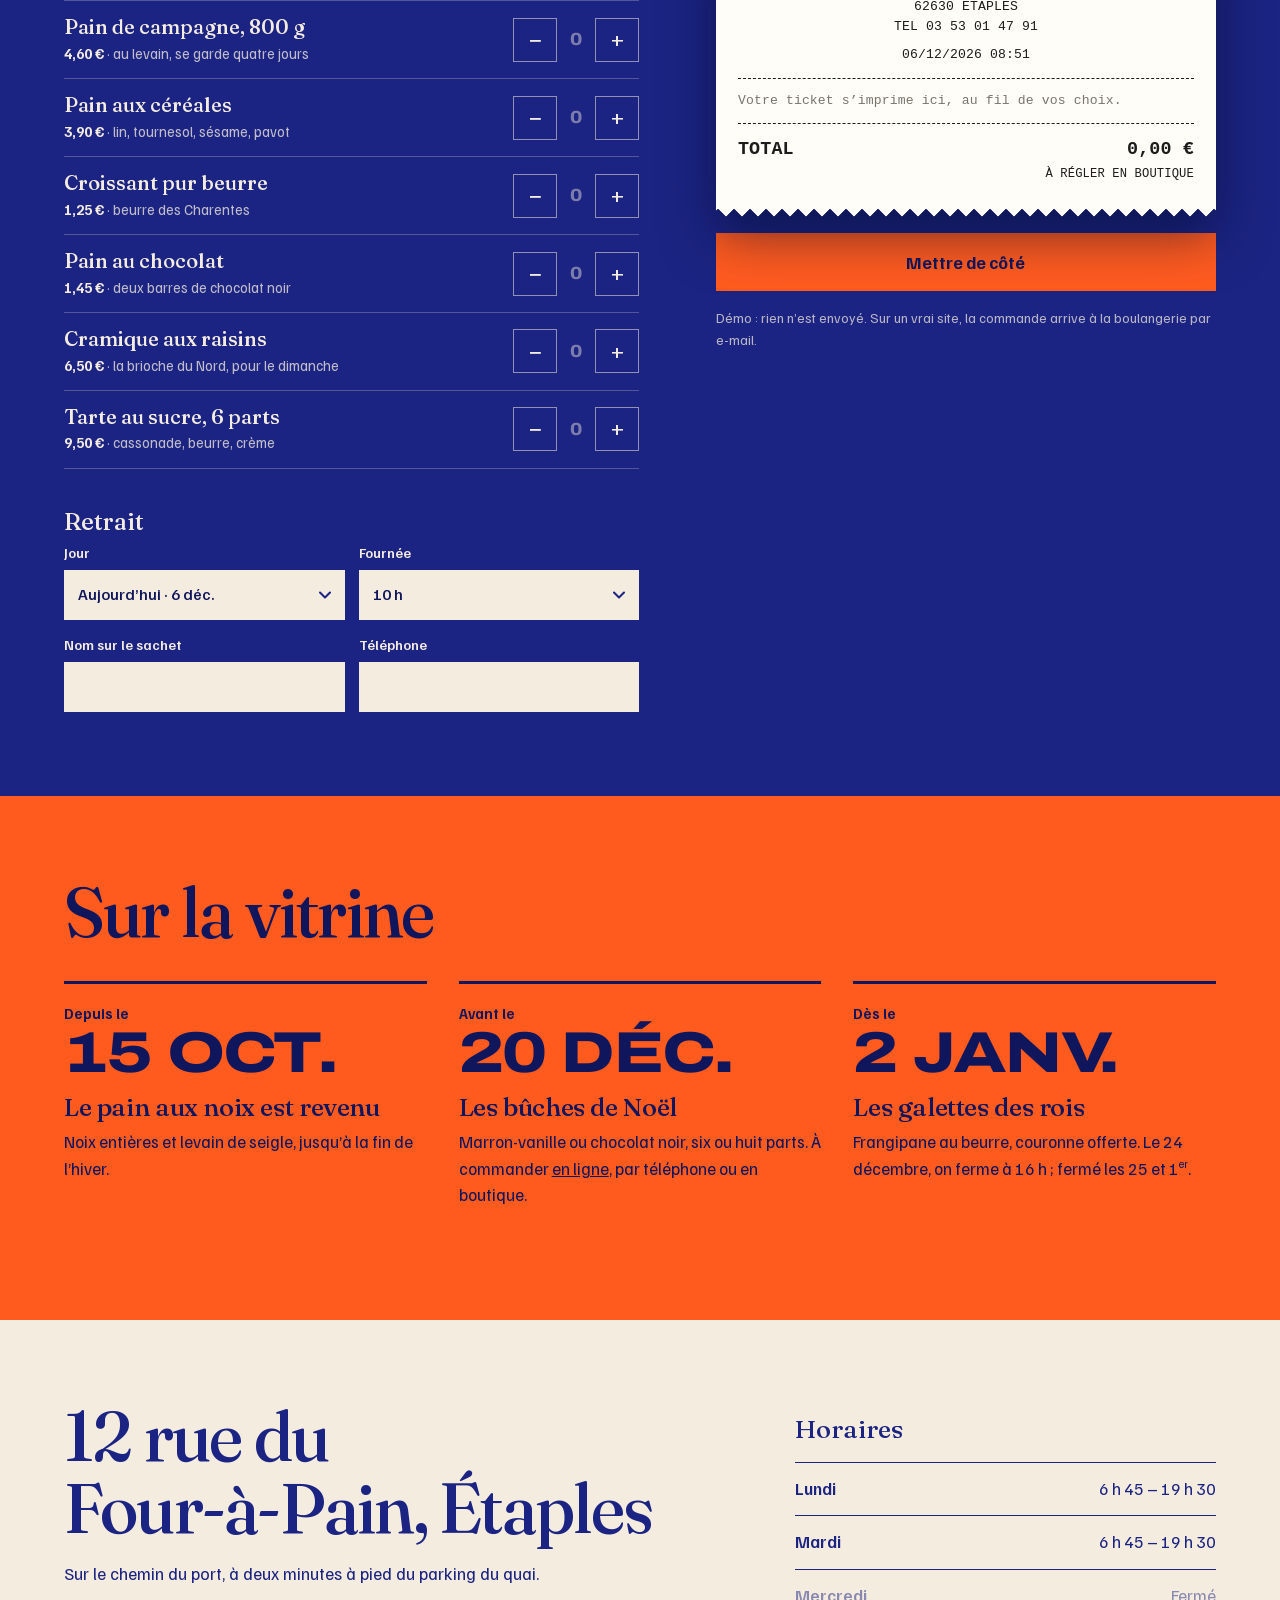
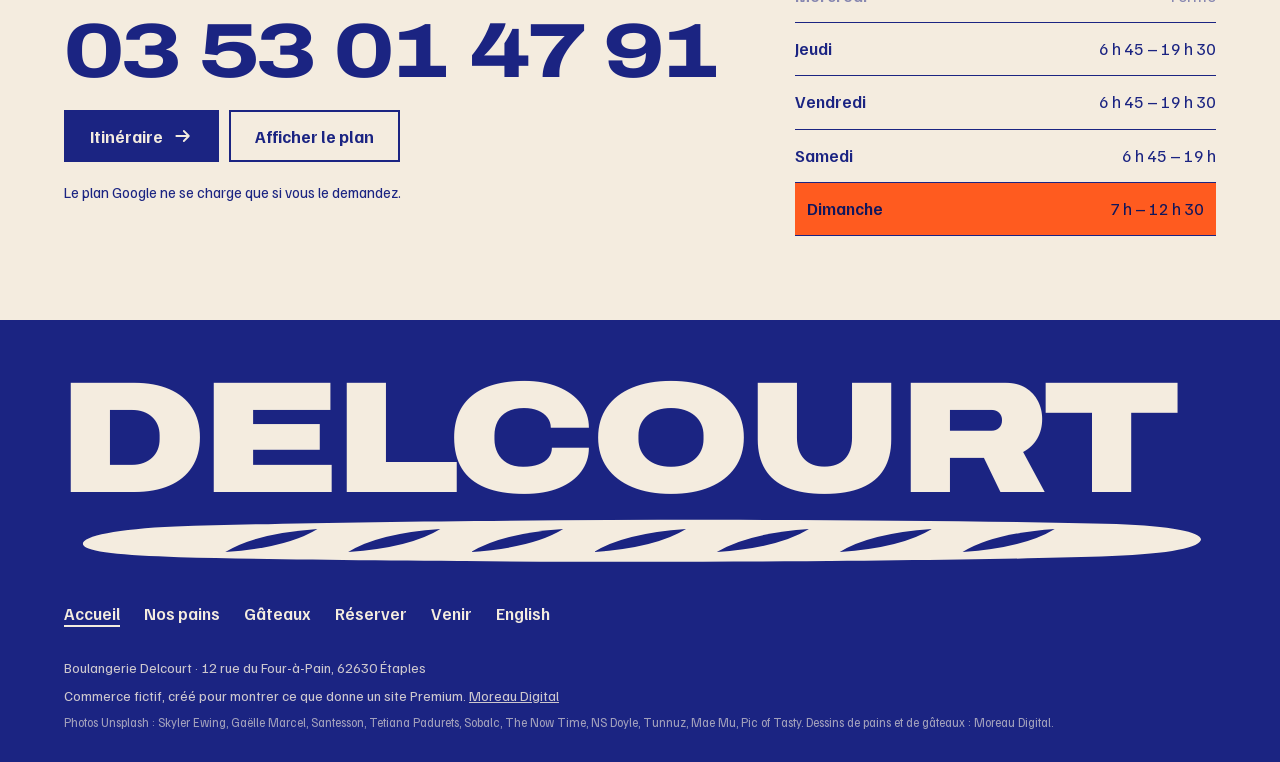
==== commit dadcd112: "Pages Nos pains et Gâteaux, version anglaise dans en/ Nos pains : le pain du jour en onglets et la c" ====
--- a/index.html
+++ b/index.html
@@ -8,6 +8,8 @@
   <!-- Démo : commerce fictif, à ne pas indexer -->
   <meta name="robots" content="noindex, nofollow">
   <meta name="theme-color" content="#f4ecdf">
+  <link rel="alternate" hreflang="fr" href="https://julesmoreau62.github.io/demo-boulangerie/">
+  <link rel="alternate" hreflang="en" href="https://julesmoreau62.github.io/demo-boulangerie/en/">
   <link rel="preload" href="fonts/archivo.woff2" as="font" type="font/woff2" crossorigin>
   <link rel="preload" href="fonts/fraunces.woff2" as="font" type="font/woff2" crossorigin>
   <link rel="stylesheet" href="style.css">
@@ -30,16 +32,12 @@
     "@context": "https://schema.org",
     "@type": "Bakery",
     "name": "Boulangerie Delcourt",
-    "description": "Boulangerie-pâtisserie. Pain au levain pétri la nuit et cuit sur sole, viennoiseries pur beurre, tarte au sucre. Réservation en ligne.",
+    "description": "Boulangerie-pâtisserie. Pain au levain pétri la nuit et cuit sur sole, viennoiseries pur beurre, tarte au sucre. Réservation en ligne, gâteaux sur commande.",
+    "url": "https://julesmoreau62.github.io/demo-boulangerie/",
+    "hasMenu": "https://julesmoreau62.github.io/demo-boulangerie/pains.html",
     "telephone": "+33353014791",
     "priceRange": "€",
-    "address": {
-      "@type": "PostalAddress",
-      "streetAddress": "12 rue du Four-à-Pain",
-      "postalCode": "62630",
-      "addressLocality": "Étaples",
-      "addressCountry": "FR"
-    },
+    "address": { "@type": "PostalAddress", "streetAddress": "12 rue du Four-à-Pain", "postalCode": "62630", "addressLocality": "Étaples", "addressCountry": "FR" },
     "openingHoursSpecification": [
       { "@type": "OpeningHoursSpecification", "dayOfWeek": ["Monday", "Tuesday", "Thursday", "Friday"], "opens": "06:45", "closes": "19:30" },
       { "@type": "OpeningHoursSpecification", "dayOfWeek": "Saturday", "opens": "06:45", "closes": "19:00" },
@@ -64,20 +62,23 @@
     <symbol id="i-tel" viewBox="0 0 24 24"><path fill="currentColor" d="M6.6 10.8a15.1 15.1 0 0 0 6.6 6.6l2.2-2.2a1 1 0 0 1 1-.25 11.4 11.4 0 0 0 3.6.57 1 1 0 0 1 1 1V20a1 1 0 0 1-1 1A17 17 0 0 1 3 4a1 1 0 0 1 1-1h3.5a1 1 0 0 1 1 1c0 1.25.2 2.45.57 3.57a1 1 0 0 1-.25 1z"/></symbol>
     <symbol id="i-fleche" viewBox="0 0 24 24"><path d="M4 12h15M13 6l6 6-6 6" fill="none" stroke="currentColor" stroke-width="2.2" stroke-linecap="round" stroke-linejoin="round"/></symbol>
     <symbol id="i-bas" viewBox="0 0 24 24"><path d="M12 4v15M6 13l6 6 6-6" fill="none" stroke="currentColor" stroke-width="2.2" stroke-linecap="round" stroke-linejoin="round"/></symbol>
+    <symbol id="i-menu" viewBox="0 0 24 24"><path d="M4 6.5h16M4 12h16M4 17.5h16" fill="none" stroke="currentColor" stroke-width="2.2"/></symbol>
+    <symbol id="i-fermer" viewBox="0 0 24 24"><path d="M5.5 5.5l13 13M18.5 5.5l-13 13" fill="none" stroke="currentColor" stroke-width="2.2"/></symbol>
   </svg>
 
-  <p class="bandeau-demo"><span data-en="Demo · fictional business, made by">Démo · commerce fictif, réalisé par</span> <a href="https://moreaudigital.fr/">Moreau Digital</a> <span data-en="· Premium plan">· formule Premium</span></p>
+  <p class="bandeau-demo">Démo · commerce fictif, réalisé par <a href="https://moreaudigital.fr/">Moreau Digital</a> · formule Premium</p>
 
   <header class="barre">
-    <a class="barre__marque" href="#haut"><svg aria-hidden="true"><use href="#marque"/></svg><span class="visuellement-cache" data-en="Delcourt, back to top">Delcourt, haut de page</span></a>
-    <nav class="barre__nav" aria-label="Sections" data-en-label="Sections">
-      <a href="#nuit" data-en="The night">La nuit</a>
-      <a href="#fournees" data-en="Batches">Fournées</a>
-      <a href="#reserver" data-en="Reserve">Réserver</a>
-      <a href="#venir" data-en="Visit">Venir</a>
+    <a class="barre__marque" href="#haut"><svg aria-hidden="true"><use href="#marque"/></svg><span class="visuellement-cache">Delcourt, haut de page</span></a>
+    <nav class="barre__nav" aria-label="Pages du site">
+      <a href="#nuit">La nuit</a>
+      <a href="pains.html">Nos pains</a>
+      <a href="gateaux.html">Gâteaux</a>
+      <a href="#reserver">Réserver</a>
+      <a href="#venir">Venir</a>
     </nav>
     <p class="etat" data-etat hidden><span class="etat__point" aria-hidden="true"></span><span data-etat-texte></span></p>
-    <button class="langue" type="button" data-langue aria-label="Switch to English" lang="en">EN</button>
+    <a class="langue" href="en/index.html" hreflang="en" lang="en" aria-label="English version">EN</a>
   </header>
 
   <main id="haut">
@@ -96,7 +97,7 @@
           <path class="baguette__grigne" style="--i:5" d="M404 58Q419.6 28.8 452 22Q436.4 51.2 404 58Z"/>
           <path class="baguette__grigne" style="--i:6" d="M468 58Q483.6 28.8 516 22Q500.4 51.2 468 58Z"/>
         </svg>
-        <span class="enseigne__metier" data-en="Artisan baker in Étaples">Artisan boulanger à Étaples</span>
+        <span class="enseigne__metier">Artisan boulanger à Étaples</span>
       </h1>
 
       <div class="maintenant__scene">
@@ -110,8 +111,8 @@
       <div class="maintenant__mots">
         <p class="maintenant__phrase" data-phrase>Le pain sort du four à 6&nbsp;h&nbsp;45, 11&nbsp;h&nbsp;30 et 17&nbsp;h. Antoine le prépare la nuit.</p>
         <div class="actions">
-          <a class="bouton bouton--four" href="#reserver" data-en="Reserve my bread">Réserver mon pain</a>
-          <a class="bouton bouton--trait" href="#nuit"><span data-en="A night at the bakery">Une nuit au fournil</span><svg class="icone" aria-hidden="true"><use href="#i-bas"/></svg></a>
+          <a class="bouton bouton--four" href="#reserver">Réserver mon pain</a>
+          <a class="bouton bouton--trait" href="#nuit"><span>Une nuit au fournil</span><svg class="icone" aria-hidden="true"><use href="#i-bas"/></svg></a>
         </div>
       </div>
     </section>
@@ -119,8 +120,8 @@
     <!-- La nuit : de 22 h à l'ouverture. Au défilement, l'horloge avance et le ciel s'éclaircit. -->
     <section class="nuit" id="nuit" aria-labelledby="nuit-titre" data-nuit>
       <div class="nuit__intro">
-        <h2 id="nuit-titre" class="titre" data-en="From 10 pm until opening time, Antoine is alone at the bakery.">De 22&nbsp;h à l’ouverture, Antoine est seul au fournil.</h2>
-        <p class="chapo" data-en="Scroll down: the clock moves with you, from the starter to the first batch.">Faites défiler&nbsp;: l’horloge avance avec vous, du levain jusqu’à la première fournée.</p>
+        <h2 id="nuit-titre" class="titre">De 22&nbsp;h à l’ouverture, Antoine est seul au fournil.</h2>
+        <p class="chapo">Faites défiler&nbsp;: l’horloge avance avec vous, du levain jusqu’à la première fournée.</p>
       </div>
 
       <div class="nuit__piste" data-piste>
@@ -143,61 +144,61 @@
               <span class="hublot etape__hublot"><img src="photos/rond-levain-480.webp" srcset="photos/rond-levain-480.webp 480w, photos/rond-levain-800.webp 800w" sizes="(min-width: 900px) 42vw, 70vw" width="480" height="480" loading="lazy" alt="Une main laisse tomber du levain dans un saladier en verre"></span>
               <div class="etape__mots">
                 <p class="etape__heure">22&nbsp;h</p>
-                <h3 class="etape__titre" data-en="The starter">Le levain</h3>
-                <p class="etape__texte" data-en="Antoine feeds the sourdough starter with rye flour and warm water. It is twenty years old and was born in this bakehouse.">Antoine nourrit le levain avec de la farine de seigle et de l’eau tiède. Il a vingt ans, il est né dans ce fournil.</p>
+                <h3 class="etape__titre">Le levain</h3>
+                <p class="etape__texte">Antoine nourrit le levain avec de la farine de seigle et de l’eau tiède. Il a vingt ans, il est né dans ce fournil.</p>
               </div>
             </li>
             <li class="etape" data-t="90">
               <span class="hublot etape__hublot"><img src="photos/rond-petrissage-480.webp" srcset="photos/rond-petrissage-480.webp 480w, photos/rond-petrissage-800.webp 800w" sizes="(min-width: 900px) 42vw, 70vw" width="480" height="480" loading="lazy" alt="Deux mains pétrissent une boule de pâte sur un plan fariné"></span>
               <div class="etape__mots">
                 <p class="etape__heure">23&nbsp;h&nbsp;30</p>
-                <h3 class="etape__titre" data-en="Mixing">Le pétrissage</h3>
-                <p class="etape__texte" data-en="Flour from a mill forty kilometres away, water, salt, starter. The mixer turns slowly so the dough stays cool, then the dough rests until 2 am.">Farine d’un moulin à quarante kilomètres, eau, sel, levain. Le pétrin tourne lentement pour ne pas chauffer la pâte, qui repose ensuite jusqu’à 2&nbsp;h.</p>
+                <h3 class="etape__titre">Le pétrissage</h3>
+                <p class="etape__texte">Farine d’un moulin à quarante kilomètres, eau, sel, levain. Le pétrin tourne lentement pour ne pas chauffer la pâte, qui repose ensuite jusqu’à 2&nbsp;h.</p>
               </div>
             </li>
             <li class="etape" data-t="270">
               <span class="hublot etape__hublot"><img src="photos/rond-faconnage-480.webp" srcset="photos/rond-faconnage-480.webp 480w, photos/rond-faconnage-534.webp 534w" sizes="(min-width: 900px) 42vw, 70vw" width="480" height="480" loading="lazy" alt="Un boulanger façonne des baguettes alignées sur une plaque"></span>
               <div class="etape__mots">
                 <p class="etape__heure">2&nbsp;h&nbsp;30</p>
-                <h3 class="etape__titre" data-en="Shaping">Le façonnage</h3>
-                <p class="etape__texte" data-en="Four hundred baguettes, rolled by hand one at a time, then laid in the folds of a linen cloth.">Quatre cents baguettes, roulées à la main une par une, puis couchées dans les plis d’une toile de lin.</p>
+                <h3 class="etape__titre">Le façonnage</h3>
+                <p class="etape__texte">Quatre cents baguettes, roulées à la main une par une, puis couchées dans les plis d’une toile de lin.</p>
               </div>
             </li>
             <li class="etape" data-t="375">
               <span class="hublot etape__hublot"><img src="photos/rond-lame-480.webp" srcset="photos/rond-lame-480.webp 480w, photos/rond-lame-800.webp 800w" sizes="(min-width: 900px) 42vw, 70vw" width="480" height="480" loading="lazy" alt="Un nuage de farine tombe des mains du boulanger sur une miche"></span>
               <div class="etape__mots">
                 <p class="etape__heure">4&nbsp;h&nbsp;15</p>
-                <h3 class="etape__titre" data-en="The blade">Le coup de lame</h3>
-                <p class="etape__texte" data-en="A veil of flour, then five cuts on each baguette. In the oven they will open up into ears: the grigne.">Un voile de farine, puis cinq entailles sur chaque baguette. Dans le four, elles s’ouvriront en oreilles&nbsp;: c’est la grigne.</p>
+                <h3 class="etape__titre">Le coup de lame</h3>
+                <p class="etape__texte">Un voile de farine, puis cinq entailles sur chaque baguette. Dans le four, elles s’ouvriront en oreilles&nbsp;: c’est la grigne.</p>
               </div>
             </li>
             <li class="etape etape--four" data-t="420">
-              <span class="hublot etape__hublot" role="img" aria-label="La porte vitrée du four, rouge de chaleur" data-en-label="The oven window, glowing red"><span class="feu"></span></span>
+              <span class="hublot etape__hublot" role="img" aria-label="La porte vitrée du four, rouge de chaleur"><span class="feu"></span></span>
               <div class="etape__mots">
                 <p class="etape__heure">5&nbsp;h</p>
-                <h3 class="etape__titre" data-en="Into the oven">Au four</h3>
-                <p class="etape__texte" data-en="A stone-deck oven at 250 °C, twenty-two minutes for a baguette. Outside, the street already smells of bread.">Un four à sole à 250&nbsp;°C, vingt-deux minutes pour une baguette. Dehors, la rue sent déjà le pain.</p>
+                <h3 class="etape__titre">Au four</h3>
+                <p class="etape__texte">Un four à sole à 250&nbsp;°C, vingt-deux minutes pour une baguette. Dehors, la rue sent déjà le pain.</p>
               </div>
             </li>
             <li class="etape etape--couleur" data-t="465">
               <span class="hublot etape__hublot"><img src="photos/rond-defournement-480.webp" srcset="photos/rond-defournement-480.webp 480w, photos/rond-defournement-800.webp 800w" sizes="(min-width: 900px) 42vw, 70vw" width="480" height="480" loading="lazy" alt="Des miches tout juste cuites refroidissent sur un chariot à grilles"></span>
               <div class="etape__mots">
                 <p class="etape__heure">5&nbsp;h&nbsp;45</p>
-                <h3 class="etape__titre" data-en="Out of the oven">Le défournement</h3>
-                <p class="etape__texte" data-en="The bread sings as it cools: the crust crackles. It only goes into a bag once it is warm, not hot.">Le pain chante en refroidissant&nbsp;: la croûte craque. On ne le met en sachet qu’une fois tiède.</p>
+                <h3 class="etape__titre">Le défournement</h3>
+                <p class="etape__texte">Le pain chante en refroidissant&nbsp;: la croûte craque. On ne le met en sachet qu’une fois tiède.</p>
               </div>
             </li>
             <li class="etape etape--couleur" data-t="525">
               <span class="hublot etape__hublot"><img src="photos/rond-ouverture-480.webp" srcset="photos/rond-ouverture-480.webp 480w, photos/rond-ouverture-800.webp 800w" sizes="(min-width: 900px) 42vw, 70vw" width="480" height="480" loading="lazy" alt="L’enseigne dorée « Boulangerie » au-dessus de la vitrine"></span>
               <div class="etape__mots">
                 <p class="etape__heure">6&nbsp;h&nbsp;45</p>
-                <h3 class="etape__titre" data-en="We open">On ouvre</h3>
-                <p class="etape__texte" data-en="Claire raises the shutter. First batch: baguettes, country loaves, croissants and pains au chocolat.">Claire lève le rideau. Première fournée&nbsp;: baguettes, pains de campagne, croissants et pains au chocolat.</p>
+                <h3 class="etape__titre">On ouvre</h3>
+                <p class="etape__texte">Claire lève le rideau. Première fournée&nbsp;: baguettes, pains de campagne, croissants et pains au chocolat.</p>
               </div>
             </li>
           </ol>
 
-          <p class="nuit__indice" aria-hidden="true"><span data-en="Scroll">Faites défiler</span><svg class="icone" aria-hidden="true"><use href="#i-bas"/></svg></p>
+          <p class="nuit__indice" aria-hidden="true"><span>Faites défiler</span><svg class="icone" aria-hidden="true"><use href="#i-bas"/></svg></p>
         </div>
       </div>
     </section>
@@ -205,14 +206,15 @@
     <!-- Les fournées du jour : rempli en direct par app.js -->
     <section class="fournees" id="fournees" aria-labelledby="fournees-titre">
       <div class="contenu">
-        <h2 id="fournees-titre" class="titre" data-en="Bread comes out of the oven three times a day.">Le pain sort du four trois fois par jour.</h2>
-        <p class="chapo" data-tableau-jour data-en="Monday to Saturday, closed on Wednesdays.">Du lundi au samedi, sauf le mercredi.</p>
+        <h2 id="fournees-titre" class="titre">Le pain sort du four trois fois par jour.</h2>
+        <p class="chapo" data-tableau-jour>Du lundi au samedi, sauf le mercredi.</p>
         <ol class="tableau" data-tableau>
           <li class="tableau__ligne"><span class="tableau__heure">6<span class="tableau__h">h</span>45</span><span class="tableau__quoi">Baguettes, pains de campagne, croissants et pains au chocolat</span></li>
           <li class="tableau__ligne"><span class="tableau__heure">11<span class="tableau__h">h</span>30</span><span class="tableau__quoi">Tradition et ficelles, pour les sandwichs du midi</span></li>
           <li class="tableau__ligne"><span class="tableau__heure">17<span class="tableau__h">h</span>00</span><span class="tableau__quoi">Tradition, pain du soir et tarte au sucre encore tiède</span></li>
         </ol>
-        <p class="note" data-en="On Sundays, two batches: 7 am and 10 am.">Le dimanche, deux fournées&nbsp;: 7&nbsp;h et 10&nbsp;h.</p>
+        <p class="note">Le dimanche, deux fournées&nbsp;: 7&nbsp;h et 10&nbsp;h.</p>
+        <a class="lien-fleche" href="pains.html">Le pain du jour et toute la carte<svg class="icone" aria-hidden="true"><use href="#i-fleche"/></svg></a>
       </div>
     </section>
 
@@ -220,64 +222,64 @@
     <section class="reserver" id="reserver" aria-labelledby="reserver-titre">
       <div class="contenu reserver__grille">
         <div class="reserver__tete">
-          <h2 id="reserver-titre" class="titre" data-en="Your bread, set aside under your name.">Votre pain, mis de côté à votre nom.</h2>
-          <p class="chapo" data-en="Choose, then pick it up at the batch that suits you. You pay in the shop.">Choisissez, puis passez le prendre à la fournée qui vous arrange. Vous payez en boutique.</p>
+          <h2 id="reserver-titre" class="titre">Votre pain, mis de côté à votre nom.</h2>
+          <p class="chapo">Choisissez, puis passez le prendre à la fournée qui vous arrange. Vous payez en boutique.</p>
         </div>
 
         <form class="commande" data-commande novalidate>
           <fieldset class="commande__choix" data-choix>
-            <legend class="visuellement-cache" data-en="Products">Produits</legend>
+            <legend class="visuellement-cache">Produits</legend>
             <ul class="produits">
               <li class="produit" data-id="tradition" data-prix="1.30">
-                <p class="produit__nom" data-en="Traditional baguette">Baguette tradition</p>
-                <p class="produit__detail"><span class="produit__prix" data-prix-texte>1,30&nbsp;€</span> <span data-en="· thin crust, creamy crumb">· croûte fine, mie crème</span></p>
-                <div class="pas"><button type="button" data-moins aria-label="Retirer une baguette tradition" data-en-label="Remove a traditional baguette">−</button><output data-qte>0</output><button type="button" data-plus aria-label="Ajouter une baguette tradition" data-en-label="Add a traditional baguette">+</button></div>
+                <p class="produit__nom">Baguette tradition</p>
+                <p class="produit__detail"><span class="produit__prix" data-prix-texte>1,30&nbsp;€</span> <span>· croûte fine, mie crème</span></p>
+                <div class="pas"><button type="button" data-moins aria-label="Retirer une baguette tradition">−</button><output data-qte>0</output><button type="button" data-plus aria-label="Ajouter une baguette tradition">+</button></div>
               </li>
               <li class="produit" data-id="campagne" data-prix="4.60">
-                <p class="produit__nom" data-en="Sourdough country loaf, 800 g">Pain de campagne, 800&nbsp;g</p>
-                <p class="produit__detail"><span class="produit__prix" data-prix-texte>4,60&nbsp;€</span> <span data-en="· sourdough, keeps four days">· au levain, se garde quatre jours</span></p>
-                <div class="pas"><button type="button" data-moins aria-label="Retirer un pain de campagne" data-en-label="Remove a country loaf">−</button><output data-qte>0</output><button type="button" data-plus aria-label="Ajouter un pain de campagne" data-en-label="Add a country loaf">+</button></div>
+                <p class="produit__nom">Pain de campagne, 800&nbsp;g</p>
+                <p class="produit__detail"><span class="produit__prix" data-prix-texte>4,60&nbsp;€</span> <span>· au levain, se garde quatre jours</span></p>
+                <div class="pas"><button type="button" data-moins aria-label="Retirer un pain de campagne">−</button><output data-qte>0</output><button type="button" data-plus aria-label="Ajouter un pain de campagne">+</button></div>
               </li>
               <li class="produit" data-id="cereales" data-prix="3.90">
-                <p class="produit__nom" data-en="Seeded loaf">Pain aux céréales</p>
-                <p class="produit__detail"><span class="produit__prix" data-prix-texte>3,90&nbsp;€</span> <span data-en="· flax, sunflower, sesame, poppy">· lin, tournesol, sésame, pavot</span></p>
-                <div class="pas"><button type="button" data-moins aria-label="Retirer un pain aux céréales" data-en-label="Remove a seeded loaf">−</button><output data-qte>0</output><button type="button" data-plus aria-label="Ajouter un pain aux céréales" data-en-label="Add a seeded loaf">+</button></div>
+                <p class="produit__nom">Pain aux céréales</p>
+                <p class="produit__detail"><span class="produit__prix" data-prix-texte>3,90&nbsp;€</span> <span>· lin, tournesol, sésame, pavot</span></p>
+                <div class="pas"><button type="button" data-moins aria-label="Retirer un pain aux céréales">−</button><output data-qte>0</output><button type="button" data-plus aria-label="Ajouter un pain aux céréales">+</button></div>
               </li>
               <li class="produit" data-id="croissant" data-prix="1.25">
-                <p class="produit__nom" data-en="Butter croissant">Croissant pur beurre</p>
-                <p class="produit__detail"><span class="produit__prix" data-prix-texte>1,25&nbsp;€</span> <span data-en="· Charentes butter">· beurre des Charentes</span></p>
-                <div class="pas"><button type="button" data-moins aria-label="Retirer un croissant" data-en-label="Remove a croissant">−</button><output data-qte>0</output><button type="button" data-plus aria-label="Ajouter un croissant" data-en-label="Add a croissant">+</button></div>
+                <p class="produit__nom">Croissant pur beurre</p>
+                <p class="produit__detail"><span class="produit__prix" data-prix-texte>1,25&nbsp;€</span> <span>· beurre des Charentes</span></p>
+                <div class="pas"><button type="button" data-moins aria-label="Retirer un croissant">−</button><output data-qte>0</output><button type="button" data-plus aria-label="Ajouter un croissant">+</button></div>
               </li>
               <li class="produit" data-id="chocolat" data-prix="1.45">
                 <p class="produit__nom">Pain au chocolat</p>
-                <p class="produit__detail"><span class="produit__prix" data-prix-texte>1,45&nbsp;€</span> <span data-en="· two dark chocolate sticks">· deux barres de chocolat noir</span></p>
-                <div class="pas"><button type="button" data-moins aria-label="Retirer un pain au chocolat" data-en-label="Remove a pain au chocolat">−</button><output data-qte>0</output><button type="button" data-plus aria-label="Ajouter un pain au chocolat" data-en-label="Add a pain au chocolat">+</button></div>
+                <p class="produit__detail"><span class="produit__prix" data-prix-texte>1,45&nbsp;€</span> <span>· deux barres de chocolat noir</span></p>
+                <div class="pas"><button type="button" data-moins aria-label="Retirer un pain au chocolat">−</button><output data-qte>0</output><button type="button" data-plus aria-label="Ajouter un pain au chocolat">+</button></div>
               </li>
               <li class="produit" data-id="cramique" data-prix="6.50">
-                <p class="produit__nom" data-en="Cramique, raisin brioche">Cramique aux raisins</p>
-                <p class="produit__detail"><span class="produit__prix" data-prix-texte>6,50&nbsp;€</span> <span data-en="· the northern Sunday brioche">· la brioche du Nord, pour le dimanche</span></p>
-                <div class="pas"><button type="button" data-moins aria-label="Retirer une cramique" data-en-label="Remove a cramique">−</button><output data-qte>0</output><button type="button" data-plus aria-label="Ajouter une cramique" data-en-label="Add a cramique">+</button></div>
+                <p class="produit__nom">Cramique aux raisins</p>
+                <p class="produit__detail"><span class="produit__prix" data-prix-texte>6,50&nbsp;€</span> <span>· la brioche du Nord, pour le dimanche</span></p>
+                <div class="pas"><button type="button" data-moins aria-label="Retirer une cramique">−</button><output data-qte>0</output><button type="button" data-plus aria-label="Ajouter une cramique">+</button></div>
               </li>
               <li class="produit" data-id="tarte" data-prix="9.50">
-                <p class="produit__nom" data-en="Sugar tart, serves 6">Tarte au sucre, 6&nbsp;parts</p>
-                <p class="produit__detail"><span class="produit__prix" data-prix-texte>9,50&nbsp;€</span> <span data-en="· brown sugar, butter, cream">· cassonade, beurre, crème</span></p>
-                <div class="pas"><button type="button" data-moins aria-label="Retirer une tarte au sucre" data-en-label="Remove a sugar tart">−</button><output data-qte>0</output><button type="button" data-plus aria-label="Ajouter une tarte au sucre" data-en-label="Add a sugar tart">+</button></div>
+                <p class="produit__nom">Tarte au sucre, 6&nbsp;parts</p>
+                <p class="produit__detail"><span class="produit__prix" data-prix-texte>9,50&nbsp;€</span> <span>· cassonade, beurre, crème</span></p>
+                <div class="pas"><button type="button" data-moins aria-label="Retirer une tarte au sucre">−</button><output data-qte>0</output><button type="button" data-plus aria-label="Ajouter une tarte au sucre">+</button></div>
               </li>
             </ul>
           </fieldset>
 
           <fieldset class="retrait" data-retrait>
-            <legend class="retrait__titre" data-en="Pick-up">Retrait</legend>
-            <label class="champ"><span data-en="Day">Jour</span>
+            <legend class="retrait__titre">Retrait</legend>
+            <label class="champ"><span>Jour</span>
               <select name="jour" data-jour></select>
             </label>
-            <label class="champ"><span data-en="Batch">Fournée</span>
+            <label class="champ"><span>Fournée</span>
               <select name="fournee" data-fournee></select>
             </label>
-            <label class="champ"><span data-en="Name on the bag">Nom sur le sachet</span>
+            <label class="champ"><span>Nom sur le sachet</span>
               <input name="nom" type="text" autocomplete="name" required>
             </label>
-            <label class="champ"><span data-en="Phone">Téléphone</span>
+            <label class="champ"><span>Téléphone</span>
               <input name="tel" type="tel" autocomplete="tel" inputmode="tel" required>
             </label>
           </fieldset>
@@ -290,26 +292,26 @@
                 <p class="ticket__date" data-ticket-date></p>
                 <hr>
                 <ul class="ticket__lignes" data-ticket-lignes></ul>
-                <p class="ticket__vide" data-ticket-vide data-en="Your ticket prints here as you choose.">Votre ticket s’imprime ici, au fil de vos choix.</p>
+                <p class="ticket__vide" data-ticket-vide>Votre ticket s’imprime ici, au fil de vos choix.</p>
                 <hr>
                 <p class="ticket__total"><span>TOTAL</span><strong data-total>0,00&nbsp;€</strong></p>
-                <p class="ticket__petit" data-en="PAY IN THE SHOP">À RÉGLER EN BOUTIQUE</p>
+                <p class="ticket__petit">À RÉGLER EN BOUTIQUE</p>
                 <div class="ticket__confirmation" data-confirmation hidden>
                   <hr>
-                  <p class="ticket__ligne"><span data-en="ORDER">COMMANDE</span><strong data-t-numero></strong></p>
-                  <p class="ticket__ligne"><span data-en="FOR">POUR</span><strong data-t-nom></strong></p>
-                  <p class="ticket__ligne"><span data-en="PICK-UP">RETRAIT</span><strong data-t-retrait></strong></p>
-                  <p class="ticket__merci" data-en="THANK YOU! WE KEEP IT WARM FOR YOU.">MERCI ! ON VOUS LE GARDE AU CHAUD.</p>
+                  <p class="ticket__ligne"><span>COMMANDE</span><strong data-t-numero></strong></p>
+                  <p class="ticket__ligne"><span>POUR</span><strong data-t-nom></strong></p>
+                  <p class="ticket__ligne"><span>RETRAIT</span><strong data-t-retrait></strong></p>
+                  <p class="ticket__merci">MERCI ! ON VOUS LE GARDE AU CHAUD.</p>
                   <span class="ticket__code" aria-hidden="true"></span>
-                  <span class="tampon" aria-hidden="true" data-en="Set aside">Mis de côté</span>
+                  <span class="tampon" aria-hidden="true">Mis de côté</span>
                 </div>
               </div>
             </div>
 
             <p class="erreur" data-erreur role="alert" hidden></p>
-            <button class="bouton bouton--four bouton--large" type="submit" data-envoyer data-en="Set it aside">Mettre de côté</button>
-            <button class="bouton bouton--trait bouton--large" type="button" data-nouvelle hidden data-en="New order">Nouvelle commande</button>
-            <p class="note-demo" data-en="Demo: nothing is sent. On a real site, the order reaches the bakery by email.">Démo&nbsp;: rien n’est envoyé. Sur un vrai site, la commande arrive à la boulangerie par e-mail.</p>
+            <button class="bouton bouton--four bouton--large" type="submit" data-envoyer>Mettre de côté</button>
+            <button class="bouton bouton--trait bouton--large" type="button" data-nouvelle hidden>Nouvelle commande</button>
+            <p class="note-demo">Démo&nbsp;: rien n’est envoyé. Sur un vrai site, la commande arrive à la boulangerie par e-mail.</p>
           </div>
         </form>
       </div>
@@ -318,22 +320,22 @@
     <!-- La vitrine : les annonces du moment -->
     <section class="vitrine" id="vitrine" aria-labelledby="vitrine-titre">
       <div class="contenu">
-        <h2 id="vitrine-titre" class="titre" data-en="In the window">Sur la vitrine</h2>
+        <h2 id="vitrine-titre" class="titre">Sur la vitrine</h2>
         <ul class="affiches">
           <li class="affiche">
-            <p class="affiche__date"><small data-en="Since">Depuis le</small> <span data-en="Oct 15">15 oct.</span></p>
-            <h3 class="affiche__titre" data-en="Walnut bread is back">Le pain aux noix est revenu</h3>
-            <p data-en="Whole walnuts and rye sourdough, until the end of winter.">Noix entières et levain de seigle, jusqu’à la fin de l’hiver.</p>
+            <p class="affiche__date"><small>Depuis le</small> <span>15 oct.</span></p>
+            <h3 class="affiche__titre">Le pain aux noix est revenu</h3>
+            <p>Noix entières et levain de seigle, jusqu’à la fin de l’hiver.</p>
           </li>
           <li class="affiche">
-            <p class="affiche__date"><small data-en="Order by">Avant le</small> <span data-en="Dec 20">20 déc.</span></p>
-            <h3 class="affiche__titre" data-en="Christmas logs">Les bûches de Noël</h3>
-            <p data-en="Chestnut and vanilla, or dark chocolate. Six or eight slices, to order by phone or in the shop.">Marron-vanille ou chocolat noir, six ou huit parts. À commander par téléphone ou en boutique.</p>
+            <p class="affiche__date"><small>Avant le</small> <span>20 déc.</span></p>
+            <h3 class="affiche__titre">Les bûches de Noël</h3>
+            <p>Marron-vanille ou chocolat noir, six ou huit parts. À commander <a href="gateaux.html#bon">en ligne</a>, par téléphone ou en boutique.</p>
           </li>
           <li class="affiche">
-            <p class="affiche__date"><small data-en="From">Dès le</small> <span data-en="Jan 2">2 janv.</span></p>
-            <h3 class="affiche__titre" data-en="Galettes des rois">Les galettes des rois</h3>
-            <p data-en="Butter frangipane, paper crown included. On December 24 we close at 4 pm; closed on the 25th and the 1st.">Frangipane au beurre, couronne offerte. Le 24 décembre, on ferme à 16&nbsp;h&nbsp;; fermé les 25 et 1<sup>er</sup>.</p>
+            <p class="affiche__date"><small>Dès le</small> <span>2 janv.</span></p>
+            <h3 class="affiche__titre">Les galettes des rois</h3>
+            <p>Frangipane au beurre, couronne offerte. Le 24 décembre, on ferme à 16&nbsp;h&nbsp;; fermé les 25 et 1<sup>er</sup>.</p>
           </li>
         </ul>
       </div>
@@ -344,26 +346,26 @@
       <div class="contenu venir__grille">
         <div class="venir__adresse">
           <h2 id="venir-titre" class="titre">12 rue du <span class="insecable">Four-à-Pain</span>, Étaples</h2>
-          <p class="chapo" data-en="On the way to the harbour, two minutes on foot from the quay car park.">Sur le chemin du port, à deux minutes à pied du parking du quai.</p>
-          <a class="numero" href="tel:+33353014791"><span class="visuellement-cache" data-en="Call">Appeler le</span> 03&nbsp;53&nbsp;01&nbsp;47&nbsp;91</a>
+          <p class="chapo">Sur le chemin du port, à deux minutes à pied du parking du quai.</p>
+          <a class="numero" href="tel:+33353014791"><span class="visuellement-cache">Appeler le</span> 03&nbsp;53&nbsp;01&nbsp;47&nbsp;91</a>
           <div class="actions">
-            <a class="bouton bouton--encre" href="https://www.google.com/maps/dir/?api=1&amp;destination=%C3%89taples%2062630" target="_blank" rel="noopener"><span data-en="Directions">Itinéraire</span><svg class="icone" aria-hidden="true"><use href="#i-fleche"/></svg></a>
-            <button class="bouton bouton--trait" type="button" data-plan data-en="Show the map">Afficher le plan</button>
+            <a class="bouton bouton--encre" href="https://www.google.com/maps/dir/?api=1&amp;destination=%C3%89taples%2062630" target="_blank" rel="noopener"><span>Itinéraire</span><svg class="icone" aria-hidden="true"><use href="#i-fleche"/></svg></a>
+            <button class="bouton bouton--trait" type="button" data-plan>Afficher le plan</button>
           </div>
-          <p class="note" data-plan-note data-en="The Google map only loads if you ask for it.">Le plan Google ne se charge que si vous le demandez.</p>
+          <p class="note" data-plan-note>Le plan Google ne se charge que si vous le demandez.</p>
           <div class="plan" data-plan-zone hidden></div>
         </div>
 
         <table class="horaires">
-          <caption class="horaires__titre" data-en="Opening hours">Horaires</caption>
+          <caption class="horaires__titre">Horaires</caption>
           <tbody>
-            <tr data-jour="1"><th scope="row" data-en="Monday">Lundi</th><td>6&nbsp;h&nbsp;45 – 19&nbsp;h&nbsp;30</td></tr>
-            <tr data-jour="2"><th scope="row" data-en="Tuesday">Mardi</th><td>6&nbsp;h&nbsp;45 – 19&nbsp;h&nbsp;30</td></tr>
-            <tr data-jour="3" class="horaires__ferme"><th scope="row" data-en="Wednesday">Mercredi</th><td data-en="Closed">Fermé</td></tr>
-            <tr data-jour="4"><th scope="row" data-en="Thursday">Jeudi</th><td>6&nbsp;h&nbsp;45 – 19&nbsp;h&nbsp;30</td></tr>
-            <tr data-jour="5"><th scope="row" data-en="Friday">Vendredi</th><td>6&nbsp;h&nbsp;45 – 19&nbsp;h&nbsp;30</td></tr>
-            <tr data-jour="6"><th scope="row" data-en="Saturday">Samedi</th><td>6&nbsp;h&nbsp;45 – 19&nbsp;h</td></tr>
-            <tr data-jour="0"><th scope="row" data-en="Sunday">Dimanche</th><td>7&nbsp;h – 12&nbsp;h&nbsp;30</td></tr>
+            <tr data-jour="1"><th scope="row">Lundi</th><td>6&nbsp;h&nbsp;45 – 19&nbsp;h&nbsp;30</td></tr>
+            <tr data-jour="2"><th scope="row">Mardi</th><td>6&nbsp;h&nbsp;45 – 19&nbsp;h&nbsp;30</td></tr>
+            <tr data-jour="3" class="horaires__ferme"><th scope="row">Mercredi</th><td>Fermé</td></tr>
+            <tr data-jour="4"><th scope="row">Jeudi</th><td>6&nbsp;h&nbsp;45 – 19&nbsp;h&nbsp;30</td></tr>
+            <tr data-jour="5"><th scope="row">Vendredi</th><td>6&nbsp;h&nbsp;45 – 19&nbsp;h&nbsp;30</td></tr>
+            <tr data-jour="6"><th scope="row">Samedi</th><td>6&nbsp;h&nbsp;45 – 19&nbsp;h</td></tr>
+            <tr data-jour="0"><th scope="row">Dimanche</th><td>7&nbsp;h – 12&nbsp;h&nbsp;30</td></tr>
           </tbody>
         </table>
       </div>
@@ -382,16 +384,54 @@
       <path class="baguette__grigne" style="--i:5" d="M404 58Q419.6 28.8 452 22Q436.4 51.2 404 58Z"/>
       <path class="baguette__grigne" style="--i:6" d="M468 58Q483.6 28.8 516 22Q500.4 51.2 468 58Z"/>
     </svg>
+    <nav class="pied__nav" id="pages" aria-label="Pages du site, en bas">
+      <a href="#haut" aria-current="page">Accueil</a>
+      <a href="pains.html">Nos pains</a>
+      <a href="gateaux.html">Gâteaux</a>
+      <a href="#reserver">Réserver</a>
+      <a href="#venir">Venir</a>
+      <a href="en/index.html" hreflang="en" lang="en">English</a>
+    </nav>
     <div class="pied__texte">
-      <p data-en="Boulangerie Delcourt · 12 rue du Four-à-Pain, 62630 Étaples">Boulangerie Delcourt · 12 rue du Four-à-Pain, 62630 Étaples</p>
-      <p><span data-en="Fictional business, made to show what a Premium site looks like.">Commerce fictif, créé pour montrer ce que donne un site Premium.</span> <a href="https://moreaudigital.fr/">Moreau Digital</a></p>
-      <p class="pied__credits"><span data-en="Photos on Unsplash:">Photos Unsplash&nbsp;:</span> Skyler Ewing, Gaëlle Marcel, Santesson, Tetiana Padurets, Sobalc, The Now Time, NS Doyle, Tunnuz, Mae Mu, Pic of Tasty.</p>
+      <p>Boulangerie Delcourt · 12 rue du Four-à-Pain, 62630 Étaples</p>
+      <p>Commerce fictif, créé pour montrer ce que donne un site Premium. <a href="https://moreaudigital.fr/">Moreau Digital</a></p>
+      <p class="pied__credits">Photos Unsplash&nbsp;: Skyler Ewing, Gaëlle Marcel, Santesson, Tetiana Padurets, Sobalc, The Now Time, NS Doyle, Tunnuz, Mae Mu, Pic of Tasty. Dessins de pains et de gâteaux&nbsp;: Moreau Digital.</p>
     </div>
   </footer>
 
-  <nav class="dock" aria-label="Actions rapides" data-en-label="Quick actions">
-    <a class="dock__lien" href="tel:+33353014791"><svg class="icone" aria-hidden="true"><use href="#i-tel"/></svg><span data-en="Call">Appeler</span></a>
+  <!-- Le menu sort de la barre du bas comme un sachet de boulangerie -->
+  <dialog class="sachet" id="menu" aria-labelledby="menu-titre">
+    <div class="sachet__papier">
+      <div class="sachet__tete">
+        <p class="sachet__enseigne" id="menu-titre">Delcourt</p>
+        <button class="sachet__fermer" type="button" data-fermer aria-label="Fermer le menu"><svg class="icone" aria-hidden="true"><use href="#i-fermer"/></svg></button>
+      </div>
+      <svg class="baguette sachet__baguette" viewBox="0 0 600 80" preserveAspectRatio="none" aria-hidden="true" focusable="false">
+        <use class="baguette__corps" href="#baguette-corps"/>
+        <path class="baguette__grigne" style="--i:0" d="M84 58Q99.6 28.8 132 22Q116.4 51.2 84 58Z"/>
+        <path class="baguette__grigne" style="--i:1" d="M148 58Q163.6 28.8 196 22Q180.4 51.2 148 58Z"/>
+        <path class="baguette__grigne" style="--i:2" d="M212 58Q227.6 28.8 260 22Q244.4 51.2 212 58Z"/>
+        <path class="baguette__grigne" style="--i:3" d="M276 58Q291.6 28.8 324 22Q308.4 51.2 276 58Z"/>
+        <path class="baguette__grigne" style="--i:4" d="M340 58Q355.6 28.8 388 22Q372.4 51.2 340 58Z"/>
+        <path class="baguette__grigne" style="--i:5" d="M404 58Q419.6 28.8 452 22Q436.4 51.2 404 58Z"/>
+        <path class="baguette__grigne" style="--i:6" d="M468 58Q483.6 28.8 516 22Q500.4 51.2 468 58Z"/>
+      </svg>
+      <ul class="sachet__liste">
+        <li><a href="index.html" aria-current="page"><span class="sachet__page">Accueil</span><span class="sachet__quoi">Le fournil, à cette minute</span><svg class="icone" aria-hidden="true"><use href="#i-fleche"/></svg></a></li>
+        <li><a href="#nuit"><span class="sachet__page">La nuit au fournil</span><span class="sachet__quoi">De 22&nbsp;h à l’ouverture</span><svg class="icone" aria-hidden="true"><use href="#i-fleche"/></svg></a></li>
+        <li><a href="pains.html"><span class="sachet__page">Nos pains</span><span class="sachet__quoi">Le pain du jour, et tous les autres</span><svg class="icone" aria-hidden="true"><use href="#i-fleche"/></svg></a></li>
+        <li><a href="gateaux.html"><span class="sachet__page">Gâteaux</span><span class="sachet__quoi">Sur commande, pour vos fêtes</span><svg class="icone" aria-hidden="true"><use href="#i-fleche"/></svg></a></li>
+        <li><a href="#reserver"><span class="sachet__page">Réserver</span><span class="sachet__quoi">Votre pain mis de côté</span><svg class="icone" aria-hidden="true"><use href="#i-fleche"/></svg></a></li>
+        <li><a href="#venir"><span class="sachet__page">Venir</span><span class="sachet__quoi">Adresse, horaires, plan</span><svg class="icone" aria-hidden="true"><use href="#i-fleche"/></svg></a></li>
+      </ul>
+      <p class="sachet__pied"><a class="bouton bouton--encre" href="en/index.html" hreflang="en" lang="en">English version</a><a class="bouton bouton--trait" href="tel:+33353014791"><svg class="icone" aria-hidden="true"><use href="#i-tel"/></svg>03&nbsp;53&nbsp;01&nbsp;47&nbsp;91</a></p>
+    </div>
+  </dialog>
+
+  <nav class="dock" aria-label="Actions rapides">
+    <a class="dock__lien dock__lien--carre" href="tel:+33353014791"><svg class="icone" aria-hidden="true"><use href="#i-tel"/></svg><span class="visuellement-cache">Appeler la boulangerie</span></a>
     <a class="dock__lien dock__lien--four" href="#reserver" data-dock-reserver>Réserver mon pain</a>
+    <a class="dock__lien dock__lien--carre" href="#pages" data-menu><svg class="icone" aria-hidden="true"><use href="#i-menu"/></svg><span class="visuellement-cache">Menu</span></a>
   </nav>
 </body>
 </html>
--- a/style.css
+++ b/style.css
@@ -104,7 +104,7 @@
 .etat--bientot .etat__point { background: var(--four); }
 .etat--ferme .etat__point { background: transparent; border: 1.5px solid currentColor; }
 @keyframes pouls { 50% { box-shadow: 0 0 0 6px color-mix(in srgb, var(--four) 0%, transparent); } }
-.langue { min-width: 44px; min-height: 34px; padding: 0 10px; border: 0; background: color-mix(in srgb, currentColor 10%, transparent); font-size: .82rem; font-weight: 700; letter-spacing: .06em; cursor: pointer; }
+.langue { display: inline-flex; align-items: center; justify-content: center; min-width: 44px; min-height: 34px; padding: 0 10px; border: 0; background: color-mix(in srgb, currentColor 10%, transparent); font-size: .82rem; font-weight: 700; letter-spacing: .06em; text-decoration: none; cursor: pointer; }
 .langue:hover { background: color-mix(in srgb, currentColor 18%, transparent); }
 
 /* Boutons ------------------------------------------------------------------- */
@@ -198,7 +198,7 @@
 /* Des points semés par app.js : farine et étoiles la nuit, grain du papier kraft le jour */
 html[data-moment="nuit"] { --grain: rgba(244, 236, 223, .62); }
 html[data-moment="jour"] { --grain: rgba(27, 36, 130, .2); }
-.maintenant::before {
+.maintenant::before, .page-tete::before {
   content: ""; position: absolute; inset: 0; pointer-events: none;
   background: var(--grains, none);
   -webkit-mask-image: linear-gradient(#000 0 38%, transparent 92%);
@@ -240,7 +240,7 @@
   letter-spacing: -.012em;
   text-wrap: balance;
 }
-.maintenant .bouton--trait { color: var(--texte); }
+.maintenant .bouton--trait, .page-tete .bouton--trait { color: var(--texte); }
 
 /* La nuit -------------------------------------------------------------------- */
 .nuit { --ciel: var(--encre); --ciel-texte: var(--farine); --decoupe: var(--ciel); color: var(--ciel-texte); background: var(--encre); }
@@ -384,6 +384,7 @@
 .ticket {
   --dent: 8px;
   position: relative;
+  overflow: clip;
   padding: 30px 22px 34px;
   font-family: var(--mono);
   font-size: .82rem;
@@ -487,6 +488,9 @@
 .pied__enseigne { margin: 0 0 12px -.03em; font-weight: 900; font-size: 12.8vw; line-height: .8; letter-spacing: -.03em; white-space: nowrap; }
 .pied__baguette { height: clamp(34px, 5.8vw, 76px); margin-bottom: 34px; color: var(--farine); }
 .pied__baguette .baguette__grigne { fill: var(--encre); }
+.pied__nav { display: flex; flex-wrap: wrap; gap: 10px 24px; margin-bottom: 30px; font-weight: 600; }
+.pied__nav a { text-decoration: none; }
+.pied__nav a:hover, .pied__nav a[aria-current="page"] { text-decoration: underline; text-decoration-thickness: 2px; text-underline-offset: 5px; }
 .pied__texte { display: grid; gap: 6px; font-size: .88rem; color: rgba(244, 236, 223, .82); }
 .pied__credits { font-size: .78rem; color: rgba(244, 236, 223, .62); }
 
@@ -505,7 +509,301 @@
   color: var(--farine);
   border: 1.5px solid rgba(244, 236, 223, .5);
 }
-.dock__lien--four { flex: 1; color: var(--encre-nuit); background: var(--four); border-color: var(--four); font-variant-numeric: tabular-nums; }
+.dock__lien--four { flex: 1; padding: 0 12px; color: var(--encre-nuit); background: var(--four); border-color: var(--four); font-variant-numeric: tabular-nums; text-align: center; }
+.dock__lien--carre { flex: none; width: 52px; padding: 0; }
+
+/* ==========================================================================
+   Les autres pages : Nos pains, Gâteaux, et ce qui les relie
+   ========================================================================== */
+
+.lien-fleche { display: inline-flex; align-items: center; gap: 10px; margin-top: 22px; font-weight: 700; text-decoration: underline; text-decoration-thickness: 2px; text-underline-offset: 5px; }
+.lien-fleche .icone { transition: transform .2s; }
+.lien-fleche:hover .icone { transform: translateX(4px); }
+
+/* Le menu sort de la barre du bas comme un sachet : bord dentelé, encre sur papier */
+.sachet {
+  position: fixed; inset: auto 0 0;
+  width: 100%; max-width: none; max-height: none;
+  margin: 0; padding: 0; border: 0;
+  color: var(--encre);
+  background: transparent;
+  overflow: visible;
+}
+.sachet::backdrop { background: rgba(10, 14, 60, .62); }
+html:has(.sachet[open]) { overflow: hidden; }
+.sachet__papier {
+  --fond: var(--farine);
+  max-height: calc(100svh - 28px);
+  overflow-y: auto;
+  overscroll-behavior: contain;
+  padding: 30px var(--g) calc(18px + env(safe-area-inset-bottom));
+  background: var(--farine);
+  -webkit-mask: conic-gradient(from 135deg at top, #0000, #000 1deg 89deg, #0000 90deg) top / 18px 10px repeat-x, linear-gradient(#000 0 0) 0 9px / 100% 100% no-repeat;
+  mask: conic-gradient(from 135deg at top, #0000, #000 1deg 89deg, #0000 90deg) top / 18px 10px repeat-x, linear-gradient(#000 0 0) 0 9px / 100% 100% no-repeat;
+}
+.sachet[open] .sachet__papier { animation: sachet .42s cubic-bezier(.2, .8, .2, 1) both; }
+@keyframes sachet { from { transform: translateY(104%); } }
+.sachet__tete { display: flex; align-items: center; justify-content: space-between; gap: 12px; }
+.sachet__enseigne { font-family: var(--large); font-stretch: 125%; font-weight: 900; font-size: 2.4rem; line-height: .8; letter-spacing: -.03em; text-transform: uppercase; }
+.sachet__fermer { display: grid; place-items: center; width: 48px; height: 48px; border: 2px solid currentColor; background: transparent; cursor: pointer; }
+.sachet__baguette { height: 24px; margin-top: 12px; }
+.sachet__baguette .baguette__grigne { fill: var(--farine); }
+.sachet__liste { margin-top: 18px; border-top: 2.5px solid currentColor; }
+.sachet__liste a {
+  display: grid; grid-template-columns: 1fr auto; align-items: center; column-gap: 12px;
+  padding: 11px 0 12px;
+  text-decoration: none;
+  border-bottom: 1.5px solid currentColor;
+}
+.sachet__page { font-family: var(--serif); font-weight: 500; font-size: 1.55rem; line-height: 1.05; letter-spacing: -.015em; }
+.sachet__quoi { grid-column: 1; margin-top: 2px; font-size: .9rem; }
+.sachet__liste .icone { grid-column: 2; grid-row: 1 / span 2; }
+.sachet__liste a[aria-current="page"] .sachet__page::before { content: ""; display: inline-block; width: .42em; height: .42em; margin-right: .32em; background: var(--four); vertical-align: .1em; }
+.sachet__pied { display: flex; flex-wrap: wrap; gap: 10px; margin-top: 20px; }
+.sachet__pied .bouton { flex: 1 1 auto; min-height: 50px; padding: 0 16px; }
+
+/* Les pictogrammes : les pains du sachet, encre pleine et coups de lame découpés */
+.picto { display: block; width: 100%; height: auto; overflow: visible; }
+.picto__corps { fill: currentColor; }
+.picto__lobe { fill: currentColor; stroke: var(--fond); stroke-width: 2; }
+.picto__lame, .picto__grain { fill: var(--fond); }
+.picto__trait { fill: none; stroke: var(--fond); stroke-width: 2.2; stroke-linecap: round; stroke-linejoin: round; }
+.picto__lame { transform-box: fill-box; transform-origin: 0 50%; }
+/* Avec JavaScript, la lame passe quand le pain arrive à l'écran */
+.js .picto[data-entaille] .picto__lame { transform: scaleX(0); transition: transform .26s cubic-bezier(.5, 0, .2, 1); transition-delay: calc(var(--i, 0) * 80ms + 100ms); }
+.js .picto[data-entaille] .picto__trait { stroke-dasharray: 1; stroke-dashoffset: 1; transition: stroke-dashoffset .55s cubic-bezier(.5, 0, .2, 1); transition-delay: calc(var(--i, 0) * 60ms + 100ms); }
+.js .picto.est-entaille .picto__lame { transform: none; }
+.js .picto.est-entaille .picto__trait { stroke-dashoffset: 0; }
+.picto--net * { transition: none !important; }
+
+/* Haut des pages : le nom de la page en grandes lettres de sachet */
+.page-tete {
+  position: relative;
+  padding: 18px var(--g) 52px;
+  color: var(--texte);
+  background: var(--fond);
+  overflow: clip;
+  transition: background-color .6s, color .6s;
+}
+.page-tete > * { position: relative; }
+.page-tete__titre {
+  display: block;
+  margin-left: -.03em;
+  font-family: var(--large); font-stretch: 125%; font-weight: 900;
+  font-size: 11.6vw;
+  line-height: .8;
+  letter-spacing: -.03em;
+  text-transform: uppercase;
+  white-space: nowrap;
+}
+.page-tete__sous { max-width: 31em; margin-top: 14px; font-size: 1.02rem; font-weight: 600; text-wrap: pretty; }
+.page-tete__phrase {
+  max-width: 21em;
+  font-family: var(--serif);
+  font-size: clamp(1.4rem, 5.9vw, 2.3rem);
+  font-weight: 400;
+  line-height: 1.15;
+  letter-spacing: -.012em;
+  text-wrap: balance;
+}
+
+/* Nos pains : le pain du jour. Sans JavaScript, une liste ; avec, des onglets de lundi à dimanche. */
+.du-jour { margin-top: 30px; }
+.jours { display: grid; gap: 30px; }
+.jour { display: grid; grid-template-columns: 92px minmax(0, 1fr); grid-template-areas: "picto nom" "picto pain" "picto texte" "picto infos"; column-gap: 16px; align-content: start; }
+.jour__nom { grid-area: nom; font-family: var(--large); font-stretch: 125%; font-weight: 800; font-size: .98rem; text-transform: uppercase; color: var(--four-fonce); }
+html[data-moment="nuit"] .jour__nom { color: var(--four); }
+.jour__picto, .jour__lune { grid-area: picto; align-self: start; }
+.jour__lune { width: 60%; margin: 6px auto 0; color: currentColor; }
+.jour__pain { grid-area: pain; margin-top: 4px; font-family: var(--serif); font-weight: 500; font-size: 1.6rem; line-height: 1.05; letter-spacing: -.02em; }
+.jour__texte { grid-area: texte; max-width: 30rem; margin-top: 8px; text-wrap: pretty; }
+.jour__infos { grid-area: infos; margin-top: 10px; font-weight: 700; font-variant-numeric: tabular-nums; }
+
+.onglets { display: grid; grid-template-columns: repeat(7, minmax(0, 1fr)); border: 2px solid currentColor; }
+.onglet {
+  display: grid; justify-items: center; align-content: start; gap: 5px;
+  min-height: 66px; padding: 9px 2px 8px;
+  font-family: var(--large); font-stretch: 112%; font-weight: 800; font-size: .76rem; letter-spacing: .02em; text-transform: uppercase;
+  border: 0;
+  background: transparent;
+  cursor: pointer;
+  transition: background-color .2s, color .2s;
+}
+.onglet + .onglet { border-left: 1.5px solid currentColor; }
+.onglet__dessin { width: 44px; max-width: 100%; }
+.onglet__lune { width: 22px; margin-top: 4px; }
+.onglet:hover { background: color-mix(in srgb, currentColor 10%, transparent); }
+.onglet--aujourdhui { box-shadow: inset 0 -5px 0 var(--four); }
+.onglet[aria-selected="true"] { color: var(--fond); background: var(--texte); }
+.onglet[aria-selected="true"] .picto { --fond: var(--texte); }
+.du-jour--onglets .jours { display: block; }
+.du-jour--onglets .jour { grid-template-columns: minmax(0, 1fr); grid-template-areas: "nom" "picto" "pain" "texte" "infos"; margin-top: 24px; }
+.du-jour--onglets .jour__picto { width: min(100%, 330px); margin: 10px 0 8px -4px; }
+.du-jour--onglets .jour__lune { width: min(30%, 104px); margin: 18px 0 16px; }
+.du-jour--onglets .jour__pain { font-size: clamp(2.2rem, 10vw, 3.6rem); line-height: .98; letter-spacing: -.025em; }
+.du-jour--onglets .jour__texte { font-size: 1.08rem; }
+.jour:focus-visible { outline-offset: 8px; }
+
+/* Nos pains : la carte du comptoir, comme un tarif imprimé */
+.carte { --fond: var(--farine); --encre-carte: var(--encre); --chaud: var(--four); padding: 76px var(--g) 80px; color: var(--encre-carte); background: var(--fond); }
+.carte--encre { --fond: var(--encre); --encre-carte: var(--farine); }
+.carte--four { --fond: var(--four); --encre-carte: var(--encre-nuit); --chaud: var(--farine); }
+.carte .chapo a { font-weight: 700; text-underline-offset: 4px; }
+.articles { margin-top: 32px; border-top: 3px solid currentColor; }
+.article {
+  display: grid;
+  grid-template-columns: 82px minmax(0, 1fr) auto;
+  grid-template-areas: "picto nom prix" "picto texte texte" "picto infos infos" "picto allergenes allergenes";
+  column-gap: 14px;
+  padding: 20px 0 22px;
+  border-bottom: 1.5px solid currentColor;
+}
+.article__picto { grid-area: picto; align-self: start; margin-top: 2px; }
+.article__nom { grid-area: nom; display: flex; align-items: baseline; gap: 8px; font-family: var(--serif); font-weight: 500; font-size: 1.3rem; line-height: 1.12; letter-spacing: -.01em; }
+.article__nom::after { content: ""; flex: 1; min-width: 14px; border-bottom: 2px dotted currentColor; opacity: .5; transform: translateY(-.25em); }
+.article__prix { grid-area: prix; align-self: baseline; padding-left: 8px; font-family: var(--large); font-stretch: 112%; font-weight: 800; font-size: 1.12rem; font-variant-numeric: tabular-nums; text-align: right; white-space: nowrap; }
+.article__prix small { display: block; font-family: var(--sans); font-stretch: 100%; font-weight: 600; font-size: .74rem; }
+.article__texte { grid-area: texte; margin-top: 6px; font-size: .98rem; text-wrap: pretty; }
+.article__infos { grid-area: infos; display: flex; flex-wrap: wrap; align-items: center; gap: 6px 8px; margin-top: 10px; font-size: .84rem; font-weight: 700; font-variant-numeric: tabular-nums; }
+.fournee { padding: 3px 8px 2px; border: 1.5px solid currentColor; transition: background-color .3s, color .3s; }
+.fournee--prochaine { color: var(--fond); background: var(--encre-carte); border-color: var(--encre-carte); }
+.fournee--chaude { color: var(--encre-nuit); background: var(--chaud); border-color: var(--chaud); }
+.article__allergenes { grid-area: allergenes; margin-top: 8px; font-size: .84rem; }
+.article__allergenes span { font-weight: 700; }
+
+.relance { padding: 76px var(--g) 84px; color: var(--encre); background: var(--farine); }
+.relance__grille { display: grid; gap: 48px; }
+.allergenes { padding-top: 18px; border-top: 3px solid currentColor; }
+.allergenes__titre { font-family: var(--serif); font-weight: 500; font-size: 1.6rem; line-height: 1.1; }
+.allergenes p { max-width: 30rem; margin-top: 10px; }
+
+/* Gâteaux : la pièce montée se monte rang par rang */
+.page-tete__scene { display: flex; justify-content: flex-end; margin-top: 10px; }
+.page-tete__mots { margin-top: 18px; }
+.choux { display: block; width: min(70vw, 44svh); height: auto; overflow: visible; }
+.choux__chou { fill: currentColor; stroke: var(--fond); stroke-width: 2.4; transition: stroke .6s; }
+.choux__reflet { fill: var(--fond); transition: fill .6s; }
+.choux__fil { fill: none; stroke: var(--fond); stroke-width: 1.7; stroke-linecap: round; stroke-linejoin: round; }
+.choux__fil--base { stroke-width: 2; }
+.choux__base { fill: currentColor; }
+.js .choux__piece { transform-box: fill-box; transform-origin: 50% 100%; animation: pose .5s cubic-bezier(.3, 1.45, .5, 1) both; animation-delay: calc(var(--r) * 120ms + var(--c) * 30ms + .45s); }
+.js .choux__fil { stroke-dasharray: 600; stroke-dashoffset: 600; animation: fil 1.1s cubic-bezier(.4, 0, .2, 1) forwards; animation-delay: calc(var(--f, 0) * 160ms + 1.7s); }
+.js .choux__fil--base { animation-delay: .3s; }
+@keyframes pose { from { transform: translateY(-40%) scale(.5); opacity: 0; } 40% { opacity: 1; } }
+@keyframes fil { to { stroke-dashoffset: 0; } }
+
+/* Le bon de commande : un feuillet arraché du carnet, rempli au stylo */
+.commander { padding: 76px var(--g) 84px; color: var(--farine); background: var(--encre); }
+.bon { display: grid; gap: 16px; margin-top: 34px; }
+.bon__ombre { filter: drop-shadow(0 22px 26px rgba(4, 7, 40, .55)); }
+.bon__feuille {
+  --fond: var(--ticket);
+  position: relative;
+  overflow: clip;
+  display: grid;
+  padding: 30px 18px 22px;
+  color: var(--encre);
+  background: var(--ticket);
+  -webkit-mask: radial-gradient(circle at 50% 0, #0000 5px, #000 5.5px) 0 0 / 18px 100% repeat-x;
+  mask: radial-gradient(circle at 50% 0, #0000 5px, #000 5.5px) 0 0 / 18px 100% repeat-x;
+}
+.bon__feuille::before { content: ""; position: absolute; left: 0; right: 0; top: 13px; border-top: 1.5px dashed color-mix(in srgb, var(--encre) 40%, transparent); }
+.bon__entete { display: grid; grid-template-columns: minmax(0, 1fr) auto; align-items: end; gap: 10px 12px; padding: 4px 0 14px; border-bottom: 2.5px solid currentColor; }
+.bon__maison { grid-column: 1 / -1; font-size: .78rem; line-height: 1.4; }
+.bon__titre { font-family: var(--large); font-stretch: 125%; font-weight: 900; font-size: clamp(1.45rem, 7vw, 2.3rem); line-height: .86; letter-spacing: -.025em; text-transform: uppercase; }
+.bon__numero { font-family: var(--large); font-stretch: 112%; font-weight: 800; font-size: 1rem; white-space: nowrap; }
+.bon__numero span { display: inline-block; min-width: 3.2em; border-bottom: 1.5px dotted currentColor; color: var(--four-fonce); text-align: center; }
+.bon__etiquette { display: block; font-size: .8rem; font-weight: 700; }
+.bon__bloc { padding: 14px 0 12px; border-bottom: 1px solid color-mix(in srgb, var(--encre) 24%, transparent); }
+.bon__champ { display: grid; gap: 2px; }
+.bon__champ input, .bon__champ select {
+  width: 100%; min-height: 44px; padding: 4px 2px 0;
+  font-family: var(--serif); font-size: 1.22rem; font-weight: 500;
+  color: var(--encre);
+  border: 0; border-bottom: 1.5px dotted var(--encre); border-radius: 0;
+  background: transparent;
+  -webkit-appearance: none; appearance: none;
+}
+.bon__champ select { padding-right: 26px; background: url("data:image/svg+xml,%3Csvg xmlns='http://www.w3.org/2000/svg' viewBox='0 0 12 8'%3E%3Cpath d='M1 1.5l5 5 5-5' fill='none' stroke='%231b2482' stroke-width='2' stroke-linecap='round' stroke-linejoin='round'/%3E%3C/svg%3E") no-repeat right 4px center / 12px 8px; }
+.bon__champ input::placeholder { color: color-mix(in srgb, var(--encre) 42%, transparent); }
+.bon__champ input:focus-visible, .bon__champ select:focus-visible { outline: none; border-bottom: 2.5px solid var(--four); background-color: color-mix(in srgb, var(--four) 9%, transparent); }
+.bon__retrait { display: grid; gap: 14px; }
+
+.cases { display: grid; grid-template-columns: repeat(2, minmax(0, 1fr)); gap: 4px 12px; margin-top: 8px; }
+.case { position: relative; display: grid; grid-template-columns: 24px minmax(0, 1fr); column-gap: 10px; align-items: start; padding: 7px 0; cursor: pointer; }
+.case input { position: absolute; left: 0; top: 7px; width: 24px; height: 24px; margin: 0; opacity: 0; cursor: pointer; }
+.case__boite { grid-row: 1 / span 2; width: 24px; height: 24px; border: 2px solid var(--encre); background: center / 19px no-repeat; }
+.case input:checked + .case__boite { background-image: url("data:image/svg+xml,%3Csvg xmlns='http://www.w3.org/2000/svg' viewBox='0 0 20 20'%3E%3Cpath d='M3.2 4.2C7.6 8.4 12 12.6 16.8 16.6M16.4 3.4C11.6 7.6 7.8 12 3.6 16.9' fill='none' stroke='%231b2482' stroke-width='2.7' stroke-linecap='round'/%3E%3C/svg%3E"); }
+.case input:focus-visible + .case__boite { outline: 3px solid var(--four); outline-offset: 2px; }
+.case__nom { font-family: var(--serif); font-weight: 500; font-size: 1.1rem; line-height: 1.12; }
+.case__prix { grid-column: 2; margin-top: 2px; font-size: .8rem; }
+.bon__description { margin-top: 10px; font-size: .95rem; text-wrap: pretty; }
+
+.bon__croquis { position: relative; margin: 14px 0 4px; padding: 30px 6px 12px; border: 1.5px solid var(--encre); }
+.bon__croquis > .bon__etiquette { position: absolute; top: 7px; left: 10px; }
+.croquis { display: block; width: 100%; height: auto; overflow: visible; color: var(--encre); }
+.croquis__parts { margin-top: 4px; text-align: center; font-family: var(--large); font-stretch: 112%; font-weight: 800; font-size: 1rem; }
+.cq-corps { fill: currentColor; }
+.cq-vide { fill: var(--fond); }
+.cq-trait { fill: none; stroke: var(--fond); stroke-width: 2; stroke-linecap: round; stroke-linejoin: round; }
+.cq-part { fill: none; stroke: var(--fond); stroke-width: 2.4; stroke-linecap: round; stroke-dasharray: 1 7; transform-box: view-box; animation: coupe .32s cubic-bezier(.5, 0, .2, 1) both; animation-delay: calc(var(--i, 0) * 35ms); }
+.cq-cote { fill: none; stroke: currentColor; stroke-width: 1.3; }
+.cq-mesure { fill: currentColor; font-family: var(--large); font-stretch: 112%; font-weight: 800; font-size: 15px; }
+.cq-mesure-fond { fill: var(--fond); }
+.cq-plaque rect { fill: var(--fond); }
+.cq-plaque text { fill: currentColor; font-family: var(--serif); font-weight: 600; }
+.cq-chou { transform-box: fill-box; transform-origin: 50% 100%; animation: pose .4s cubic-bezier(.3, 1.45, .5, 1) both; animation-delay: calc(var(--i, 0) * 14ms); }
+.cq-pousse { transform-box: fill-box; transform-origin: 50% 50%; animation: pousse .35s cubic-bezier(.3, 1.3, .5, 1) both; }
+@keyframes coupe { from { transform: scale(0); } }
+@keyframes pousse { from { transform: scale(.94); } }
+
+.pas--bon { margin-top: 6px; }
+.pas--bon button { border-color: var(--encre); color: var(--encre); }
+.pas--bon button:hover { background: var(--encre); border-color: var(--encre); color: var(--ticket); }
+.pas--bon button:disabled { opacity: .3; cursor: default; background: transparent; color: var(--encre); }
+.pas--bon output { min-width: 64px; opacity: 1; font-size: 1.7rem; color: var(--encre); }
+.bon__parts { display: flex; align-items: center; justify-content: space-between; gap: 12px; }
+.bon__parts .pas--bon { margin-top: 0; }
+
+.bon__bas { display: flex; flex-wrap: wrap; align-items: baseline; justify-content: space-between; gap: 4px 16px; padding-top: 16px; }
+.bon__prix { display: flex; align-items: baseline; gap: 12px; }
+.bon__prix strong { font-family: var(--large); font-stretch: 112%; font-weight: 800; font-size: 1.6rem; font-variant-numeric: tabular-nums; }
+.bon__petit { font-size: .85rem; }
+.bon__reponse { display: grid; margin-top: 16px; padding: 16px 0 8px; border-top: 2.5px solid currentColor; }
+.bon__merci { max-width: 19em; font-family: var(--serif); font-size: 1.25rem; line-height: 1.22; }
+.bon__reponse .tampon { position: relative; right: auto; bottom: auto; justify-self: end; margin: 14px 6px 4px 0; }
+.bon[data-envoyee] .bon__bloc, .bon[data-envoyee] .bon__croquis { opacity: .62; }
+.bon[data-envoyee] .case input:not(:checked) + .case__boite, .bon[data-envoyee] .case input:not(:checked) ~ span { opacity: .4; }
+.bon .note-demo { color: rgba(244, 236, 223, .72); }
+
+/* Les gâteaux de saison */
+.saisons { --fond: var(--four); padding: 76px var(--g) 84px; color: var(--encre-nuit); background: var(--four); }
+.saisons__liste { margin-top: 32px; display: grid; }
+.saison {
+  display: grid;
+  grid-template-columns: 104px minmax(0, 1fr);
+  grid-template-areas: "picto nom" "picto texte" "picto quand" "picto action";
+  column-gap: 18px;
+  align-content: start;
+  padding: 22px 0 28px;
+  border-top: 3px solid currentColor;
+}
+.saison__picto { grid-area: picto; align-self: start; }
+.saison__nom { grid-area: nom; font-family: var(--serif); font-weight: 500; font-size: 1.55rem; line-height: 1.08; letter-spacing: -.015em; }
+.saison > p:not(.saison__quand) { grid-area: texte; margin-top: 6px; }
+.saison__quand { grid-area: quand; margin-top: 8px; font-weight: 700; }
+.saison .bouton { grid-area: action; justify-self: start; margin-top: 14px; }
+
+@media (min-width: 700px) {
+  .articles { display: grid; grid-template-columns: repeat(2, minmax(0, 1fr)); column-gap: 5vw; }
+  .article { grid-template-columns: 96px minmax(0, 1fr) auto; }
+  .relance__grille { grid-template-columns: 1.3fr 1fr; column-gap: 6vw; align-items: start; }
+  .saisons__liste { grid-template-columns: repeat(3, minmax(0, 1fr)); column-gap: 32px; }
+  .saison { grid-template-columns: minmax(0, 1fr); grid-template-areas: "picto" "nom" "texte" "quand" "action"; }
+  .saison__picto { width: 62%; margin-bottom: 16px; }
+  .cases { grid-template-columns: repeat(3, minmax(0, 1fr)); }
+  .bon__retrait { grid-template-columns: minmax(0, 1.5fr) minmax(0, 1fr); }
+}
 
 /* Grand écran ---------------------------------------------------------------- */
 @media (min-width: 700px) {
@@ -526,6 +824,7 @@
   .barre__nav { display: flex; gap: 26px; margin-right: 18px; font-weight: 600; font-size: .95rem; }
   .barre__nav a { text-decoration: none; }
   .barre__nav a:hover { text-decoration: underline; text-underline-offset: 5px; text-decoration-thickness: 2px; }
+  .barre__nav a[aria-current="page"] { text-decoration: underline; text-decoration-color: var(--four); text-underline-offset: 6px; text-decoration-thickness: 3px; }
 
   .maintenant {
     display: grid;
@@ -565,6 +864,50 @@
   .horaires { margin-top: 10px; }
 
   .pied__enseigne { font-size: 12.4vw; }
+
+  .page-tete { padding-top: 10px; padding-bottom: 5vw; }
+  .page-tete__titre { font-size: 9.8vw; }
+  .page-tete__sous { margin-top: 20px; font-size: 1.15rem; }
+  .du-jour { margin-top: 44px; }
+  .onglet { min-height: 92px; font-size: .86rem; }
+  .onglet__dessin { width: 72px; }
+  .onglet__lune { width: 34px; margin-top: 10px; }
+  .du-jour--onglets .jour {
+    grid-template-columns: minmax(0, 1fr) minmax(0, 1fr);
+    grid-template-areas: "picto nom" "picto pain" "picto texte" "picto infos";
+    grid-template-rows: auto auto auto 1fr;
+    column-gap: 5vw;
+    margin-top: 40px;
+  }
+  .du-jour--onglets .jour__picto { width: 100%; margin: 0; align-self: center; }
+  .du-jour--onglets .jour__lune { width: 26%; margin: 0 auto; align-self: center; }
+  .du-jour--onglets .jour__nom { margin-top: 1vw; font-size: 1.1rem; }
+  .du-jour--onglets .jour__pain { font-size: clamp(3rem, 5vw, 4.6rem); margin-top: 10px; }
+  .du-jour--onglets .jour__texte { font-size: 1.2rem; margin-top: 16px; }
+  .du-jour--onglets .jour__infos { margin-top: 18px; font-size: 1.05rem; }
+  .article { grid-template-columns: 112px minmax(0, 1fr) auto; column-gap: 20px; }
+
+  .page-tete--gateaux {
+    display: grid;
+    grid-template-columns: minmax(0, 1fr) min(34vw, 58svh);
+    grid-template-areas: "titre titre" "sous scene" "mots scene";
+    grid-template-rows: auto auto 1fr;
+    column-gap: 4vw;
+  }
+  .page-tete--gateaux .page-tete__titre { grid-area: titre; }
+  .page-tete--gateaux .page-tete__sous { grid-area: sous; }
+  .page-tete--gateaux .page-tete__scene { grid-area: scene; margin-top: 2vw; }
+  .page-tete--gateaux .page-tete__mots { grid-area: mots; margin-top: 4vw; }
+  .page-tete--gateaux .page-tete__phrase { font-size: clamp(1.7rem, 2.6vw, 2.6rem); }
+  .page-tete--gateaux .choux { width: 100%; }
+
+  .bon { max-width: 1040px; }
+  .bon__feuille { grid-template-columns: minmax(0, 1fr) minmax(0, 1.08fr); column-gap: 40px; padding: 38px 40px 30px; }
+  .bon__feuille > * { grid-column: 1; }
+  .bon__entete { grid-column: 1 / -1; }
+  .bon__croquis { grid-column: 2; grid-row: 2 / span 7; align-self: start; position: sticky; top: 24px; margin-top: 16px; }
+  .cases { grid-template-columns: repeat(2, minmax(0, 1fr)); }
+  .bon > .bouton, .bon > .erreur, .bon > .note-demo { max-width: 1040px; }
 }
 
 @media (prefers-reduced-motion: reduce) {
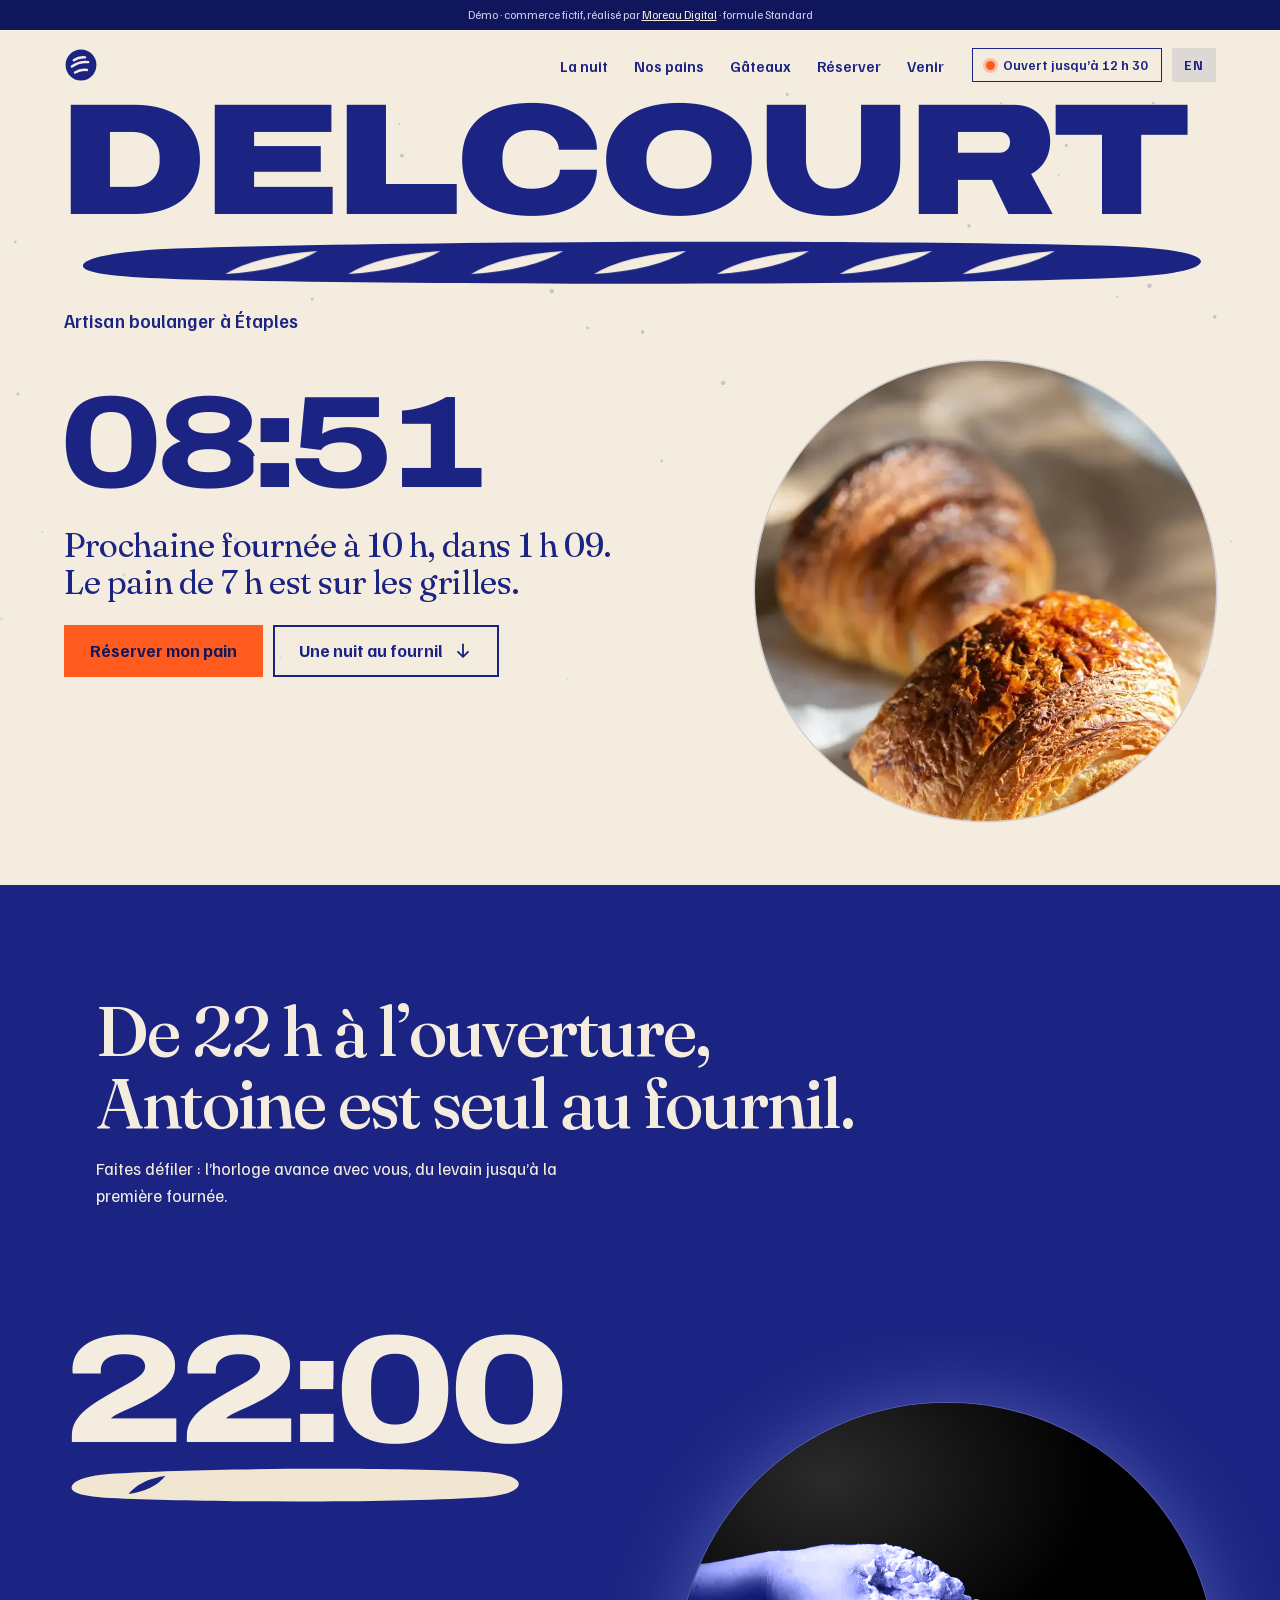
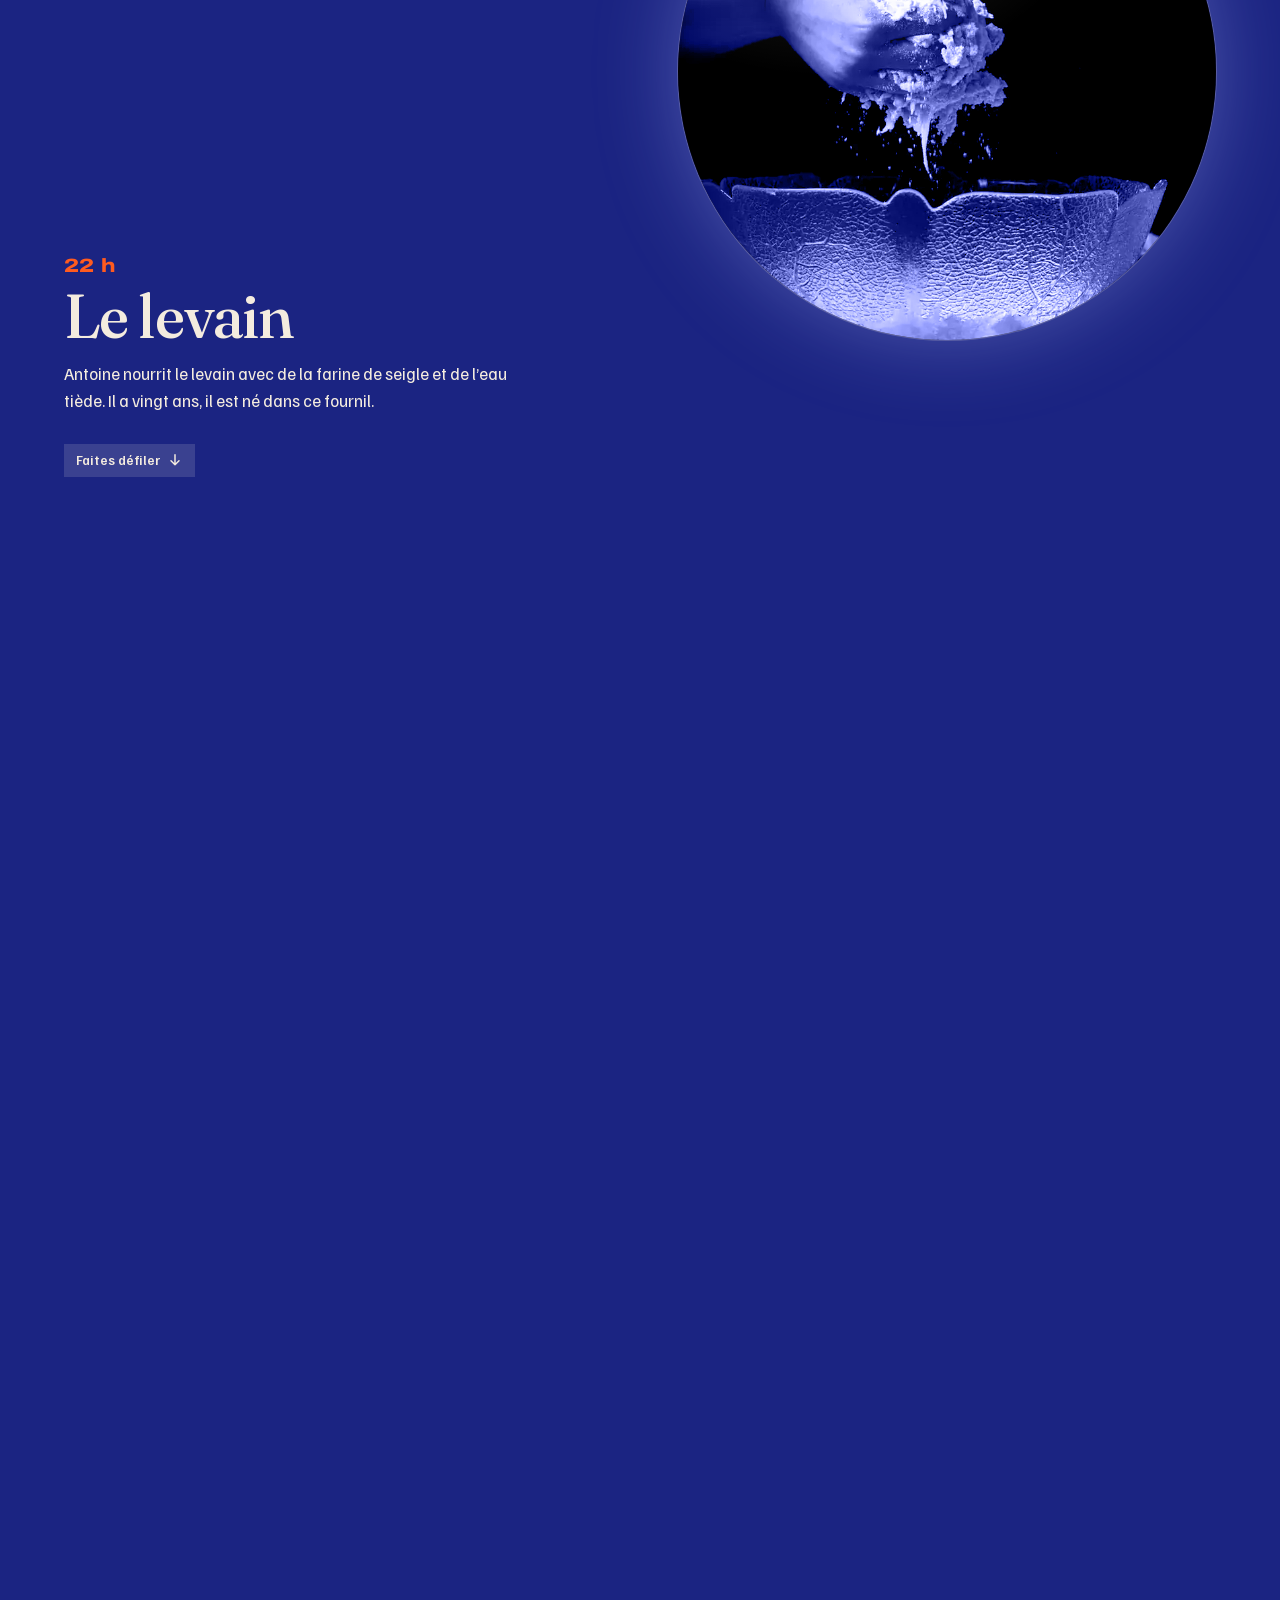
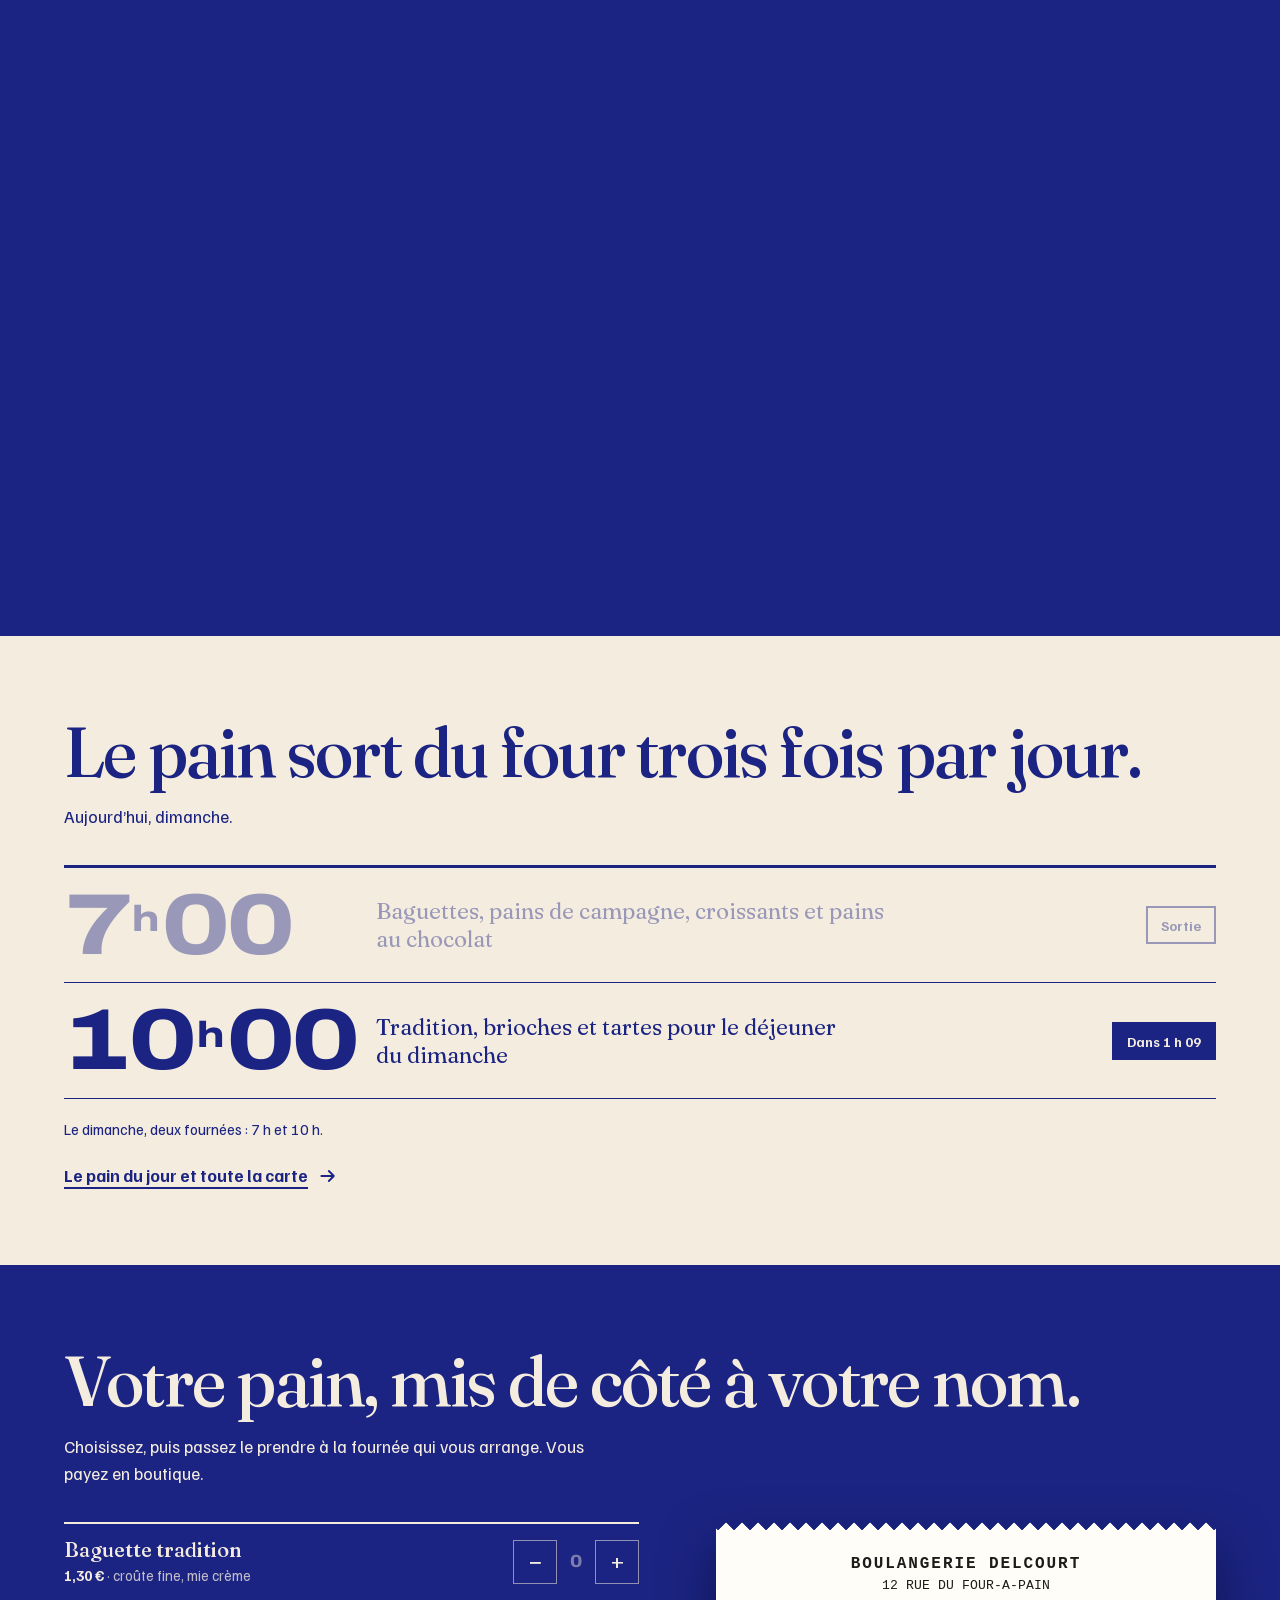
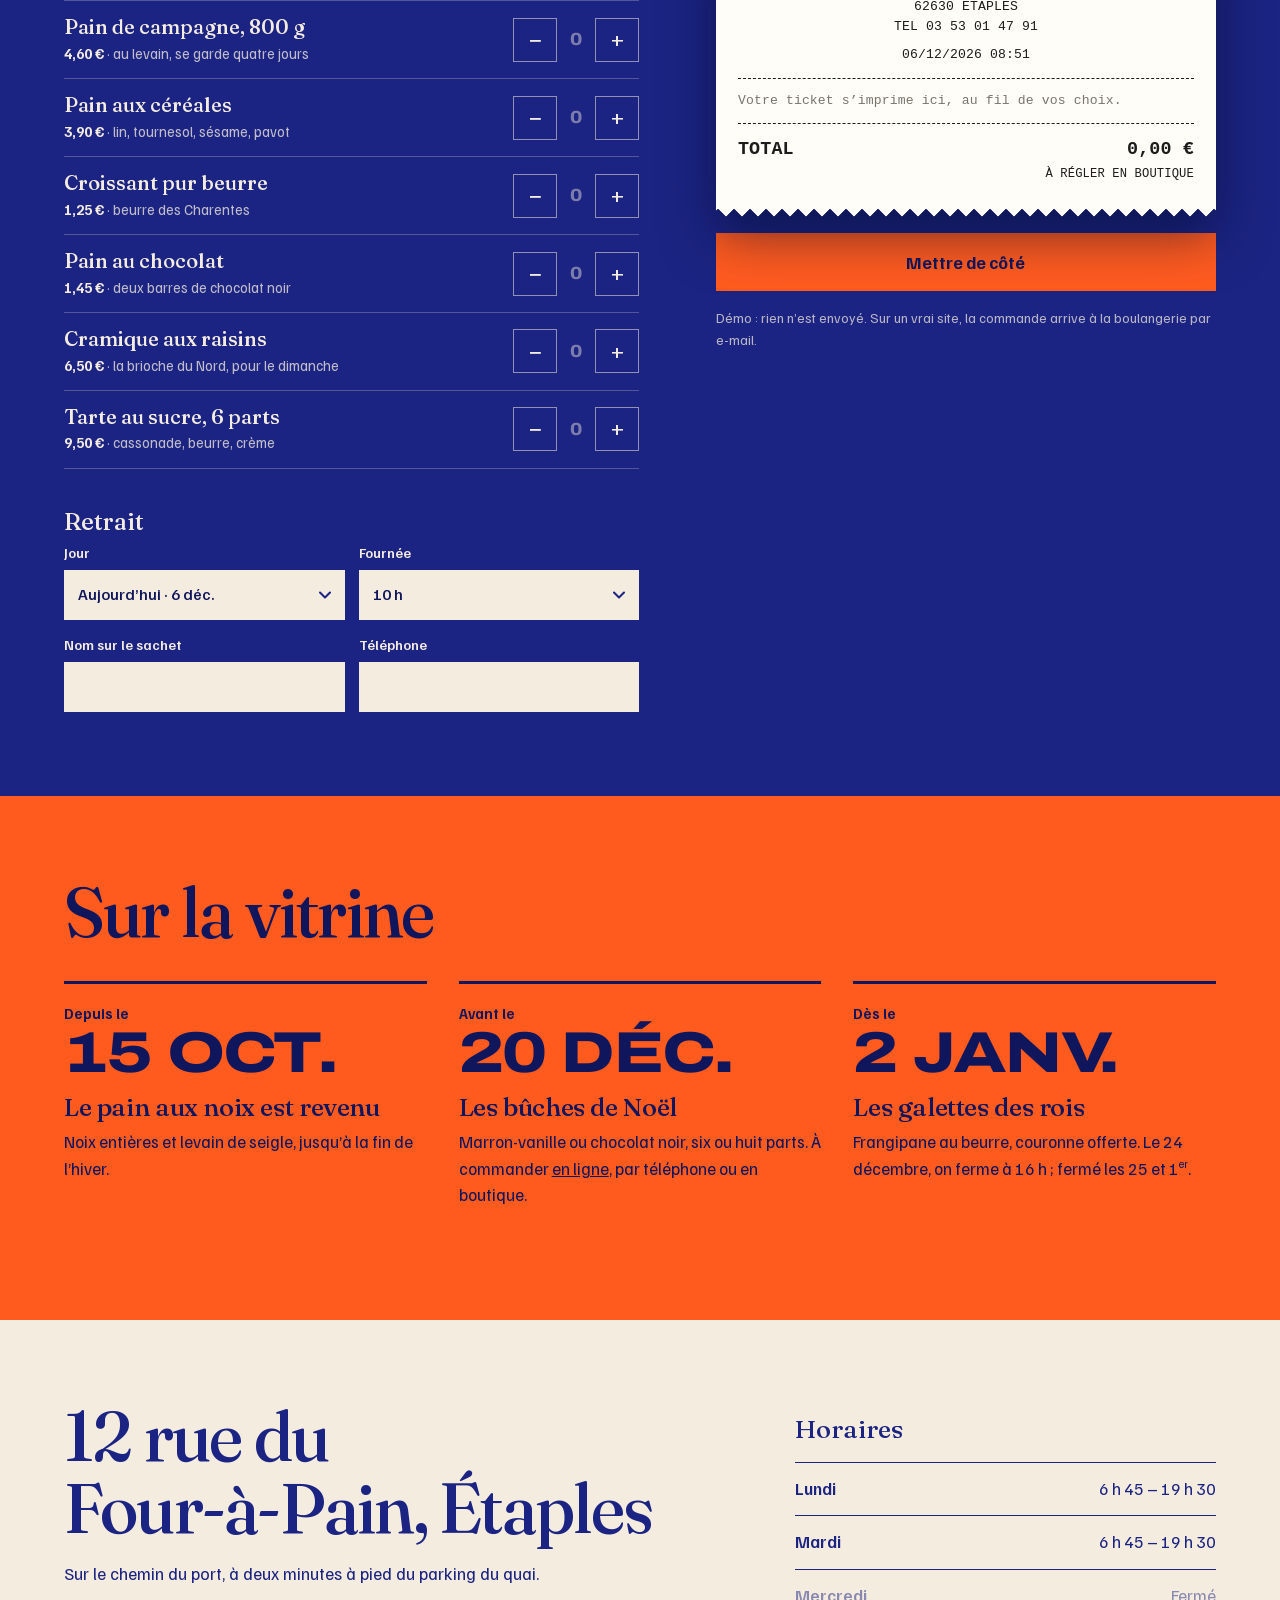
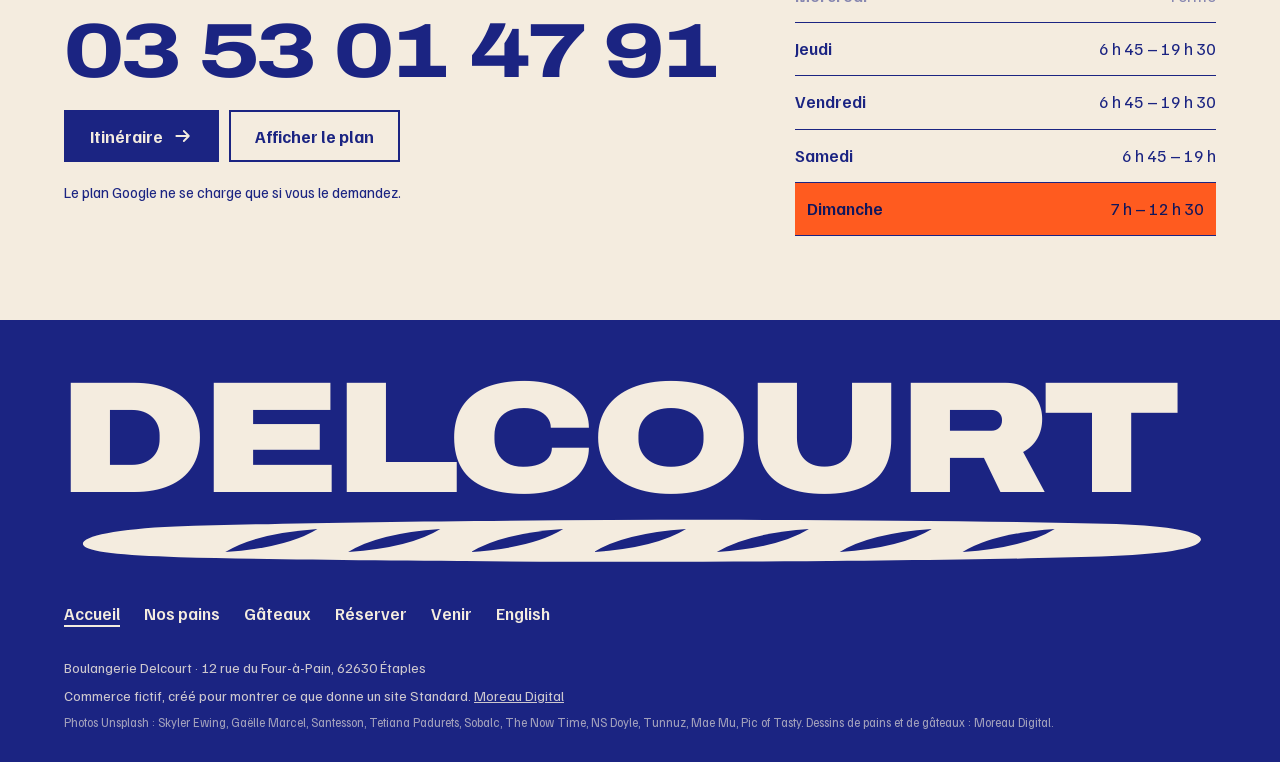
==== commit ba4fc1d7: "Formule Standard au lieu de Premium, numéro moins large en anglais Co-Authored-By: Claude Opus 5.5 <" ====
--- a/index.html
+++ b/index.html
@@ -66,7 +66,7 @@
     <symbol id="i-fermer" viewBox="0 0 24 24"><path d="M5.5 5.5l13 13M18.5 5.5l-13 13" fill="none" stroke="currentColor" stroke-width="2.2"/></symbol>
   </svg>
 
-  <p class="bandeau-demo">Démo · commerce fictif, réalisé par <a href="https://moreaudigital.fr/">Moreau Digital</a> · formule Premium</p>
+  <p class="bandeau-demo">Démo · commerce fictif, réalisé par <a href="https://moreaudigital.fr/">Moreau Digital</a> · formule Standard</p>
 
   <header class="barre">
     <a class="barre__marque" href="#haut"><svg aria-hidden="true"><use href="#marque"/></svg><span class="visuellement-cache">Delcourt, haut de page</span></a>
@@ -394,7 +394,7 @@
     </nav>
     <div class="pied__texte">
       <p>Boulangerie Delcourt · 12 rue du Four-à-Pain, 62630 Étaples</p>
-      <p>Commerce fictif, créé pour montrer ce que donne un site Premium. <a href="https://moreaudigital.fr/">Moreau Digital</a></p>
+      <p>Commerce fictif, créé pour montrer ce que donne un site Standard. <a href="https://moreaudigital.fr/">Moreau Digital</a></p>
       <p class="pied__credits">Photos Unsplash&nbsp;: Skyler Ewing, Gaëlle Marcel, Santesson, Tetiana Padurets, Sobalc, The Now Time, NS Doyle, Tunnuz, Mae Mu, Pic of Tasty. Dessins de pains et de gâteaux&nbsp;: Moreau Digital.</p>
     </div>
   </footer>
--- a/style.css
+++ b/style.css
@@ -1,5 +1,5 @@
 /* ==========================================================================
-   Boulangerie Delcourt — démo Premium, la nuit au fournil
+   Boulangerie Delcourt — démo Standard, la nuit au fournil
    Une seule encre, comme sur un sachet de boulangerie : bleu de nuit sur
    papier farine, et l'orange du four pour ce qui est chaud. Le haut de page
    suit l'heure d'Étaples : bleu la nuit, farine le jour.
@@ -469,6 +469,8 @@
   text-decoration: none;
   white-space: nowrap;
 }
+/* Le préfixe international demande plus de place sur la version anglaise. */
+html[lang="en"] .numero { font-size: min(8.4vw, 3rem); }
 .numero:hover { color: var(--four-fonce); }
 .plan { margin-top: 20px; }
 .plan iframe { display: block; width: 100%; height: 320px; border: 0; }
